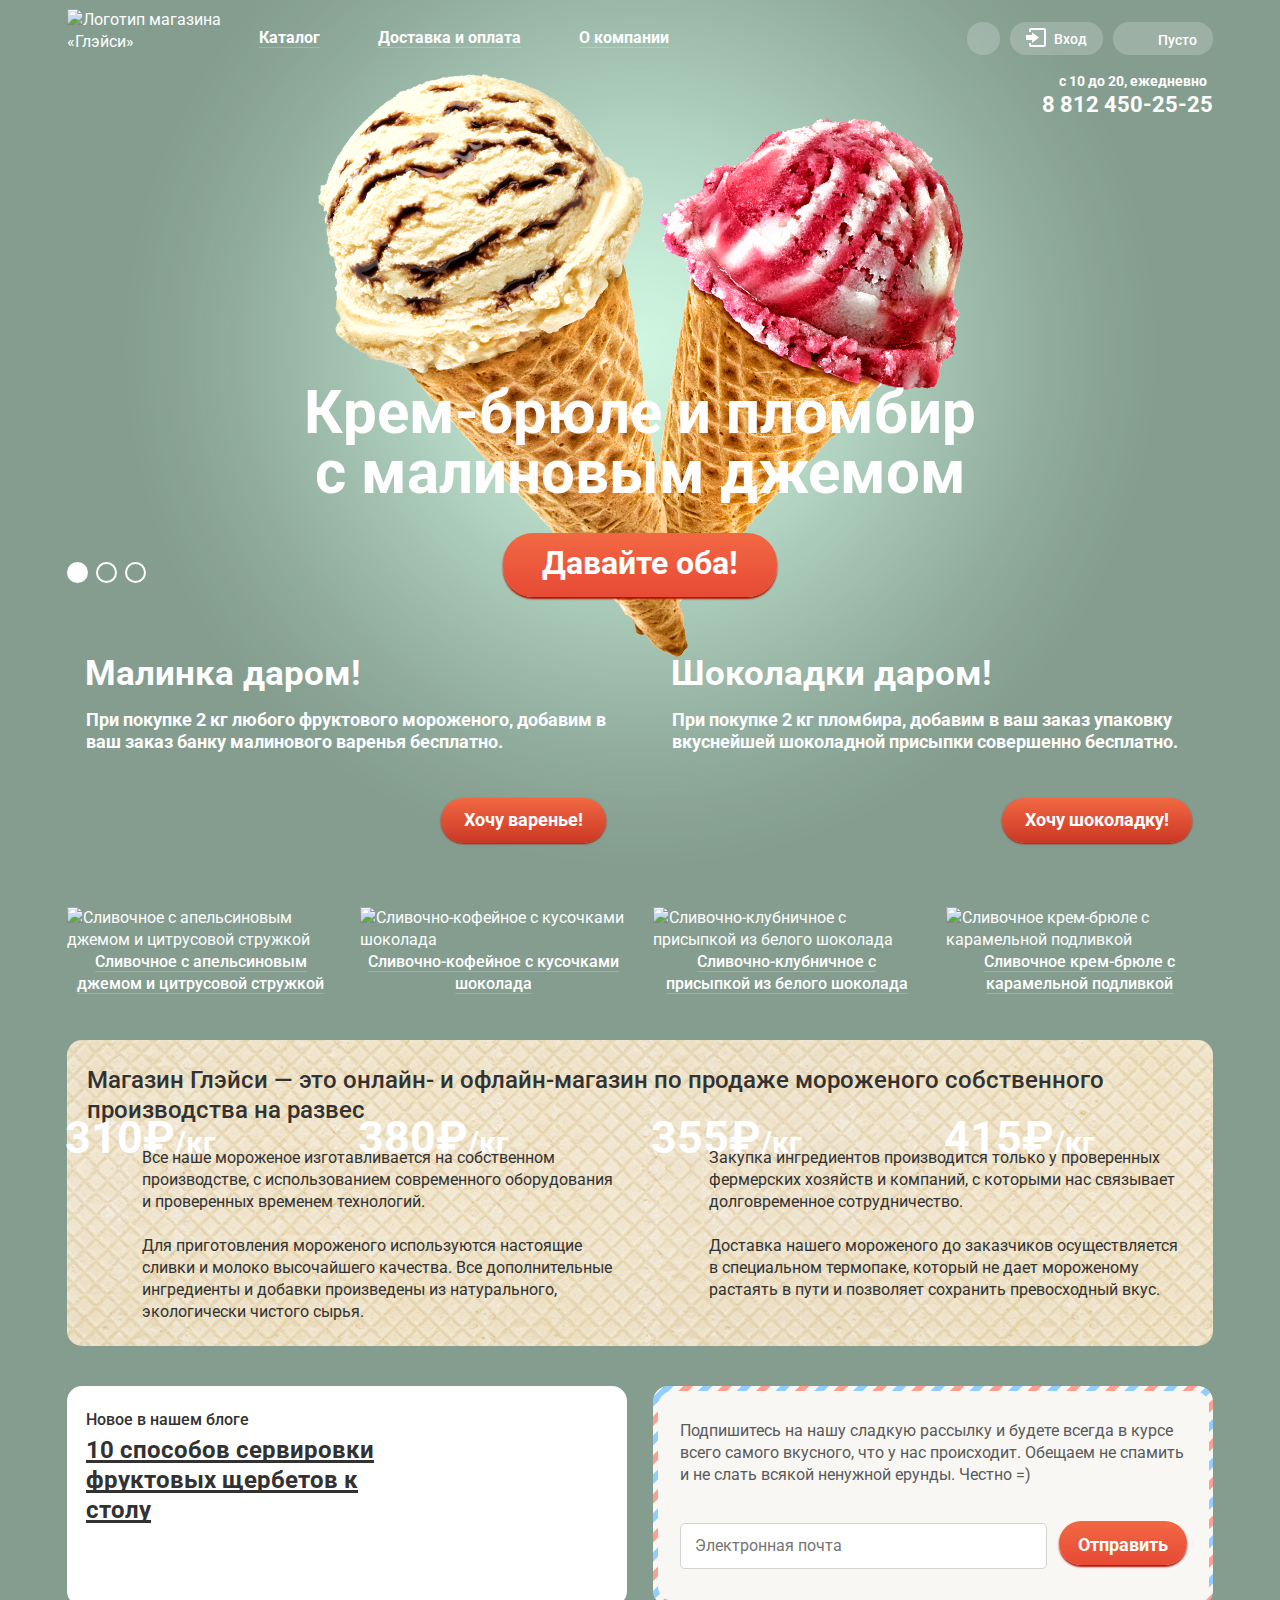
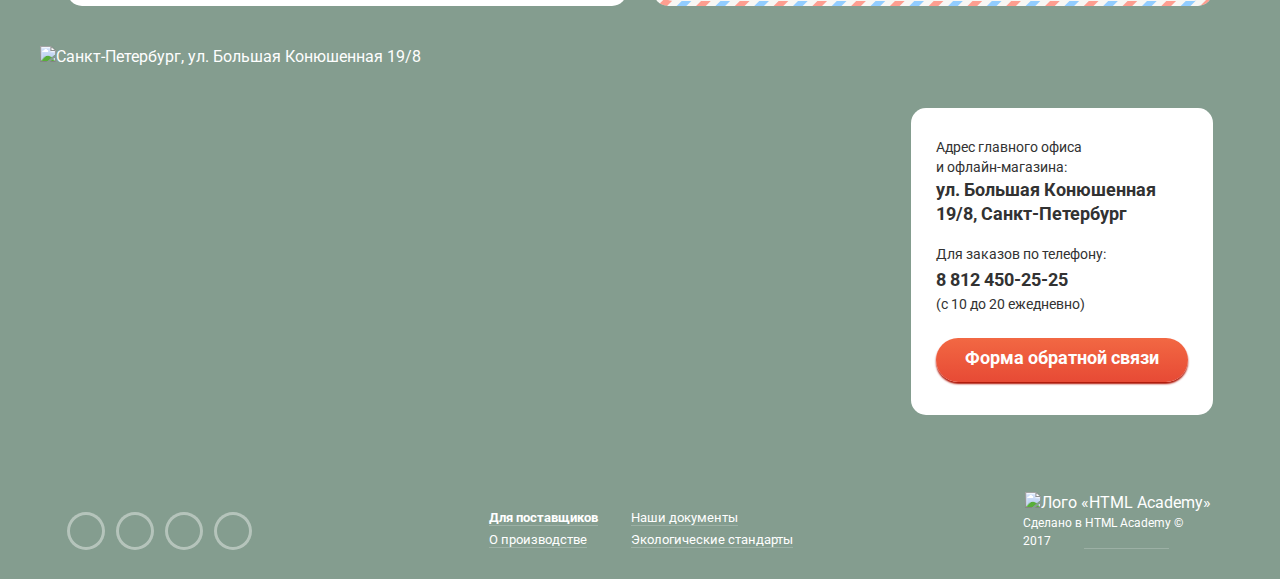
==== index.html @ 470e767e "+" ====
<!DOCTYPE html>
<html lang="ru">
  <head>
    <meta charset="utf-8">
    <title>HTML Academy: Проект «Глэйси»</title>
    <link href="https://fonts.googleapis.com/css?family=Roboto:400,500,700&amp;subset=cyrillic" rel="stylesheet">
    <link rel="stylesheet" href="css/normalize.css">
    <link rel="stylesheet" href="css/style.css">
    <!-- временно, для различения в браузере-->

<link rel="shortcut icon" href="i1.ico" type="image/x-icon">

  </head>
  <body>
    <input class="visually-hidden" type="radio" id="slide-product-1" name="toggle" checked>
    <input class="visually-hidden" type="radio" id="slide-product-2" name="toggle">
    <input class="visually-hidden" type="radio" id="slide-product-3" name="toggle">
    <div class="body-wrapper">
        <div class="slider-bottom">
          <label class="slide-checked" for="slide-product-1">Первый</label>
          <label for="slide-product-2">Второй</label>
          <label for="slide-product-3">Третий</label>
        </div>
        <header class="main-header">
          <nav class="main-navigation">
              <img class="logo" src="img/logo.svg" alt="Логотип магазина «Глэйси»" width="154" height="64">


              <ul class="site-navigation">

                <li class="nav-border nav-border-1"><a href="catalog.html">Каталог</a>
                  <ul class="site-navigation-att display-popup">
                    <li class="nav-new"><a href="#">Новинки</a></li>
                    <li class="nav-att"><a href="catalog-creamy.html">Сливочное</a></li>
                    <li class="nav-att"><a href="#">Щербеты</a></li>
                    <li class="nav-att"><a href="#">Фруктовый лед</a></li>
                    <li class="nav-att"><a href="#">Мелорин</a></li>
                  </ul>
                </li>
                <li class="nav-border"><a href="shipping.html">Доставка и оплата</a></li>
                <li class="nav-border"><a href="about.html">О компании</a></li>

              </ul>

            <div class="user-navigation">
              <a class="button-search button-light" href="#">
                <span class="visually-hidden">Поиск</span>
              </a>
              <a class="login-link button-light" href="#">Вход</a>
              <section class="basket-nav button-light">
                <h2 class="visually-hidden">Корзина</h2>
                <a class="basket" href="#">Пусто</a>
              </section>
            </div>
          </nav>

          <div class="main-contact">
            <p>с 10 до 20, ежедневно</p>
            <a href="tel:88124502525">8 812 450-25-25</a>
          </div>
        </header>
        <div class="wrapper">
          <main>
          <section class="slider">

              <h1 class="visually-hidden">Магазин мороженного «Глэйси»</h1>

              <div class="main-slider">
                <div class="main-slide-1">
                  <img src="img/slider-cream-1.png" alt="Крем-брюле и пломбир с малиновым джемом" width="1045" height="881">
                  <p>Крем-брюле и пломбир<br>
                    с малиновым джемом</p>
                  <a href="#" class="button button-max">Давайте оба!</a>
                </div>
              <!--
                <div class="main-slide-1">
                  <img src="img/slider-cream-2.png" alt="Шоколадный пломбир и лимонный сорбет" width="1065" height="859">
                  <p>Шоколадный пломбир<br> и лимонный сорбет </p>
                  <a href="#" class="button button-max">Давайте оба!</a>
                </div>

                <div class="main-slide-1">
                  <img src="img/slider-cream-3.png" alt="Пломбир с помадкой и клубничный щербет" width="1079" height="854">
                  <p>Пломбир с помадкой<br> и клубничный щербет</p>
                  <a href="#" class="button button-max">Давайте оба!</a>
                </div>
              -->
              </div>
            </section> <!-- /.slider-->


              <section class="wraper-2">
                <h2 class="visually-hidden">Акции</h2>

                <section class="promo promo-1">
                  <h3>Малинка даром!</h3>
                  <p>При покупке 2 кг любого фруктового мороженого, добавим в ваш заказ банку малинового варенья бесплатно.</p>
                  <a href="#" class="button button-min">Хочу варенье!</a>
                </section>

                <section class="promo promo-2">
                  <h3>Шоколадки даром!</h3>
                  <p>При покупке 2 кг пломбира, добавим в ваш заказ упаковку вкуснейшей шоколадной присыпки совершенно бесплатно.</p>
                  <a href="#" class="button button-min">Хочу шоколадку!</a>
                </section>
              </section>

            <section class="main-catalog wraper-4">
              <h2 class="visually-hidden">Каталог</h2>
              <div class="ice-cream-hit">
                <div class="catalog-card">
                  <img class="ice" src="img/cream-11.png" alt="Сливочное с апельсиновым джемом и цитрусовой стружкой" width="267" height="267">
                  <p class="price"><span>310₽</span>/кг</p>
                  <a class="ice-about-link" href="#">
                    <h3 class="ice-about">Сливочное с апельсиновым джемом и цитрусовой стружкой</h3>
                  </a>
                  <a href="#" class="button button-popup ice-popup">Быстрый просмотр</a>
                </div>
              </div>

              <div class="ice-cream-hit">
                <div class="catalog-card">
                  <img class="ice" src="img/cream-12.png" alt="Сливочно-кофейное с кусочками шоколада" width="267" height="267">
                  <p class="price"><span>380₽</span>/кг</p>
                  <a class="ice-about-link" href="#">
                    <h3 class="ice-about">Сливочно-кофейное с кусочками шоколада</h3>
                  </a>
                  <a href="#" class="button button-popup ice-popup">Быстрый просмотр</a>
                </div>
              </div>

              <div class="ice-cream-hit">
                <div class="catalog-card ice-popup">
                  <img class="ice" src="img/cream-13.png" alt="Сливочно-клубничное с присыпкой из белого шоколада" width="267" height="267">
                  <p class="price"><span>355₽</span>/кг</p>
                  <a class="ice-about-link" href="#">
                    <h3 class="ice-about">Сливочно-клубничное с присыпкой из белого шоколада</h3>
                  </a>
                  <a href="#" class="button button-popup ice-popup">Быстрый просмотр</a>
                </div>
              </div>

              <div class="ice-cream-hit">
                <div class="catalog-card">
                  <img class="ice" src="img/cream-14.png" alt="Сливочное крем-брюле с карамельной подливкой" width="267" height="267">
                  <p class="price"><span>415₽</span>/кг</p>
                  <a class="ice-about-link" href="#">
                    <h3 class="ice-about">Сливочное крем-брюле с карамельной подливкой</h3>
                  </a>
                  <a href="#" class="button button-popup ice-popup">Быстрый просмотр</a>
                </div>
              </div>
            </section>

            <section class="about">
              <h2>Магазин Глэйси — это онлайн- и офлайн-магазин по продаже мороженого собственного производства на развес</h2>
              <div class="about-wrapper">
                <p>Все наше мороженое изготавливается на собственном производстве, с использованием современного оборудования и проверенных временем технологий.</p>

                <p>Закупка ингредиентов  производится только у проверенных фермерских хозяйств и компаний, с которыми нас связывает долговременное сотрудничество.</p>

                <p>Для приготовления мороженого используются настоящие сливки и молоко высочайшего качества. Все дополнительные ингредиенты и добавки произведены из натурального, экологически чистого сырья. </p>

                <p>Доставка нашего мороженого до заказчиков осуществляется в специальном термопаке, который не дает мороженому растаять в пути и позволяет сохранить превосходный вкус.</p>
              </div>
            </section>

            <div class="wraper-2">
              <section class="blog-new">
                <h2>Новое в нашем блоге</h2>
                <a href="#">
                  <h3>10 способов сервировки фруктовых щербетов к столу</h3>
                </a>
              </section>

              <section class="letters">
                <div class="letters-fon">
                  <h2 class="visually-hidden">Подпишись на рассылку!</h2>
                  <p class="letters-text">Подпишитесь на нашу сладкую рассылку и будете всегда в курсе всего самого вкусного, что у нас происходит. Обещаем не спамить и не слать всякой ненужной ерунды. Честно =)</p>
                  <form action="https://echo.htmlacademy.ru" method="post">
                    <p class="letters-input">
                      <label class="visually-hidden" for="letters-email">Электронная почта</label>
                      <input type="email" name="letters-email" id="letters-email" placeholder="Электронная почта">
                    </p>
                    <button class="button" type="submit" value="">Отправить</button>
                  </form>
                </div>
                <!-- /.letters-fon -->
              </section>
          </div>

            <section class="map">
              <h2 class="visually-hidden">Контакты магазина</h2>
              <img class="map-img"  src="img/map.jpg" alt="Санкт-Петербург, ул. Большая Конюшенная 19/8" width="1200" height="430">
              <div class="contact">
                <span>Адрес главного офиса и офлайн-магазина:</span><address>ул. Большая Конюшенная 19/8, Санкт-Петербург</address>
                <p>Для заказов по телефону:
                <a href="tel:88124502525">8 812 450-25-25</a>
                (с 10 до 20 ежедневно)</p>
                <a class="button" href="#">Форма обратной связи</a> <!--Тут же ж должна быть связь через id с section class="reply" ?-->
              </div>
            </section>
          </main>

          <footer class="footer-wrapper">

            <section class="social">
            <h2 class="visually-hidden">Соцсети</h2>
              <ul class="social-wrapper">
                <li><a href="#"><span class="visually-hidden">Twitter</span></a></li>
                <li><a href="#"><span class="visually-hidden">Instagram</span></a></li>
                <li><a href="#"><span class="visually-hidden">Facebook</span></a></li>
                <li><a href="#"><span class="visually-hidden">Вконтакте</span></a></li>
              </ul>
            </section>

            <section class="about-us">
            <h2 class="visually-hidden">Партнерам</h2>
            <ul class="about-us-wrapper">
              <li class="about-us-provider"><a href="#">Для поставщиков</a></li>
              <li><a href="#">Наши документы</a></li>
              <li><a href="#">О производстве</a></li>
              <li><a href="#">Экологические стандарты</a></li>
            </ul>
            </section>

            <div class="copyright copyright-wrapper">
              <a href="https://htmlacademy.ru/intensive/html">
                <img src="img/footer-logo-htmlacademy.svg" alt="Лого «HTML Academy»" width="108" height="39">
                <p>Сделано в <span>HTML Academy</span> © 2017</p>
              </a>
            </div>
          </footer>
        </div>  <!-- .wrapper-->

        <!--ПОИСК-->
          <div  class=" display-popup">
            <section class="search display-popup">
              <h2 class="visually-hidden">Форма поиск</h2>
                <form action="https://echo.htmlacademy.ru" method="get">
                <input type="search" name="search" placeholder="Что ищем" class="search">
                <button type="submit" name="submit-search" value="" class="visually-hidden">Найти</button>
                </form>
            </section>
          </div>

        <!--ВХОД-->
          <div  class=" display-popup">
            <section class="login display-popup">
              <h2 class="visually-hidden">Вход</h2>
              <form action="https://echo.htmlacademy.ru" method="post">
                <p class="login-input-email">
                  <label class="visually-hidden" for="login-email">Электронная почта</label>
                  <input type="email" name="login-email" id="login-email" placeholder="Электронная почта" >
                </p>
                <p class="login-input-password">
                  <label class="visually-hidden" for="password">Пароль</label>
                  <input type="password" name="password" id="password" placeholder="Пароль">
                </p>
                <div class="login-wrapper">
                  <button class="button" type="submit" name="login-submit" value="">Войти</button>
                  <p><a href="#">Забыли пароль?</a>
                  <a href="#">Новая регистрация</a></p>
                </div>
              </form>
            </section>
          </div>

        <!--СВЯЗЬ-->
          <div class="display-popup">
            <section class="reply">
              <h2 class="reply">Мы обязательно вам ответим</h2>
              <form class="reply" action="https://echo.htmlacademy.ru" method="post">
                <div class="reply-name">
                  <label class="visually-hidden" for="reply-name">Имя</label>
                  <input type="text" name="reply-name" id="reply-name" placeholder="Как вас зовут?">
                </div>
                <div class="reply-mail">
                  <label class="visually-hidden" for="reply-email">Электронная почта</label>
                  <input type="email" name="reply-email" id="reply-email" placeholder="Ваша почта для ответа?">
                </div>
                <div class="reply-text">
                  <label class="visually-hidden" for="reply-text">Сообщение</label>
                  <textarea name="reply-text" id="reply-text" cols="10" rows="3" placeholder="Напишите что-нибудь..."></textarea>
                </div>
                <button class="button button-send" type="submit" value="">Отправить</button>
              </form>
              <button class="button-close" id="button-close" type="button" value="Закрыть">Закрыть</button>
            </section>
          </div>
    </div>    <!-- /.body-wrapper -->
  </body>
</html>
---- css/style.css ----
body {
  margin: 0;
  padding: 0;

  font-family: 'Roboto', 'Arial', sans-serif;
  font-size: 16px;
  line-height: 22px;
  font-weight: normal;
  color: #fefefe;

  background-color: #849d8f;
}

/* ТАК МОЖНО и нужно ли?
button:focus,
a.button:focus,
a:focus,
input:focus {
outline: 3px solid hsla(7, 72%, 34%, 0.4);
}
*/

.body-wrapper {
  position: relative;
  box-sizing: border-box;
  width: 1200px;
  padding: 0 27px;
  margin: 0 auto;

}

.visually-hidden {
  position: absolute;
    width: 1px;
    height: 1px;
    margin: -1px;
    border: 0;
    padding: 0;
    clip: rect(0 0 0 0);
    overflow: hidden;
}



.display-popup {
  display: none;
}


a {
  color: #ffffff;
  text-decoration: none;
}

a:hover,
a:focus,
a:active {
  color: #ffbc9e;
}

.social li,
.about-us li,
.breadcrumbs li,
.catalog-paginator-list li,
.main-slider li,
.site-navigation,
.site-navigation-att,
.user-navigation {
  list-style: none;
  margin: 0;
  padding: 0;
}

.button {
  display: inline-block;
  vertical-align: top;
  padding: 14px 20px;
  font-size: 18px;
  font-weight: bold;
  line-height: 24px;
  text-align: center;
  vertical-align: middle;
  color: #fefefe;
  background: linear-gradient(to top, #e74a35, #f26843);
  box-shadow: 0px 2px 2px 0 #ac1000;
  border: none;
  border-radius: 30px;
  cursor: pointer;
}

.button:hover,
.button:focus {
  color: #fefefe;
  background-image: linear-gradient(to top, #e74a35, #f26843),
      linear-gradient(to bottom, rgba(255, 255, 255, 0.2), rgba(255, 255, 255, 0.2));
  box-shadow: 0px 2px 2px 0 #ac1000;
}

.button:active,
a.button:active {  box-shadow: inset 0px 2px 2px 0 #942718;
  background-image: linear-gradient(to bottom, #e74a35, #f26843),
  linear-gradient(to bottom, rgba(0, 0, 0, 0.07), rgba(0, 0, 0, 0.07));
}


.button-min {
  background: linear-gradient(to top, #ca3824, #f26843);
  box-shadow: 0px 1px 2px 0 #ac1000;
}


.button-min:hover,
.button-min:focus {
  color: #fefefe;
  background: linear-gradient(to top, #e74a35, #f26843);
  box-shadow: 0px 1px 2px 0 #ac1000;
}

.button:active,
a.button-min:active {
  color: #fceeec;
}

.button-min {
  text-shadow: 0px 2px 5px var(--rusty-red-76);
}


.button-max:hover,
.button-max:focus {
}

.button:active,
a.button-max:active {
  box-shadow: inset 0px 2px 2px 0 #942718;
  background-image: linear-gradient(to bottom, #e74a35, #f26843),
  linear-gradient(to bottom, rgba(0, 0, 0, 0.07), rgba(0, 0, 0, 0.07));
}


.button-light {
  background-color: hsla(0, 0%, 100%, 0.2);
  border-radius: 16px;
  border: 0;
  cursor: pointer;
}

.button-light:hover,
.button-light:focus  {
  color: #323232;
  background-color: #ffffff;
}
.button-light:active {
  color: #323232;
  border: none;
  background-color: #eaeaea;
  box-shadow: inset 0px 2px 1px 0px #696969;
}


/* БЛОК header */
.main-header {
  display: flex;
  flex-direction: column;
  width: 1146px;
  margin: 0 auto;
  margin-bottom: 3px;
}

/* БЛОК NAV */
.main-navigation {
  display: flex;
}

/* БЛОК ЛОГО */
.logo {
display: block;
justify-self: flex-start;
width: 154px;
margin-top: 9px;
margin-right: 24px;
}


/*МЕНЮ основное*/
.site-navigation {
  position: relative;
  display: flex;
  align-items: flex-start;
  flex-grow: 1;
  width: 349px;
  margin-top: 22px;
  line-height: 18px;
  font-weight: bold;
}

.nav-border {
  display: block;
  box-sizing: border-box;
  padding: 7px 14px;
  margin-right: 30px;
}

.nav-border:hover,
.nav-border:focus {
  background-color: #f7f6f3;
  border-radius: 20px;
}

.nav-border a {
  border-bottom: 1px solid hsla(0, 0%, 100%, 0.2);
}

/*АКТИВНОСТЬ*/
.nav-border:hover a,
.nav-border:focus a {
  color: #323232;
  border-bottom-color: transparent;
}

.nav-border:active {
  box-shadow: inset 0px 2px 1px 0 #696969;
}

.nav-border-1:hover .site-navigation-att {
  display: block;
  z-index: 2;
}

.nav-border>a {
  background-color: inherit;
  border-radius: inherit;
  color: inherit;
}

.site-navigation-active {
  display: block;
  box-sizing: border-box;
  padding: 7px 14px;
  margin-right: 30px;
  background-color: #d07058;
  border-radius: 20px;
}

.site-navigation-active a {
  border-bottom: 0px solid transparent;
}

/*МЕНЮ выпадающее*/
.site-navigation-att {
  position: absolute;
  top: 33px;
  left: -6px;
  padding-top: 5px;
  padding-bottom: 2px;
  border-radius: 5px;
  background-color: #f8f7f4;
  box-shadow: 0px 20px 20px 0 rgba(0, 0, 0, 0.4);
}

.nav-new {
  position: relative;
  display: block;
  font-weight: bold;
  padding: 6px 20px;
  margin-bottom: 11px;
}

.nav-new::after {
  position: absolute;
  content: "";
  flex-grow: 1;
  flex-shrink: 0;
  width: 90%;
  height: 1px;
  top: 34px;
  left: 1px;
  margin: 0 7px;
  opacity: 0.2;
  background: #000000;
}

.nav-att {
  display: block;
  margin-bottom: 6px;
  padding: 6px 20px;
  font-size: 14px;
  line-height: 16px;
  font-weight: normal;
  color: #323232;
}


/*АКТИВНОСТЬ*/
.nav-att-active {
  display: block;
  margin-bottom: 6px;
  padding: 6px 20px;
  font-weight: normal;
  background-color: #d07058;
  color: #ffffff;
}

.nav-att-active a  {
  color: #ffffff;
}



.nav-att:hover,
.nav-att:focus,
.nav-new:hover,
.nav-new:focus,
.nav-att-active:hover,
.nav-att-active:focus {
  background-color: #fbded7;
  border-bottom-color: transparent;
}

.nav-att:active,
.nav-new:active,
.nav-att-active:active {
  background-color: #f6b5a5;
  border-bottom-color: transparent;
}



/* БЛОК ПОЛЬЗОВАТЕЛЬ НАВИГАЦИИ*/
.user-navigation {
  display: flex;
  justify-self: end;

  margin-top: 22px;

  font-size: 14px;
  line-height: 16px;
  font-weight: 500;
}

.button-search {
  position: relative;
  display: inline-block;
  vertical-align: top;
  width: 33px;
  height: 33px;
  margin-right: 10px;
}

.button-search::before {
  content: "";
  position: absolute;
  width: 17px;
  height: 17px;
  margin-right: 10px;
  top: 8px;
  left: 8px;
  background-image: url(../img/header-seach.svg);
  background-repeat: no-repeat;
}

.login-link {
  display: inline-block;
  vertical-align: top;
  position: relative;
  box-sizing: border-box;
  width: 93px;
  height: 33px;
  margin-right: 10px;
  padding-top: 9px;
  padding-left: 44px;
}

.login-link::before {
  content: "";
  position: absolute;
  width: 21px;
  height: 19px;
  margin-top: 9px;
  top: -3px;
  left: 16px;
  background-image: url(../img/header-entrance.svg);
  background-repeat: no-repeat;
}

.basket-nav {
  position: relative;
  box-sizing: border-box;
  width: 100px;
  height: 33px;
  padding:  10px 16px;
  padding-left: 45px;
}

.basket-nav::before {
  content: "";
  position: absolute;
  width: 21px;
  height: 20px;
  margin-top: 9px;
  top: -3px;
  left: 16px;
  background-image: url(../img/header-basket.svg);
  background-repeat: no-repeat;
}

.basket-nav-buy {
  position: relative;
  box-sizing: border-box;
  height: 33px;
  padding:  10px 16px;
  padding-left: 45px;
}

.basket-nav-buy::before {
  content: "";
  position: absolute;
  width: 21px;
  height: 20px;
  top: 6px;
  left: 16px;
  background-image: url(../img/header-basket-red.svg);
  background-repeat: no-repeat;
}

.wraper-nav-2 {
display: flex;
justify-content: space-between;
align-items: flex-end;
}

/* КОНТАКТЫ  */

.main-contact {
  align-self: flex-end;
  font-size: 14px;
  line-height: 16px;
  font-weight: bold;
  margin: 0;
}
.main-contact p{
  padding-left: 17px;
  margin: 0;
  margin-bottom: 4px;
}
.main-contact a {
  font-size: 22px;
  line-height: 24px;
  margin: 0;
}

/* БЛОК Хлебных крошек */
.breadcrumbs {
  display: flex;
  padding: 0;
  margin: 0;
}
.breadcrumbs li {
  position: relative;
  padding-right: 22px;
  font-size: 14px;
  line-height: 16px;
}

.breadcrumbs li::after {
  position: absolute;
  content: "»";
  right: 8px;
  padding: 0;
}

.breadcrumbs a {
  border-bottom: 1px solid;
  border-color: hsla(100, 100%, 100%, 0.2);
}

.breadcrumbs a:hover,
.breadcrumbs a:focus,
.breadcrumbs a:active
  color:
  border-bottom: 1px solid;
  border-color: hsla(19, 100%, 81%, 0.2);
}

h1.header-main {
  padding: 0;
  margin: 0;
  font-size: 35px;
  line-height: 41px;
  font-weight: bold;
}

/* БЛОК slider */
.main-slider {
  position: relative;
}

.main-slide-1 {
  display: flex;
  flex-direction: column;
  justify-content: flex-end;
  align-items: center;
  flex-wrap: wrap;
  width: 1146px;
  min-height: 518px;
}

.main-slider img {
position: absolute;
top: -129px;
z-index: -1;
}

.main-slider p {
  display: inline-block;
  vertical-align: top;
  text-align: center;
  margin-bottom: 30px;
  font-size: 60px;
  line-height: 60px;
  font-weight: bold;
}

.main-slider .button {
  align-self: center;
  padding: 12px 39px;
  padding-top: 8px;
  margin-bottom: 41px;
}

.main-slider a {
  font-size: 32px;
  line-height: 44px;
  font-weight: bold;
}

.main-slider .button:hover,
.main-slider .button:focus {
  color: #ffffff;
}

.main-slider .button:active {
color: #fceeec;
}

.main-slider .button:hover,
.main-slider .button:focus {
  color: #ffffff;
}

.main-slider .button:active {
}


.slider-bottom {
  position: absolute;
  top: 562px;
  left: 27px;
  z-index: 20;

  font-size: 0;
}

.slider-bottom  label {
  display: inline-block;
  width: 17px;
  height: 17px;
  margin-right: 8px;
  vertical-align: top;
  background-color: transparent;
  border: 2px solid #ffffff;
  border-radius: 50%;
  cursor: pointer;
}

label.slide-checked {
  display: inline-block;
  vertical-align: top;
  vertical-align: top;
  width: 17px;
  height: 17px;
  margin-right: 8px;
  vertical-align: top;
  background-color: #ffffff;
  border: 2px solid #ffffff;
  border-radius: 50%;
  cursor: pointer;
}

/* БЛОК СОРТИРОВКА */
.sort {
margin-top: 12px;
 margin-bottom: 40px;
}

.all-sort-wrapper {
  display: flex;
  flex-direction: row;
  flex-wrap: wrap;
  width: 1146px;
  box-sizing: border-box;}

.sort-wrapper {
  display: flex;
  flex-direction: row;
  flex-wrap: wrap;
  box-sizing: border-box;
  margin-right: 14px;
  padding: 9px 0px;
  border-radius: 30px;
  background-color: rgba(255, 255, 255, 0.2);

}

.sort-wrapper form {
width: 100%;
}

.sort-select {
  width: 194px;
  margin-right: 14px;
  padding: 9px 0px;
  border-radius: 30px;
  background-color: rgba(255, 255, 255, 0.2);

}

.catalog-sort div {
width: 194px;
}
.catalog-sort-prise div {
width: 220px;
}
.catalog-sort-fat div {
width: 415px;
padding-top: 11px;
padding-bottom: 9px;
padding-right: 13px;
}
.catalog-sort-fil div {
width: 703px;
padding-top: 10px;
padding-bottom: 9px;
padding-right: 20px;
}

.catalog-sort-wrapper p {
font-size: 14px;
font-weight: 500px;
line-height: 16px;
margin: 13px 16px;
margin-bottom: 7px;
}

.sort-wrapper p {
  font-size: 16px;
  font-weight: 500px;
  line-height: 18px;
  margin: 0;
  }


/* ЖИРНОСТЬ */
.sort-fat,
.sort-fat-checked {
  position: relative;
padding-left: 49px;
}

.sort-fat::before {
  position: absolute;
  content: "";
  width: 22px;
  height: 22px;
  top: -2px;
  left: 15px;
  background-image: url(../img/fotm-radio-off.svg);
  background-repeat: no-repeat;
  background-size: contain;
}

.sort-fat-checked::after {
  position: absolute;
  content: "";
  width: 22px;
  height: 22px;
  top: -2px;
  left: 15px;
  background-image: url(../img/fotm-radio-on.svg);
  background-repeat: no-repeat;
  background-size: contain;
}


/* НАПОЛНИТЕЛИ */
.sort-fil,
.sort-fil-checked {
  position: relative;
padding-left: 52px;
}

.sort-fil::before {
  position: absolute;
  content: "";
  width: 18px;
  height: 18px;
  top: -1px;
  left: 18px;
  border: 2px solid #ffffff;
border-radius: 5px;
}

.sort-fil-checked::after {
  position: absolute;
  content: "";
  width: 26px;
  height: 22px;
  top: -1px;
  left: 18px;
  background-image: url(/img/fotm-checkbox-on.svg);
  background-repeat: no-repeat;
  background-size: contain;
}

.button-sort {
  padding: 12px 30px;
  padding-bottom: 9px;
  align-self: flex-end;
  font-size: 14px;
  font-weight: 500px;
  line-height: 16px;
  color: #ffffff;
  border: 2px solid #ffffff;
  border-radius: 20px;
}


/* обертка для ПРОМО и БЛОГ-РАССЫЛКИ */
.wraper-2 {
  display: flex;
  width: 1146px;
  align-items: flex-start;
}

.promo-1, .promo-2,
.blog-new, .letters {
  display: flex;
  flex-wrap: wrap;
  flex-direction: column;
  align-items: stretch;
  box-sizing: border-box;
  width: 560px;
  margin-bottom: 40px;
  padding-bottom: 24px;
  padding-right: 21px;
  border-radius: 15px;
  background-repeat: no-repeat;
  background-size: cover;
}

.promo {
  min-height: 229px;
}


.promo-1 {
  margin-right: 26px;
  background-image: url(../img/promo-raspberry-m.jpg);
}

.promo-2 {
  background-image: url(../img/promo-chocolate-m.jpg);

}

/* БЛОК promo */
.promo h3 {
  margin: 0 18px;
  margin-top: 15px;
  font-size: 35px;
  line-height: 41px;
  font-weight: bold;
}

.promo p {
  margin: 0;
  margin-top: 15px;
  margin-left: 19px;
  font-size: 18px;
  font-weight: bold;
}

.promo .button {
  align-self: flex-end;
  margin-top: auto;
  margin-left: auto;
  margin-right: 0px;
  padding: 10px 23px;
padding-bottom: 11px;
border-radius: 26px;

}

.promo  a {

}

/* обертка для КАТАЛОГА */
.wraper-4 {
  display: flex;
  position: relative;
  flex-wrap: wrap;
  justify-content: space-between;
  width: 1146px;
}

.catalog-card {
  position: relative;
  width: 267px;
  padding-bottom: 20px;
box-sizing: border-box;
}

.catalog-card-row {
  padding-bottom: 40px;
}


/* БЛОК ice-cream */
.ice-cream-hit {
  position: relative;
}

.catalog-card::before {
  display: none;
  position: absolute;
  content: "";
  width: 293px;
  height: 405px;
  top: -6px;
  left: -13px;
  opacity: 0.2;
  box-shadow: 0px 20px 20px 0 rgba(0, 0, 0, 0.4);
  border-radius: 5px;
  background-color: #f8f7f4;
  z-index: 2;
}

.button-popup {
  display: none;
  position: absolute;
  top: 333px;
  left: 33px;
  z-index: 2;
}

.catalog-card:hover .ice-popup,
.catalog-card:hover::before  {
display: block;
}

/* как сделать фокус */
 .catalog-card:focus .ice-popup,
 .catalog-card:focus::before {

 }

.ice-cream-hit::after {
  position: absolute;
  content: "";
  background-image: url(../img/cat-hit.svg);
  width: 61px;
  height: 61px;
  top: 0;
  left: 0;
}

.price {
  position: absolute;
  top: 178px;
  left: -2px;
  font-size: 30px;
  line-height: 45px;
  font-weight: bold;
}

.price span {
  font-size: 45px;
}

.ice-about-link {
  display: block;
margin: 0 auto;
padding: 0 5px;
text-align: center;
}



h3.ice-about {
  display: inline;
  font-size: 16px;
  line-height: 22px;
  font-weight: 500;
  border-bottom: 1px solid hsla(0, 0%, 100%, 0.2);

}

.catalog-card-row .ice {
padding-bottom: 6px;
}

/* БЛОК about */
.about {
  box-sizing: border-box;
  background-image: url(../img/promo-waffle-pat.jpg);
  width: 1146px;
  min-height: 306px;
  margin-top: 25px;
  padding: 25px 20px;
  padding-bottom: 23px;
  border-radius: 15px;
  color: #323232;
  background-repeat: repeat;
}
.about-wrapper {
  display: flex;
  flex-wrap: wrap;
  width: 1146px;
}

.about h2 {
  font-size: 24px;
  line-height: 30px;
  font-weight: 500;
  margin: 0;
}

/* ПРОВЕРИТЬ РАЗМЕРЫ */
.about p {
  position: relative;
  display: block;
  width: 480px;
  margin-top: 22px;
  margin-bottom: 0px;
  padding-left: 55px;
  padding-right: 32px;
}


.about p:nth-child(1)::before {
  position: absolute;
  content: "";
  width: 49px;
  height: 49px;
  top: -14px;
  left: 0px;
  background-image: url(../img/about-cream.svg);
  background-repeat: no-repeat;
}

.about p:nth-child(2)::before {
  position: absolute;
  content: "";
  width: 49px;
  height: 49px;
  top: -14px;
  left: -2px;
  background-image: url(../img/about-cow.svg);
  background-repeat: no-repeat;
}

.about p:nth-child(3)::before {
  position: absolute;
  content: "";
  width: 49px;
  height: 49px;
  top: -14px;
  left: 0px;
  background-image: url(../img/about-eco.svg);
  background-repeat: no-repeat;
}

.about p:nth-child(4)::before {
  position: absolute;
  content: "";
  width: 49px;
  height: 49px;
  top: -14px;
  left: -2px;
  background-image: url(../img/about-thermometer.svg);
  background-repeat: no-repeat;
}

/* БЛОК blog-new */
.blog-new {
  position: relative;
  display: block;
  box-sizing: border-box;
  min-height: 220px;
  margin-top: 40px;
  margin-right: 26px;
  padding: 23px 19px;
  padding-right: 250px;
  background-color: #ffffff;
  background-image: url(../img/promo-filling-m.jpg);
  background-size: contain;
  background-clip: border-box;
}

.blog-new h2 {
  width: 100%;
  margin: 0;
  font-size: 16px;
  line-height: 22px;
  font-weight: 500;
  color: #323232;
}

.blog-new  h3 {
position: relative;
top: 4px;
  width: 290px;
  margin: 12px 0;
  text-align: left;
  font-size: 24px;
  line-height: 30px;
  font-weight: bold;
  color: #323232;


/* РАЗОБРАТЬСЯ */



  background-size: 1px 1em;
  box-shadow:
    inset 0 -1px #ffffff,
    inset 0 -4px #323232;
  display: inline;
 }

/* БЛОК letters */
section.letters {
  box-sizing: border-box;
  margin-top: 40px;
  padding: 5px 5px;

  background-image: url(../img/promo-mail-bg.svg);
}

.letters-fon {  display: flex;
  flex-wrap: wrap;
  flex-direction: column;
  align-items: stretch;
  box-sizing: border-box;
  min-height: 210px;
  padding: 29px 22px;
  padding-bottom: 32px;
border-radius: 15px;
background-color: #f8f7f4;

}

.letters form {
  display: flex;
  justify-content: space-between;
  align-items: baseline;
  width: 507px;
  margin: 0;
  color: #5a5a5a;
}

.letters p {
  display: inline-block;
  flex-grow: 1;
  margin: 0;
  color: #5a5a5a;
}

.letters-text {
  flex-grow: 0;
  margin: 0;
  margin-bottom: 37px;
}

.letters input {
  display: inline-block;
  box-sizing: border-box;
  width: 100%;
  padding: 13px 14px;
  border: 1px solid #d3d3d2;
  border-radius: 5px;
}

.letters button {
  margin-left: 12px;
  align-self: baseline;
  flex-grow: 0;
  margin-top: 0;
padding: 8px 19px;
padding-top: 12px;
}

/* БЛОК map */
.map {
  position: relative;
  width: 1200px;
  height: 430px;
  left: -27px;
}

.map::before {
  position: absolute;
  content: "";
  width: 80px;
  height: 140px;
  background-image: url(../img/map-pin.svg);
  top: 138px;
left: 266px;
}

.map-img {
  width: 1200px;
  height: 430px;
}

.contact {
  position: absolute;
  box-sizing: border-box;
  width: 302px;
  padding: 29px 25px;
  top: 62px;
  right: 27px;
  font-size: 14px;
  line-height: 20px;
  background-color: #ffffff;
  color: #323232;
  border-radius:  15px;
}

.contact span {
  display: inline-block;
  margin-right: 100px;
}


.contact address {
  display: block;
  margin-top: 1px;
  margin-bottom: 18px;
  font-size: 18px;
  line-height: 24px;
  font-style: normal;
  font-weight: bold;
}

.contact p {
margin: 0;
}

.contact a {
  display: block;
  margin-top: 6px;
  margin-bottom: 4px;
  font-size: 18px;
  font-weight: bold;
  color: #323232;
}

.contact .button {
  margin-top: 24px;
  line-height: 24px;
  color: #fefefe;
padding: 9px 15px;
padding-top: 8px;
padding-bottom: 12px;
}


/* БЛОК листалки*/
.catalog-paginator {
  width: 1146px;
  margin-top: 40px;
  margin-bottom: 30px;
}

.catalog-paginator-list {
  display: flex;
  justify-content: flex-end;
}

.catalog-paginator a {
  display: block;
}
.catalog-paginator-current {
  width: 26px;
  height: 26px;
  margin-right: 8px;
  padding-top: 4px;
  text-align: center;
  border-radius: 15px;
}

.catalog-paginator-current:hover,
.catalog-paginator-current:focus {
  width: 26px;
  height: 26px;
  text-align: center;
  background-color: hsla(0, 0%, 100%, 0.2);
  color: #333333;

}

.catalog-paginator-current:active {
  width: 26px;
  height: 26px;
  text-align: center;
  background-color: #ffffff;
  color: #333333;

}

.catalog-paginator-c-active {
  width: 26px;
  height: 26px;
  text-align: center;
  background-color: #ffffff;
  color: #333333;
}

.catalog-paginator-prev,
.catalog-paginator-next {
  position: relative;
}

.catalog-paginator-prev::before {
  position: absolute;
  content: "";
  width: 26px;
  height: 26px;
  top: -5px;
  left: -42px;
  background-image: url(../img/icon-right-small.svg);
  background-repeat: no-repeat;
  transform: rotate(180deg)

}

.catalog-paginator-next::after {
  position: absolute;
  content: "";
  width: 26px;
  height: 26px;
  top: 8px;
  right: -24px;
  background-image: url(../img/icon-right-small.svg);
  background-repeat: no-repeat;

}

/* ---------- БЛОК footer */
.footer-wrapper {
  position: relative;
  display: flex;
  width: 1146px;
}

.footer-line::before {
  position: absolute;
  content: "";
  width: 1146px;
  top: 1px;
  height: 1px;
  margin: 0 auto;
  opacity: 0.3;
  background: #ffffff;
}

/* БЛОК social */
.social-wrapper {
  display: flex;
  flex-grow: 1;
  width: 382px;
  padding: 0;
  margin: 0;
  margin-top: 36px;
  margin-bottom: 29px;
}

.social-wrapper li:nth-child(1) {
  box-sizing: border-box;
  width: 38px;
  height: 38px;
  margin-right: 11px;
  border: 3px solid hsla(0, 0%, 100%, 0.5);
  border-radius: 19px;
  background-image: url(../img/soc-twitter.svg);
  background-repeat: no-repeat;
  opacity: 0.8;
}

.social-wrapper li:nth-child(2) {
  box-sizing: border-box;
  width: 38px;
  height: 38px;
  margin-right: 11px;
  border: 3px solid hsla(0, 0%, 100%, 0.5);
  border-radius: 19px;
  background-image: url(../img/soc-instagram.svg);
  background-repeat: no-repeat;
  opacity: 0.8;
}

.social-wrapper li:nth-child(3) {
  box-sizing: border-box;
  width: 38px;
  height: 38px;
  margin-right: 11px;
  border: 3px solid hsla(0, 0%, 100%, 0.5);
  border-radius: 19px;
  background-image: url(../img/soc-fb.svg);
  background-repeat: no-repeat;
  opacity: 0.8;
}

.social-wrapper li:nth-child(4) {
  box-sizing: border-box;
  width: 38px;
  height: 38px;
  border: 3px solid hsla(0, 0%, 100%, 0.5);
  border-radius: 19px;
  background-image: url(../img/soc-vk.svg);
  background-repeat: no-repeat;
  opacity: 0.8;
}


/* БЛОК about-us */
.about-us {
width: 605px;
}

.about-us-wrapper {
  display: flex;
  flex-grow: 2;
  width: 360px;
  flex-wrap: wrap;
}

.about-us ul {
  margin-top: 30px;
}

.about-us li {
  display: block;
  box-sizing: border-box;
  min-width: 110px; /* костыль*/
  margin-right: 32px;

}
.about-us a {
  font-size: 13px;
  line-height: 18px;
  border-bottom: 1px solid hsla(0, 0%, 100%, 0.2);

}

.about-us-provider {
  position: relative;
  font-weight: bold;
}

.about-us-provider::after {
  position: absolute;
  content: "";
  width: 15px;
  height: 13px;
  top: 6px;
  left: -22px;
  background-image: url(../img/footter-heart.svg);
  background-repeat: no-repeat;
}

/* БЛОК copyright */
.copyright {
  width: 200px;
  margin-top: 16px;
  margin-bottom: 20px;
}

.copyright img {

  margin: 0;
margin-left: 2px;
}

.copyright p {
  position: relative;
  display: inline-block;
  font-size: 12px;
  line-height: 18px;
  margin: 0;
}

.copyright p::before {
  position: absolute;
  content: "";
  width: 85px;
  height: 1px;
  bottom: 1px;
  left: 61px;

  border-bottom: 1px solid hsla(0, 0%, 100%, 0.2);
}

/* ---------- ФОРМЫ */
.search input,
.login input,
.reply input {
  box-sizing: border-box;
  height: 44px;
  padding: 12px 15px;
  border: 1px solid #d3d3d2;
  border-radius: 5px;
}


.login section,
.reply section {
  border-radius: 5px;
  box-shadow: 0px 20px 20px 0 rgba(0, 0, 0, 0.4);
}

/* БЛОК search */
section.search {
  position: absolute;
  display: flex;
  width: 340px;
  padding: 20px 15px;
  top: 59px;
  left: 569px;


  border-radius: 5px;
  box-shadow: 0px 20px 20px 0 rgba(0, 0, 0, 0.4);


  background-color: #f8f7f4;

  font-size: 14px;
  line-height: 24px;
  color: #999999;
}

.search input {
  width: 310px;
  background-color: #ffffff;

}

/* БЛОК login */
section.login {
  position: absolute;
  display: flex;


  top: 59px;
  left: 733px;

  width: 277px;
  min-height: 216px;
  padding: 20px 19px;
  padding-left: 17px;

  background-color: #f8f7f4;
  border-radius: 10px;
  box-shadow: 0px 20px 20px 0 rgba(0, 0, 0, 0.4);

  font-size: 14px;
  line-height: 24px;
  color: #999999;
}

.login-wrapper {
  display: flex;
  padding: 0;
}

.login input {
  width: 241px;
}

.login-input-password {
  margin: 20px 0;
}

.login a {
    font-size: 13px;
    line-height: 24px;
    color: #323232;
    text-decoration-line: underline;
}

.login .button {
  width: 100px;
  height: 44px;
  padding: 12px 23px;
  padding-top: 10px;
  margin-right: 20px;
}

/* БЛОК reply */
section.reply {
  position: fixed;
  display: flex;
  flex-direction: row;
  flex-wrap: wrap;

  top: 337px;
  left: 50%;
  box-sizing: border-box;
  width: 478px;
  margin-left: -220px;
  padding: 24px;

  background-color: #f8f7f4;
  border-radius: 10px;
  box-shadow: 0px 20px 20px 0 rgba(0, 0, 0, 0.4);

  color: #999999;
}

form.reply  {
box-sizing: border-box;
margin: 0;
}

.reply textarea,
.reply input {
  box-sizing: border-box;
  width: 267px;
  padding-top: 12px;
  padding-bottom: 9px;
  line-height: 24px;
  border-radius: 5px;
  border: 1px solid #d3d3d2;
}

.reply-name,
.reply-mail,
.reply-text {
  box-sizing: border-box;
  margin: 0;
  margin-top: 20px;
}

.reply-name {
margin-top: 15px;
}

.reply textarea {
  width: 428px;
  height: 155px;
  padding: 11px 15px;
  border-radius: 5px;
  margin-bottom: 15px;
}

.button-send {
  box-sizing: border-box;
  margin-left: 299px;
}

.button-close {
  position: absolute;
  content: "";
  background-image: url(../img/fotm-cross-big.svg);
  background-repeat: no-repeat;
  width: 18px;
  height: 18px;
  left: 443px;
  font-size: 0px;
  border: 0;
background-color: transparent;
  cursor: pointer;
}

.reply h2 {
  margin: 0;
  font-size: 24px;
  line-height: 28px;
  font-weight: 500;
  color: #323232;
}

.reply p {
  margin: 0;
}

/* БЛОК basket */
.basket{
  line-height: 16px;
}

.basket-nav-buy {
    background-color: #f8f7f4;
}

.basket-nav-buy a {
    font-size: 14px;
    line-height: 16px;
    color: #323232;
}


/* БЛОК корзина basket-buy */


.basket-buy {
  position: absolute;
  width: 540px;
min-height: 242px;
  padding: 0px 0px;
  padding-left: 0;
  top: 59px;
  right: 27px;
  background-color: #f8f7f4;
  border-radius: 5px;
  box-shadow: 0px 20px 20px 0 rgba(0, 0, 0, 0.4);
  color: #999999;
}

.basket-buy form {
  margin: 0;
}

.basket-buy table{
  position: relative;
  margin: 0;
}

.basket-buy tr {
  position: relative;
  display: flex;
  justify-content: space-between;
  width: 510px;
  margin: 0;
  margin-top: 25px;

}
.basket-buy tr:nth-child(1) {
  margin-top: 29px;
}

.basket-buy td,
.basket-buy a {
    font-size: 13px;
    line-height: 16px;
    color: #323232;
}

.basket-buy .button-delete {
  position: absolute;
  width: 11px;
  height: 11px;
  top: 3px;
  left: 16px;
  text-indent: -9999px;
  line-height: 0px;
  border: 0;
  background-color: hsla(100, 100%, 100%, 0);
  background-image: url(../img/fotm-cross-small.svg);

  cursor: pointer;
}


.basket-buy-img {
  position: absolute;
  width: 33px;
  height: 33px;
  top: -8px;
  left: 21px;
  margin: 0 20px;
}

.basket-buy-ice {
  width: 230px;
  margin-left: 88px;
  margin-right: 20px;
  font-size: 13px;
  line-height: 16px;
}

.basket-buy-weight,
.basket-buy-cost {
  flex-grow: 1;
}


.basket-buy-weight,
.basket-buy-cost {
  text-align: right;
}

.basket-buy-price {
  color: #999999;
}

.basket-buy hr {
  position: absolute;
  width: 510px;
  height: 1px;
  bottom: 111px;
  left: 15px;
  margin: 16px auto;

  background-color: #cacac7;
}

caption.basket-price-total {
  position: absolute;
  display: block;
  margin: 0;
  /*top: 148px;*/
  bottom: -58px;
  right: 1px;
    font-size: 15px;
    line-height: 18px;
    font-weight: bold;
    color: #323232;
}


.basket-buy button {
position: absolute;
display: block;
margin: 0;
bottom: 18px;
right: 15px;

  /* для сетки */


}
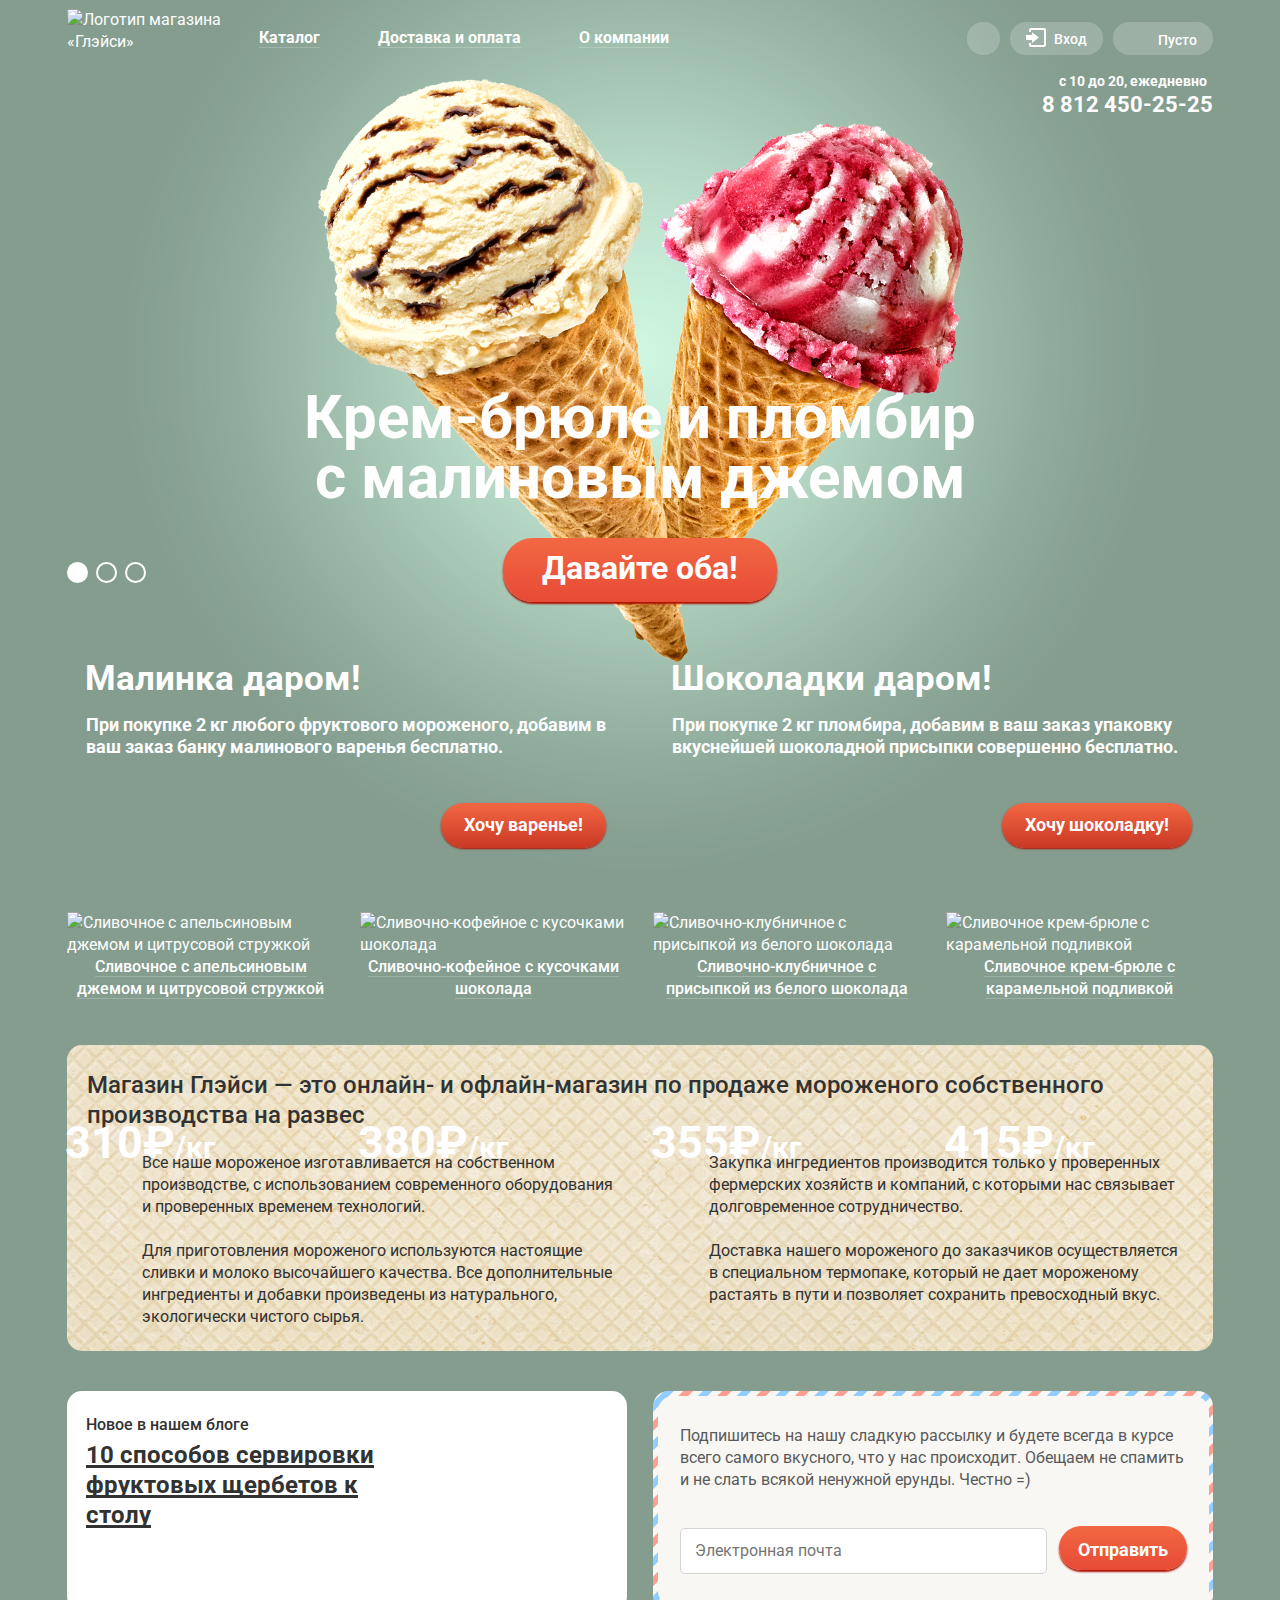
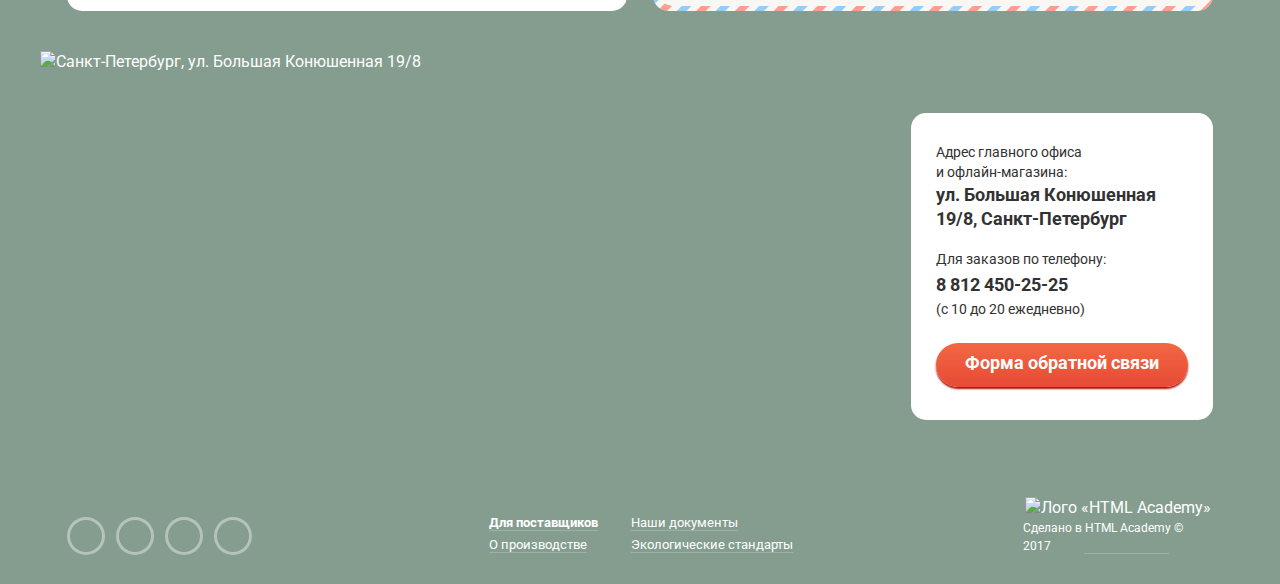
==== commit accc1f5f: "Попытка сделять ховеры для модалок ПОИСКА и ЛОГИНА" ====
--- a/index.html
+++ b/index.html
@@ -234,8 +234,8 @@
         </div>  <!-- .wrapper-->
 
         <!--ПОИСК-->
-          <div  class=" display-popup">
-            <section class="search display-popup">
+          <div  class="search-popup display-popup">
+            <section class="search">
               <h2 class="visually-hidden">Форма поиск</h2>
                 <form action="https://echo.htmlacademy.ru" method="get">
                 <input type="search" name="search" placeholder="Что ищем" class="search">
@@ -245,8 +245,8 @@
           </div>
 
         <!--ВХОД-->
-          <div  class=" display-popup">
-            <section class="login display-popup">
+          <div  class="login-popup display-popup">
+            <section class="login">
               <h2 class="visually-hidden">Вход</h2>
               <form action="https://echo.htmlacademy.ru" method="post">
                 <p class="login-input-email">
--- a/css/style.css
+++ b/css/style.css
@@ -1,14 +1,12 @@
 body {
   margin: 0;
   padding: 0;
-
+  background-color: #849d8f;
+  color: #fefefe;
+  font-weight: normal;
+  font-size: 16px;
   font-family: 'Roboto', 'Arial', sans-serif;
-  font-size: 16px;
   line-height: 22px;
-  font-weight: normal;
-  color: #fefefe;
-
-  background-color: #849d8f;
 }
 
 /* ТАК МОЖНО и нужно ли?
@@ -23,21 +21,20 @@
 .body-wrapper {
   position: relative;
   box-sizing: border-box;
+  margin: 0 auto;
+  padding: 0 27px;
   width: 1200px;
-  padding: 0 27px;
-  margin: 0 auto;
-
 }
 
 .visually-hidden {
   position: absolute;
-    width: 1px;
-    height: 1px;
-    margin: -1px;
-    border: 0;
-    padding: 0;
-    clip: rect(0 0 0 0);
-    overflow: hidden;
+  overflow: hidden;
+  clip: rect(0 0 0 0);
+  margin: -1px;
+  padding: 0;
+  width: 1px;
+  height: 1px;
+  border: 0;
 }
 
 
@@ -66,40 +63,40 @@
 .site-navigation,
 .site-navigation-att,
 .user-navigation {
+  margin: 0;
+  padding: 0;
   list-style: none;
-  margin: 0;
-  padding: 0;
 }
 
 .button {
   display: inline-block;
-  vertical-align: top;
   padding: 14px 20px;
-  font-size: 18px;
-  font-weight: bold;
-  line-height: 24px;
-  text-align: center;
-  vertical-align: middle;
-  color: #fefefe;
+  border: none;
+  border-radius: 30px;
   background: linear-gradient(to top, #e74a35, #f26843);
   box-shadow: 0px 2px 2px 0 #ac1000;
-  border: none;
-  border-radius: 30px;
+  color: #fefefe;
+  vertical-align: top;
+  vertical-align: middle;
+  text-align: center;
+  font-weight: bold;
+  font-size: 18px;
+  line-height: 24px;
   cursor: pointer;
 }
 
 .button:hover,
 .button:focus {
-  color: #fefefe;
   background-image: linear-gradient(to top, #e74a35, #f26843),
       linear-gradient(to bottom, rgba(255, 255, 255, 0.2), rgba(255, 255, 255, 0.2));
   box-shadow: 0px 2px 2px 0 #ac1000;
+  color: #fefefe;
 }
 
 .button:active,
-a.button:active {  box-shadow: inset 0px 2px 2px 0 #942718;
+a.button:active {
   background-image: linear-gradient(to bottom, #e74a35, #f26843),
-  linear-gradient(to bottom, rgba(0, 0, 0, 0.07), rgba(0, 0, 0, 0.07));
+  linear-gradient(to bottom, rgba(0, 0, 0, 0.07), rgba(0, 0, 0, 0.07));  box-shadow: inset 0px 2px 2px 0 #942718;
 }
 
 
@@ -111,9 +108,9 @@
 
 .button-min:hover,
 .button-min:focus {
-  color: #fefefe;
   background: linear-gradient(to top, #e74a35, #f26843);
   box-shadow: 0px 1px 2px 0 #ac1000;
+  color: #fefefe;
 }
 
 .button:active,
@@ -132,29 +129,29 @@
 
 .button:active,
 a.button-max:active {
-  box-shadow: inset 0px 2px 2px 0 #942718;
   background-image: linear-gradient(to bottom, #e74a35, #f26843),
   linear-gradient(to bottom, rgba(0, 0, 0, 0.07), rgba(0, 0, 0, 0.07));
+  box-shadow: inset 0px 2px 2px 0 #942718;
 }
 
 
 .button-light {
+  border: 0;
+  border-radius: 16px;
   background-color: hsla(0, 0%, 100%, 0.2);
-  border-radius: 16px;
-  border: 0;
   cursor: pointer;
 }
 
 .button-light:hover,
 .button-light:focus  {
+  background-color: #ffffff;
   color: #323232;
-  background-color: #ffffff;
 }
 .button-light:active {
-  color: #323232;
   border: none;
   background-color: #eaeaea;
   box-shadow: inset 0px 2px 1px 0px #696969;
+  color: #323232;
 }
 
 
@@ -162,9 +159,9 @@
 .main-header {
   display: flex;
   flex-direction: column;
+  margin: 0 auto;
+  margin-bottom: 8px;
   width: 1146px;
-  margin: 0 auto;
-  margin-bottom: 3px;
 }
 
 /* БЛОК NAV */
@@ -174,11 +171,12 @@
 
 /* БЛОК ЛОГО */
 .logo {
-display: block;
-justify-self: flex-start;
-width: 154px;
-margin-top: 9px;
-margin-right: 24px;
+  display: block;
+  margin-top: 9px;
+  margin-right: 24px;
+  width: 154px;
+
+  justify-self: flex-start;
 }
 
 
@@ -186,25 +184,26 @@
 .site-navigation {
   position: relative;
   display: flex;
+  margin-top: 22px;
+  width: 349px;
+  font-weight: bold;
+  line-height: 18px;
+
   align-items: flex-start;
   flex-grow: 1;
-  width: 349px;
-  margin-top: 22px;
-  line-height: 18px;
-  font-weight: bold;
 }
 
 .nav-border {
   display: block;
   box-sizing: border-box;
+  margin-right: 30px;
   padding: 7px 14px;
-  margin-right: 30px;
 }
 
 .nav-border:hover,
 .nav-border:focus {
+  border-radius: 20px;
   background-color: #f7f6f3;
-  border-radius: 20px;
 }
 
 .nav-border a {
@@ -214,8 +213,8 @@
 /*АКТИВНОСТЬ*/
 .nav-border:hover a,
 .nav-border:focus a {
+  border-bottom-color: transparent;
   color: #323232;
-  border-bottom-color: transparent;
 }
 
 .nav-border:active {
@@ -223,23 +222,23 @@
 }
 
 .nav-border-1:hover .site-navigation-att {
+  z-index: 2;
   display: block;
-  z-index: 2;
 }
 
 .nav-border>a {
+  border-radius: inherit;
   background-color: inherit;
-  border-radius: inherit;
   color: inherit;
 }
 
 .site-navigation-active {
   display: block;
   box-sizing: border-box;
+  margin-right: 30px;
   padding: 7px 14px;
-  margin-right: 30px;
+  border-radius: 20px;
   background-color: #d07058;
-  border-radius: 20px;
 }
 
 .site-navigation-active a {
@@ -261,33 +260,34 @@
 .nav-new {
   position: relative;
   display: block;
+  margin-bottom: 11px;
+  padding: 6px 20px;
   font-weight: bold;
-  padding: 6px 20px;
-  margin-bottom: 11px;
 }
 
 .nav-new::after {
   position: absolute;
-  content: "";
-  flex-grow: 1;
-  flex-shrink: 0;
-  width: 90%;
-  height: 1px;
   top: 34px;
   left: 1px;
   margin: 0 7px;
+  width: 90%;
+  height: 1px;
+  background: #000000;
+  content: "";
   opacity: 0.2;
-  background: #000000;
+
+  flex-grow: 1;
+  flex-shrink: 0;
 }
 
 .nav-att {
   display: block;
   margin-bottom: 6px;
   padding: 6px 20px;
+  color: #323232;
+  font-weight: normal;
   font-size: 14px;
   line-height: 16px;
-  font-weight: normal;
-  color: #323232;
 }
 
 
@@ -296,16 +296,14 @@
   display: block;
   margin-bottom: 6px;
   padding: 6px 20px;
-  font-weight: normal;
   background-color: #d07058;
   color: #ffffff;
+  font-weight: normal;
 }
 
 .nav-att-active a  {
   color: #ffffff;
 }
-
-
 
 .nav-att:hover,
 .nav-att:focus,
@@ -313,147 +311,165 @@
 .nav-new:focus,
 .nav-att-active:hover,
 .nav-att-active:focus {
+  border-bottom-color: transparent;
   background-color: #fbded7;
-  border-bottom-color: transparent;
 }
 
 .nav-att:active,
 .nav-new:active,
 .nav-att-active:active {
+  border-bottom-color: transparent;
   background-color: #f6b5a5;
-  border-bottom-color: transparent;
-}
-
-
+}
 
 /* БЛОК ПОЛЬЗОВАТЕЛЬ НАВИГАЦИИ*/
 .user-navigation {
   display: flex;
-  justify-self: end;
-
   margin-top: 22px;
-
+  font-weight: 500;
   font-size: 14px;
   line-height: 16px;
-  font-weight: 500;
+
+  justify-self: end;
 }
 
 .button-search {
   position: relative;
   display: inline-block;
-  vertical-align: top;
+  margin-right: 10px;
   width: 33px;
   height: 33px;
+  vertical-align: top;
+}
+
+.button-search::before {
+  position: absolute;
+  top: 8px;
+  left: 8px;
   margin-right: 10px;
-}
-
-.button-search::before {
-  content: "";
-  position: absolute;
   width: 17px;
   height: 17px;
-  margin-right: 10px;
-  top: 8px;
-  left: 8px;
   background-image: url(../img/header-seach.svg);
   background-repeat: no-repeat;
+  content: "";
+}
+
+/*АКТИВНОСТЬ*/
+
+a.button-search:hover .search-popup {
+  z-index: 2;
+  display: block;
 }
 
 .login-link {
+  position: relative;
   display: inline-block;
-  vertical-align: top;
-  position: relative;
-  box-sizing: border-box;
-  width: 93px;
-  height: 33px;
+  box-sizing: border-box;
   margin-right: 10px;
   padding-top: 9px;
   padding-left: 44px;
+  width: 93px;
+  height: 33px;
+  vertical-align: top;
 }
 
 .login-link::before {
-  content: "";
-  position: absolute;
+  position: absolute;
+  top: -3px;
+  left: 16px;
+  margin-top: 9px;
   width: 21px;
   height: 19px;
-  margin-top: 9px;
+  background-image: url(../img/header-entrance.svg);
+  background-repeat: no-repeat;
+  content: "";
+}
+
+/*АКТИВНОСТЬ*/
+a.login-link:hover,
+a.login-link:focus {
+  border-bottom-color: transparent;
+  color: #323232;
+}
+
+a.login-link:hover .login-popup,
+a.login-link:focus .login-popup {
+  z-index: 2;
+  display: block;
+}
+
+.basket-nav {
+  position: relative;
+  box-sizing: border-box;
+  padding:  10px 16px;
+  padding-left: 45px;
+  width: 100px;
+  height: 33px;
+}
+
+.basket-nav::before {
+  position: absolute;
   top: -3px;
   left: 16px;
-  background-image: url(../img/header-entrance.svg);
-  background-repeat: no-repeat;
-}
-
-.basket-nav {
-  position: relative;
-  box-sizing: border-box;
-  width: 100px;
-  height: 33px;
+  margin-top: 9px;
+  width: 21px;
+  height: 20px;
+  background-image: url(../img/header-basket.svg);
+  background-repeat: no-repeat;
+  content: "";
+}
+
+.basket-nav-buy {
+  position: relative;
+  box-sizing: border-box;
   padding:  10px 16px;
   padding-left: 45px;
-}
-
-.basket-nav::before {
-  content: "";
-  position: absolute;
+  height: 33px;
+}
+
+.basket-nav-buy::before {
+  position: absolute;
+  top: 6px;
+  left: 16px;
   width: 21px;
   height: 20px;
-  margin-top: 9px;
-  top: -3px;
-  left: 16px;
-  background-image: url(../img/header-basket.svg);
-  background-repeat: no-repeat;
-}
-
-.basket-nav-buy {
-  position: relative;
-  box-sizing: border-box;
-  height: 33px;
-  padding:  10px 16px;
-  padding-left: 45px;
-}
-
-.basket-nav-buy::before {
-  content: "";
-  position: absolute;
-  width: 21px;
-  height: 20px;
-  top: 6px;
-  left: 16px;
   background-image: url(../img/header-basket-red.svg);
   background-repeat: no-repeat;
+  content: "";
 }
 
 .wraper-nav-2 {
 display: flex;
+
 justify-content: space-between;
 align-items: flex-end;
 }
 
 /* КОНТАКТЫ  */
-
 .main-contact {
-  align-self: flex-end;
+  margin: 0;
+  font-weight: bold;
   font-size: 14px;
   line-height: 16px;
-  font-weight: bold;
-  margin: 0;
+
+  align-self: flex-end;
 }
 .main-contact p{
+  margin: 0;
+  margin-bottom: 4px;
   padding-left: 17px;
-  margin: 0;
-  margin-bottom: 4px;
 }
 .main-contact a {
+  margin: 0;
   font-size: 22px;
   line-height: 24px;
-  margin: 0;
 }
 
 /* БЛОК Хлебных крошек */
 .breadcrumbs {
   display: flex;
+  margin: 0;
   padding: 0;
-  margin: 0;
 }
 .breadcrumbs li {
   position: relative;
@@ -464,30 +480,27 @@
 
 .breadcrumbs li::after {
   position: absolute;
-  content: "»";
   right: 8px;
   padding: 0;
+  content: "»";
 }
 
 .breadcrumbs a {
-  border-bottom: 1px solid;
-  border-color: hsla(100, 100%, 100%, 0.2);
+  border-bottom: 1px solid hsla(100, 100%, 100%, 0.2);
 }
 
 .breadcrumbs a:hover,
 .breadcrumbs a:focus,
-.breadcrumbs a:active
-  color:
-  border-bottom: 1px solid;
-  border-color: hsla(19, 100%, 81%, 0.2);
+.breadcrumbs a:active {
+  border-bottom: 1px solid hsla(19, 100%, 81%, 0.2);
 }
 
 h1.header-main {
+  margin: 0;
   padding: 0;
-  margin: 0;
+  font-weight: bold;
   font-size: 35px;
   line-height: 41px;
-  font-weight: bold;
 }
 
 /* БЛОК slider */
@@ -498,40 +511,42 @@
 .main-slide-1 {
   display: flex;
   flex-direction: column;
+  min-height: 518px;
+  width: 1146px;
+
   justify-content: flex-end;
   align-items: center;
   flex-wrap: wrap;
-  width: 1146px;
-  min-height: 518px;
 }
 
 .main-slider img {
-position: absolute;
-top: -129px;
-z-index: -1;
+  position: absolute;
+  top: -129px;
+  z-index: -1;
 }
 
 .main-slider p {
   display: inline-block;
+  margin-bottom: 30px;
   vertical-align: top;
   text-align: center;
-  margin-bottom: 30px;
+  font-weight: bold;
   font-size: 60px;
   line-height: 60px;
-  font-weight: bold;
 }
 
 .main-slider .button {
-  align-self: center;
+  margin-bottom: 41px;
   padding: 12px 39px;
   padding-top: 8px;
-  margin-bottom: 41px;
+
+  align-self: center;
 }
 
 .main-slider a {
+  font-weight: bold;
   font-size: 32px;
   line-height: 44px;
-  font-weight: bold;
 }
 
 .main-slider .button:hover,
@@ -557,138 +572,140 @@
   top: 562px;
   left: 27px;
   z-index: 20;
-
   font-size: 0;
 }
 
 .slider-bottom  label {
   display: inline-block;
+  margin-right: 8px;
   width: 17px;
   height: 17px;
-  margin-right: 8px;
-  vertical-align: top;
-  background-color: transparent;
   border: 2px solid #ffffff;
   border-radius: 50%;
+  background-color: transparent;
+  vertical-align: top;
   cursor: pointer;
 }
 
 label.slide-checked {
   display: inline-block;
+  margin-right: 8px;
+  width: 17px;
+  height: 17px;
+  border: 2px solid #ffffff;
+  border-radius: 50%;
+  background-color: #ffffff;
   vertical-align: top;
   vertical-align: top;
-  width: 17px;
-  height: 17px;
-  margin-right: 8px;
   vertical-align: top;
-  background-color: #ffffff;
-  border: 2px solid #ffffff;
-  border-radius: 50%;
   cursor: pointer;
 }
 
 /* БЛОК СОРТИРОВКА */
 .sort {
-margin-top: 12px;
- margin-bottom: 40px;
+  margin-top: 12px;
+  margin-bottom: 40px;
 }
 
 .all-sort-wrapper {
   display: flex;
   flex-direction: row;
-  flex-wrap: wrap;
+  box-sizing: border-box;
   width: 1146px;
-  box-sizing: border-box;}
+
+  flex-wrap: wrap;}
 
 .sort-wrapper {
   display: flex;
   flex-direction: row;
-  flex-wrap: wrap;
   box-sizing: border-box;
   margin-right: 14px;
   padding: 9px 0px;
   border-radius: 30px;
   background-color: rgba(255, 255, 255, 0.2);
 
+  flex-wrap: wrap;
 }
 
 .sort-wrapper form {
-width: 100%;
+  width: 100%;
 }
 
 .sort-select {
-  width: 194px;
   margin-right: 14px;
   padding: 9px 0px;
+  width: 194px;
   border-radius: 30px;
   background-color: rgba(255, 255, 255, 0.2);
-
 }
 
 .catalog-sort div {
-width: 194px;
-}
+  width: 194px;    /* для сетки */
+}
+
 .catalog-sort-prise div {
-width: 220px;
-}
+  width: 220px;   /* для сетки */
+}
+
 .catalog-sort-fat div {
-width: 415px;
-padding-top: 11px;
-padding-bottom: 9px;
-padding-right: 13px;
-}
+  padding-top: 11px;
+  padding-right: 13px;
+  padding-bottom: 9px;
+}
+
 .catalog-sort-fil div {
-width: 703px;
-padding-top: 10px;
-padding-bottom: 9px;
-padding-right: 20px;
+  padding-top: 10px;
+  padding-right: 20px;
+  padding-bottom: 9px;
 }
 
 .catalog-sort-wrapper p {
-font-size: 14px;
-font-weight: 500px;
-line-height: 16px;
-margin: 13px 16px;
-margin-bottom: 7px;
+  margin: 13px 16px;
+  margin-bottom: 7px;
+  font-weight: 500;
+  font-size: 14px;
+  line-height: 16px;
 }
 
 .sort-wrapper p {
+  margin: 0;
+  font-weight: 500;
   font-size: 16px;
-  font-weight: 500px;
   line-height: 18px;
-  margin: 0;
-  }
-
+}
+
+select.sort-select {
+}
 
 /* ЖИРНОСТЬ */
 .sort-fat,
 .sort-fat-checked {
   position: relative;
-padding-left: 49px;
+  padding-left: 49px;
 }
 
 .sort-fat::before {
   position: absolute;
-  content: "";
+  top: -2px;
+  left: 15px;
   width: 22px;
   height: 22px;
+  background-image: url(../img/fotm-radio-off.svg);
+  background-size: contain;
+  background-repeat: no-repeat;
+  content: "";
+}
+
+.sort-fat-checked::after {
+  position: absolute;
   top: -2px;
   left: 15px;
-  background-image: url(../img/fotm-radio-off.svg);
-  background-repeat: no-repeat;
-  background-size: contain;
-}
-
-.sort-fat-checked::after {
-  position: absolute;
-  content: "";
   width: 22px;
   height: 22px;
-  top: -2px;
-  left: 15px;
   background-image: url(../img/fotm-radio-on.svg);
-  background-repeat: no-repeat;
   background-size: contain;
+  background-repeat: no-repeat;
+  content: "";
 }
 
 
@@ -696,42 +713,43 @@
 .sort-fil,
 .sort-fil-checked {
   position: relative;
-padding-left: 52px;
+  padding-left: 52px;
 }
 
 .sort-fil::before {
   position: absolute;
-  content: "";
+  top: -1px;
+  left: 18px;
   width: 18px;
   height: 18px;
+  border: 2px solid #ffffff;
+  border-radius: 5px;
+  content: "";
+}
+
+.sort-fil-checked::after {
+  position: absolute;
   top: -1px;
   left: 18px;
-  border: 2px solid #ffffff;
-border-radius: 5px;
-}
-
-.sort-fil-checked::after {
-  position: absolute;
-  content: "";
   width: 26px;
   height: 22px;
-  top: -1px;
-  left: 18px;
-  background-image: url(/img/fotm-checkbox-on.svg);
-  background-repeat: no-repeat;
+  background-image: url(../img/fotm-checkbox-on.svg);
   background-size: contain;
+  background-repeat: no-repeat;
+  content: "";
 }
 
 .button-sort {
   padding: 12px 30px;
   padding-bottom: 9px;
-  align-self: flex-end;
-  font-size: 14px;
-  font-weight: 500px;
-  line-height: 16px;
-  color: #ffffff;
   border: 2px solid #ffffff;
   border-radius: 20px;
+  color: #ffffff;
+  font-weight: 500;
+  font-size: 14px;
+  line-height: 16px;
+
+  align-self: flex-end;
 }
 
 
@@ -739,29 +757,30 @@
 .wraper-2 {
   display: flex;
   width: 1146px;
+
   align-items: flex-start;
 }
 
 .promo-1, .promo-2,
 .blog-new, .letters {
   display: flex;
+  flex-direction: column;
+  box-sizing: border-box;
+  margin-bottom: 40px;
+  padding-right: 21px;
+  padding-bottom: 24px;
+  width: 560px;
+  border-radius: 15px;
+  background-size: cover;
+  background-repeat: no-repeat;
+
   flex-wrap: wrap;
-  flex-direction: column;
   align-items: stretch;
-  box-sizing: border-box;
-  width: 560px;
-  margin-bottom: 40px;
-  padding-bottom: 24px;
-  padding-right: 21px;
-  border-radius: 15px;
-  background-repeat: no-repeat;
-  background-size: cover;
 }
 
 .promo {
   min-height: 229px;
 }
-
 
 .promo-1 {
   margin-right: 26px;
@@ -770,55 +789,54 @@
 
 .promo-2 {
   background-image: url(../img/promo-chocolate-m.jpg);
-
 }
 
 /* БЛОК promo */
 .promo h3 {
   margin: 0 18px;
   margin-top: 15px;
+  font-weight: bold;
   font-size: 35px;
   line-height: 41px;
-  font-weight: bold;
 }
 
 .promo p {
   margin: 0;
   margin-top: 15px;
   margin-left: 19px;
+  font-weight: bold;
   font-size: 18px;
-  font-weight: bold;
 }
 
 .promo .button {
-  align-self: flex-end;
   margin-top: auto;
+  margin-right: 0px;
   margin-left: auto;
-  margin-right: 0px;
   padding: 10px 23px;
 padding-bottom: 11px;
 border-radius: 26px;
 
+  align-self: flex-end;
 }
 
 .promo  a {
-
 }
 
 /* обертка для КАТАЛОГА */
 .wraper-4 {
-  display: flex;
-  position: relative;
+  position: relative;
+  display: flex;
+  width: 1146px;
+
   flex-wrap: wrap;
   justify-content: space-between;
-  width: 1146px;
 }
 
 .catalog-card {
   position: relative;
+box-sizing: border-box;
+  padding-bottom: 20px;
   width: 267px;
-  padding-bottom: 20px;
-box-sizing: border-box;
 }
 
 .catalog-card-row {
@@ -832,26 +850,26 @@
 }
 
 .catalog-card::before {
+  position: absolute;
+  top: -6px;
+  left: -13px;
+  z-index: 2;
   display: none;
-  position: absolute;
-  content: "";
   width: 293px;
   height: 405px;
-  top: -6px;
-  left: -13px;
-  opacity: 0.2;
-  box-shadow: 0px 20px 20px 0 rgba(0, 0, 0, 0.4);
   border-radius: 5px;
   background-color: #f8f7f4;
-  z-index: 2;
+  box-shadow: 0px 20px 20px 0 rgba(0, 0, 0, 0.4);
+  content: "";
+  opacity: 0.2;
 }
 
 .button-popup {
-  display: none;
   position: absolute;
   top: 333px;
   left: 33px;
   z-index: 2;
+  display: none;
 }
 
 .catalog-card:hover .ice-popup,
@@ -862,26 +880,25 @@
 /* как сделать фокус */
  .catalog-card:focus .ice-popup,
  .catalog-card:focus::before {
-
  }
 
 .ice-cream-hit::after {
   position: absolute;
-  content: "";
-  background-image: url(../img/cat-hit.svg);
+  top: 0;
+  left: 0;
   width: 61px;
   height: 61px;
-  top: 0;
-  left: 0;
+  background-image: url(../img/cat-hit.svg);
+  content: "";
 }
 
 .price {
   position: absolute;
   top: 178px;
   left: -2px;
+  font-weight: bold;
   font-size: 30px;
   line-height: 45px;
-  font-weight: bold;
 }
 
 .price span {
@@ -899,11 +916,10 @@
 
 h3.ice-about {
   display: inline;
+  border-bottom: 1px solid hsla(0, 0%, 100%, 0.2);
+  font-weight: 500;
   font-size: 16px;
   line-height: 22px;
-  font-weight: 500;
-  border-bottom: 1px solid hsla(0, 0%, 100%, 0.2);
-
 }
 
 .catalog-card-row .ice {
@@ -913,83 +929,83 @@
 /* БЛОК about */
 .about {
   box-sizing: border-box;
-  background-image: url(../img/promo-waffle-pat.jpg);
-  width: 1146px;
-  min-height: 306px;
   margin-top: 25px;
   padding: 25px 20px;
   padding-bottom: 23px;
+  min-height: 306px;
+  width: 1146px;
   border-radius: 15px;
+  background-image: url(../img/promo-waffle-pat.jpg);
+  background-repeat: repeat;
   color: #323232;
-  background-repeat: repeat;
 }
 .about-wrapper {
   display: flex;
+  width: 1146px;
+
   flex-wrap: wrap;
-  width: 1146px;
 }
 
 .about h2 {
+  margin: 0;
+  font-weight: 500;
   font-size: 24px;
   line-height: 30px;
-  font-weight: 500;
-  margin: 0;
 }
 
 /* ПРОВЕРИТЬ РАЗМЕРЫ */
 .about p {
   position: relative;
   display: block;
-  width: 480px;
   margin-top: 22px;
   margin-bottom: 0px;
+  padding-right: 32px;
   padding-left: 55px;
-  padding-right: 32px;
-}
-
+  width: 480px;
+}
 
 .about p:nth-child(1)::before {
   position: absolute;
-  content: "";
+  top: -14px;
+  left: 0px;
   width: 49px;
   height: 49px;
+  background-image: url(../img/about-cream.svg);
+  background-repeat: no-repeat;
+  content: "";
+}
+
+.about p:nth-child(2)::before {
+  position: absolute;
+  top: -14px;
+  left: -2px;
+  width: 49px;
+  height: 49px;
+  background-image: url(../img/about-cow.svg);
+  background-repeat: no-repeat;
+  content: "";
+}
+
+.about p:nth-child(3)::before {
+  position: absolute;
   top: -14px;
   left: 0px;
-  background-image: url(../img/about-cream.svg);
-  background-repeat: no-repeat;
-}
-
-.about p:nth-child(2)::before {
-  position: absolute;
-  content: "";
   width: 49px;
   height: 49px;
+  background-image: url(../img/about-eco.svg);
+  background-repeat: no-repeat;
+  content: "";
+}
+
+.about p:nth-child(4)::before {
+  position: absolute;
   top: -14px;
   left: -2px;
-  background-image: url(../img/about-cow.svg);
-  background-repeat: no-repeat;
-}
-
-.about p:nth-child(3)::before {
-  position: absolute;
-  content: "";
   width: 49px;
   height: 49px;
-  top: -14px;
-  left: 0px;
-  background-image: url(../img/about-eco.svg);
-  background-repeat: no-repeat;
-}
-
-.about p:nth-child(4)::before {
-  position: absolute;
-  content: "";
-  width: 49px;
-  height: 49px;
-  top: -14px;
-  left: -2px;
   background-image: url(../img/about-thermometer.svg);
   background-repeat: no-repeat;
+  content: "";
 }
 
 /* БЛОК blog-new */
@@ -997,47 +1013,43 @@
   position: relative;
   display: block;
   box-sizing: border-box;
-  min-height: 220px;
   margin-top: 40px;
   margin-right: 26px;
   padding: 23px 19px;
   padding-right: 250px;
+  min-height: 220px;
   background-color: #ffffff;
   background-image: url(../img/promo-filling-m.jpg);
+  background-clip: border-box;
   background-size: contain;
-  background-clip: border-box;
 }
 
 .blog-new h2 {
+  margin: 0;
   width: 100%;
-  margin: 0;
+  color: #323232;
+  font-weight: 500;
   font-size: 16px;
   line-height: 22px;
-  font-weight: 500;
-  color: #323232;
 }
 
 .blog-new  h3 {
-position: relative;
-top: 4px;
+  position: relative;
+  top: 4px;
+  display: inline;
+  margin: 12px 0;
   width: 290px;
-  margin: 12px 0;
-  text-align: left;
-  font-size: 24px;
-  line-height: 30px;
-  font-weight: bold;
-  color: #323232;
-
 
 /* РАЗОБРАТЬСЯ */
-
-
-
   background-size: 1px 1em;
   box-shadow:
     inset 0 -1px #ffffff,
     inset 0 -4px #323232;
-  display: inline;
+  color: #323232;
+  text-align: left;
+  font-weight: bold;
+  font-size: 24px;
+  line-height: 30px;
  }
 
 /* БЛОК letters */
@@ -1045,79 +1057,82 @@
   box-sizing: border-box;
   margin-top: 40px;
   padding: 5px 5px;
-
   background-image: url(../img/promo-mail-bg.svg);
 }
 
 .letters-fon {  display: flex;
-  flex-wrap: wrap;
   flex-direction: column;
-  align-items: stretch;
-  box-sizing: border-box;
-  min-height: 210px;
+  box-sizing: border-box;
   padding: 29px 22px;
   padding-bottom: 32px;
-border-radius: 15px;
-background-color: #f8f7f4;
-
+  min-height: 210px;
+  border-radius: 15px;
+  background-color: #f8f7f4;
+
+  flex-wrap: wrap;
+  align-items: stretch;
 }
 
 .letters form {
   display: flex;
+  margin: 0;
+  width: 507px;
+  color: #5a5a5a;
+
   justify-content: space-between;
   align-items: baseline;
-  width: 507px;
-  margin: 0;
-  color: #5a5a5a;
 }
 
 .letters p {
   display: inline-block;
+  margin: 0;
+  color: #5a5a5a;
+
   flex-grow: 1;
-  margin: 0;
-  color: #5a5a5a;
 }
 
 .letters-text {
+  margin: 0;
+  margin-bottom: 37px;
+
   flex-grow: 0;
-  margin: 0;
-  margin-bottom: 37px;
 }
 
 .letters input {
   display: inline-block;
   box-sizing: border-box;
+  padding: 13px 14px;
   width: 100%;
-  padding: 13px 14px;
   border: 1px solid #d3d3d2;
   border-radius: 5px;
 }
 
 .letters button {
+  margin-top: 0;
   margin-left: 12px;
+  padding: 8px 19px;
+  padding-top: 12px;
+
   align-self: baseline;
   flex-grow: 0;
-  margin-top: 0;
-padding: 8px 19px;
-padding-top: 12px;
 }
 
 /* БЛОК map */
 .map {
   position: relative;
+  left: -27px;
   width: 1200px;
   height: 430px;
-  left: -27px;
 }
 
 .map::before {
   position: absolute;
-  content: "";
+  top: 138px;
+  left: 266px;
   width: 80px;
   height: 140px;
   background-image: url(../img/map-pin.svg);
-  top: 138px;
-left: 266px;
+  content: "";
 }
 
 .map-img {
@@ -1127,16 +1142,16 @@
 
 .contact {
   position: absolute;
-  box-sizing: border-box;
-  width: 302px;
-  padding: 29px 25px;
   top: 62px;
   right: 27px;
+  box-sizing: border-box;
+  padding: 29px 25px;
+  width: 302px;
+  border-radius:  15px;
+  background-color: #ffffff;
+  color: #323232;
   font-size: 14px;
   line-height: 20px;
-  background-color: #ffffff;
-  color: #323232;
-  border-radius:  15px;
 }
 
 .contact span {
@@ -1149,40 +1164,40 @@
   display: block;
   margin-top: 1px;
   margin-bottom: 18px;
+  font-weight: bold;
+  font-style: normal;
   font-size: 18px;
   line-height: 24px;
-  font-style: normal;
-  font-weight: bold;
 }
 
 .contact p {
-margin: 0;
+  margin: 0;
 }
 
 .contact a {
   display: block;
   margin-top: 6px;
   margin-bottom: 4px;
+  color: #323232;
+  font-weight: bold;
   font-size: 18px;
-  font-weight: bold;
-  color: #323232;
 }
 
 .contact .button {
   margin-top: 24px;
+  padding: 9px 15px;
+  padding-top: 8px;
+  padding-bottom: 12px;
+  color: #fefefe;
   line-height: 24px;
-  color: #fefefe;
-padding: 9px 15px;
-padding-top: 8px;
-padding-bottom: 12px;
 }
 
 
 /* БЛОК листалки*/
 .catalog-paginator {
-  width: 1146px;
   margin-top: 40px;
   margin-bottom: 30px;
+  width: 1146px;
 }
 
 .catalog-paginator-list {
@@ -1194,39 +1209,37 @@
   display: block;
 }
 .catalog-paginator-current {
+  margin-right: 8px;
+  padding-top: 4px;
   width: 26px;
   height: 26px;
-  margin-right: 8px;
-  padding-top: 4px;
+  border-radius: 15px;
   text-align: center;
-  border-radius: 15px;
 }
 
 .catalog-paginator-current:hover,
 .catalog-paginator-current:focus {
   width: 26px;
   height: 26px;
-  text-align: center;
   background-color: hsla(0, 0%, 100%, 0.2);
   color: #333333;
-
+  text-align: center;
 }
 
 .catalog-paginator-current:active {
   width: 26px;
   height: 26px;
-  text-align: center;
   background-color: #ffffff;
   color: #333333;
-
+  text-align: center;
 }
 
 .catalog-paginator-c-active {
   width: 26px;
   height: 26px;
-  text-align: center;
   background-color: #ffffff;
   color: #333333;
+  text-align: center;
 }
 
 .catalog-paginator-prev,
@@ -1236,27 +1249,25 @@
 
 .catalog-paginator-prev::before {
   position: absolute;
-  content: "";
+  top: -5px;
+  left: -42px;
   width: 26px;
   height: 26px;
-  top: -5px;
-  left: -42px;
   background-image: url(../img/icon-right-small.svg);
   background-repeat: no-repeat;
+  content: "";
   transform: rotate(180deg)
-
 }
 
 .catalog-paginator-next::after {
   position: absolute;
-  content: "";
+  top: 8px;
+  right: -24px;
   width: 26px;
   height: 26px;
-  top: 8px;
-  right: -24px;
   background-image: url(../img/icon-right-small.svg);
   background-repeat: no-repeat;
-
+  content: "";
 }
 
 /* ---------- БЛОК footer */
@@ -1268,31 +1279,32 @@
 
 .footer-line::before {
   position: absolute;
-  content: "";
+  top: 1px;
+  margin: 0 auto;
   width: 1146px;
-  top: 1px;
   height: 1px;
-  margin: 0 auto;
+  background: #ffffff;
+  content: "";
   opacity: 0.3;
-  background: #ffffff;
 }
 
 /* БЛОК social */
 .social-wrapper {
   display: flex;
-  flex-grow: 1;
-  width: 382px;
-  padding: 0;
   margin: 0;
   margin-top: 36px;
   margin-bottom: 29px;
+  padding: 0;
+  width: 382px;
+
+  flex-grow: 1;
 }
 
 .social-wrapper li:nth-child(1) {
   box-sizing: border-box;
+  margin-right: 11px;
   width: 38px;
   height: 38px;
-  margin-right: 11px;
   border: 3px solid hsla(0, 0%, 100%, 0.5);
   border-radius: 19px;
   background-image: url(../img/soc-twitter.svg);
@@ -1302,9 +1314,9 @@
 
 .social-wrapper li:nth-child(2) {
   box-sizing: border-box;
+  margin-right: 11px;
   width: 38px;
   height: 38px;
-  margin-right: 11px;
   border: 3px solid hsla(0, 0%, 100%, 0.5);
   border-radius: 19px;
   background-image: url(../img/soc-instagram.svg);
@@ -1314,9 +1326,9 @@
 
 .social-wrapper li:nth-child(3) {
   box-sizing: border-box;
+  margin-right: 11px;
   width: 38px;
   height: 38px;
-  margin-right: 11px;
   border: 3px solid hsla(0, 0%, 100%, 0.5);
   border-radius: 19px;
   background-image: url(../img/soc-fb.svg);
@@ -1343,8 +1355,9 @@
 
 .about-us-wrapper {
   display: flex;
+  width: 360px;
+
   flex-grow: 2;
-  width: 360px;
   flex-wrap: wrap;
 }
 
@@ -1355,15 +1368,13 @@
 .about-us li {
   display: block;
   box-sizing: border-box;
+  margin-right: 32px;
   min-width: 110px; /* костыль*/
-  margin-right: 32px;
-
 }
 .about-us a {
+  border-bottom: 1px solid hsla(0, 0%, 100%, 0.2);
   font-size: 13px;
   line-height: 18px;
-  border-bottom: 1px solid hsla(0, 0%, 100%, 0.2);
-
 }
 
 .about-us-provider {
@@ -1373,24 +1384,23 @@
 
 .about-us-provider::after {
   position: absolute;
-  content: "";
+  top: 6px;
+  left: -22px;
   width: 15px;
   height: 13px;
-  top: 6px;
-  left: -22px;
   background-image: url(../img/footter-heart.svg);
   background-repeat: no-repeat;
+  content: "";
 }
 
 /* БЛОК copyright */
 .copyright {
-  width: 200px;
   margin-top: 16px;
   margin-bottom: 20px;
+  width: 200px;
 }
 
 .copyright img {
-
   margin: 0;
 margin-left: 2px;
 }
@@ -1398,20 +1408,19 @@
 .copyright p {
   position: relative;
   display: inline-block;
+  margin: 0;
   font-size: 12px;
   line-height: 18px;
-  margin: 0;
 }
 
 .copyright p::before {
   position: absolute;
-  content: "";
+  bottom: 1px;
+  left: 61px;
   width: 85px;
   height: 1px;
-  bottom: 1px;
-  left: 61px;
-
   border-bottom: 1px solid hsla(0, 0%, 100%, 0.2);
+  content: "";
 }
 
 /* ---------- ФОРМЫ */
@@ -1419,8 +1428,8 @@
 .login input,
 .reply input {
   box-sizing: border-box;
+  padding: 12px 15px;
   height: 44px;
-  padding: 12px 15px;
   border: 1px solid #d3d3d2;
   border-radius: 5px;
 }
@@ -1435,51 +1444,40 @@
 /* БЛОК search */
 section.search {
   position: absolute;
-  display: flex;
-  width: 340px;
-  padding: 20px 15px;
   top: 59px;
   left: 569px;
-
-
+  display: flex;
+  padding: 20px 15px;
+  width: 340px;
   border-radius: 5px;
+  background-color: #f8f7f4;
   box-shadow: 0px 20px 20px 0 rgba(0, 0, 0, 0.4);
-
-
-  background-color: #f8f7f4;
-
+  color: #999999;
   font-size: 14px;
   line-height: 24px;
-  color: #999999;
 }
 
 .search input {
   width: 310px;
   background-color: #ffffff;
-
 }
 
 /* БЛОК login */
 section.login {
   position: absolute;
-  display: flex;
-
-
   top: 59px;
   left: 733px;
-
-  width: 277px;
-  min-height: 216px;
+  display: flex;
   padding: 20px 19px;
   padding-left: 17px;
-
+  min-height: 216px;
+  width: 277px;
+  border-radius: 10px;
   background-color: #f8f7f4;
-  border-radius: 10px;
   box-shadow: 0px 20px 20px 0 rgba(0, 0, 0, 0.4);
-
+  color: #999999;
   font-size: 14px;
   line-height: 24px;
-  color: #999999;
 }
 
 .login-wrapper {
@@ -1496,55 +1494,54 @@
 }
 
 .login a {
+    color: #323232;
     font-size: 13px;
     line-height: 24px;
-    color: #323232;
+
     text-decoration-line: underline;
 }
 
 .login .button {
+  margin-right: 20px;
+  padding: 12px 23px;
+  padding-top: 10px;
   width: 100px;
   height: 44px;
-  padding: 12px 23px;
-  padding-top: 10px;
-  margin-right: 20px;
 }
 
 /* БЛОК reply */
 section.reply {
   position: fixed;
-  display: flex;
-  flex-direction: row;
-  flex-wrap: wrap;
-
   top: 337px;
   left: 50%;
-  box-sizing: border-box;
-  width: 478px;
+  display: flex;
+  flex-direction: row;
+  box-sizing: border-box;
   margin-left: -220px;
   padding: 24px;
-
+  width: 478px;
+  border-radius: 10px;
   background-color: #f8f7f4;
-  border-radius: 10px;
   box-shadow: 0px 20px 20px 0 rgba(0, 0, 0, 0.4);
-
   color: #999999;
+
+  flex-wrap: wrap;
 }
 
 form.reply  {
-box-sizing: border-box;
-margin: 0;
+  box-sizing: border-box;
+  margin: 0;
 }
 
 .reply textarea,
 .reply input {
   box-sizing: border-box;
-  width: 267px;
   padding-top: 12px;
   padding-bottom: 9px;
+  width: 267px;
+  border: 1px solid #d3d3d2;
+  border-radius: 5px;
   line-height: 24px;
-  border-radius: 5px;
-  border: 1px solid #d3d3d2;
 }
 
 .reply-name,
@@ -1556,15 +1553,15 @@
 }
 
 .reply-name {
-margin-top: 15px;
+  margin-top: 15px;
 }
 
 .reply textarea {
+  margin-bottom: 15px;
+  padding: 11px 15px;
   width: 428px;
   height: 155px;
-  padding: 11px 15px;
   border-radius: 5px;
-  margin-bottom: 15px;
 }
 
 .button-send {
@@ -1574,24 +1571,24 @@
 
 .button-close {
   position: absolute;
-  content: "";
-  background-image: url(../img/fotm-cross-big.svg);
-  background-repeat: no-repeat;
+  left: 443px;
   width: 18px;
   height: 18px;
-  left: 443px;
+  border: 0;
+  background-color: transparent;
+  background-image: url(../img/fotm-cross-big.svg);
+  background-repeat: no-repeat;
+  content: "";
   font-size: 0px;
-  border: 0;
-background-color: transparent;
   cursor: pointer;
 }
 
 .reply h2 {
   margin: 0;
+  color: #323232;
+  font-weight: 500;
   font-size: 24px;
   line-height: 28px;
-  font-weight: 500;
-  color: #323232;
 }
 
 .reply p {
@@ -1608,25 +1605,22 @@
 }
 
 .basket-nav-buy a {
+    color: #323232;
     font-size: 14px;
     line-height: 16px;
-    color: #323232;
-}
-
+}
 
 /* БЛОК корзина basket-buy */
-
-
 .basket-buy {
   position: absolute;
-  width: 540px;
-min-height: 242px;
+  top: 59px;
+  right: 27px;
   padding: 0px 0px;
   padding-left: 0;
-  top: 59px;
-  right: 27px;
+min-height: 242px;
+  width: 540px;
+  border-radius: 5px;
   background-color: #f8f7f4;
-  border-radius: 5px;
   box-shadow: 0px 20px 20px 0 rgba(0, 0, 0, 0.4);
   color: #999999;
 }
@@ -1643,52 +1637,51 @@
 .basket-buy tr {
   position: relative;
   display: flex;
+  margin: 0;
+  margin-top: 25px;
+  width: 510px;
+
   justify-content: space-between;
-  width: 510px;
-  margin: 0;
-  margin-top: 25px;
-
-}
+}
+
 .basket-buy tr:nth-child(1) {
   margin-top: 29px;
 }
 
 .basket-buy td,
 .basket-buy a {
+    color: #323232;
     font-size: 13px;
     line-height: 16px;
-    color: #323232;
 }
 
 .basket-buy .button-delete {
   position: absolute;
+  top: 3px;
+  left: 16px;
   width: 11px;
   height: 11px;
-  top: 3px;
-  left: 16px;
-  text-indent: -9999px;
-  line-height: 0px;
   border: 0;
   background-color: hsla(100, 100%, 100%, 0);
   background-image: url(../img/fotm-cross-small.svg);
-
+  text-indent: -9999px;
+  line-height: 0px;
   cursor: pointer;
 }
 
-
 .basket-buy-img {
   position: absolute;
-  width: 33px;
-  height: 33px;
   top: -8px;
   left: 21px;
   margin: 0 20px;
+  width: 33px;
+  height: 33px;
 }
 
 .basket-buy-ice {
+  margin-right: 20px;
+  margin-left: 88px;
   width: 230px;
-  margin-left: 88px;
-  margin-right: 20px;
   font-size: 13px;
   line-height: 16px;
 }
@@ -1698,7 +1691,6 @@
   flex-grow: 1;
 }
 
-
 .basket-buy-weight,
 .basket-buy-cost {
   text-align: right;
@@ -1710,38 +1702,31 @@
 
 .basket-buy hr {
   position: absolute;
-  width: 510px;
-  height: 1px;
   bottom: 111px;
   left: 15px;
   margin: 16px auto;
-
+  width: 510px;
+  height: 1px;
   background-color: #cacac7;
 }
 
 caption.basket-price-total {
   position: absolute;
-  display: block;
-  margin: 0;
+  right: 1px;
   /*top: 148px;*/
   bottom: -58px;
-  right: 1px;
+  display: block;
+  margin: 0;
+    color: #323232;
+    font-weight: bold;
     font-size: 15px;
     line-height: 18px;
-    font-weight: bold;
-    color: #323232;
-}
-
+}
 
 .basket-buy button {
 position: absolute;
+right: 15px;
+bottom: 18px;
 display: block;
 margin: 0;
-bottom: 18px;
-right: 15px;
-
-  /* для сетки */
-
-
-}
-
+}
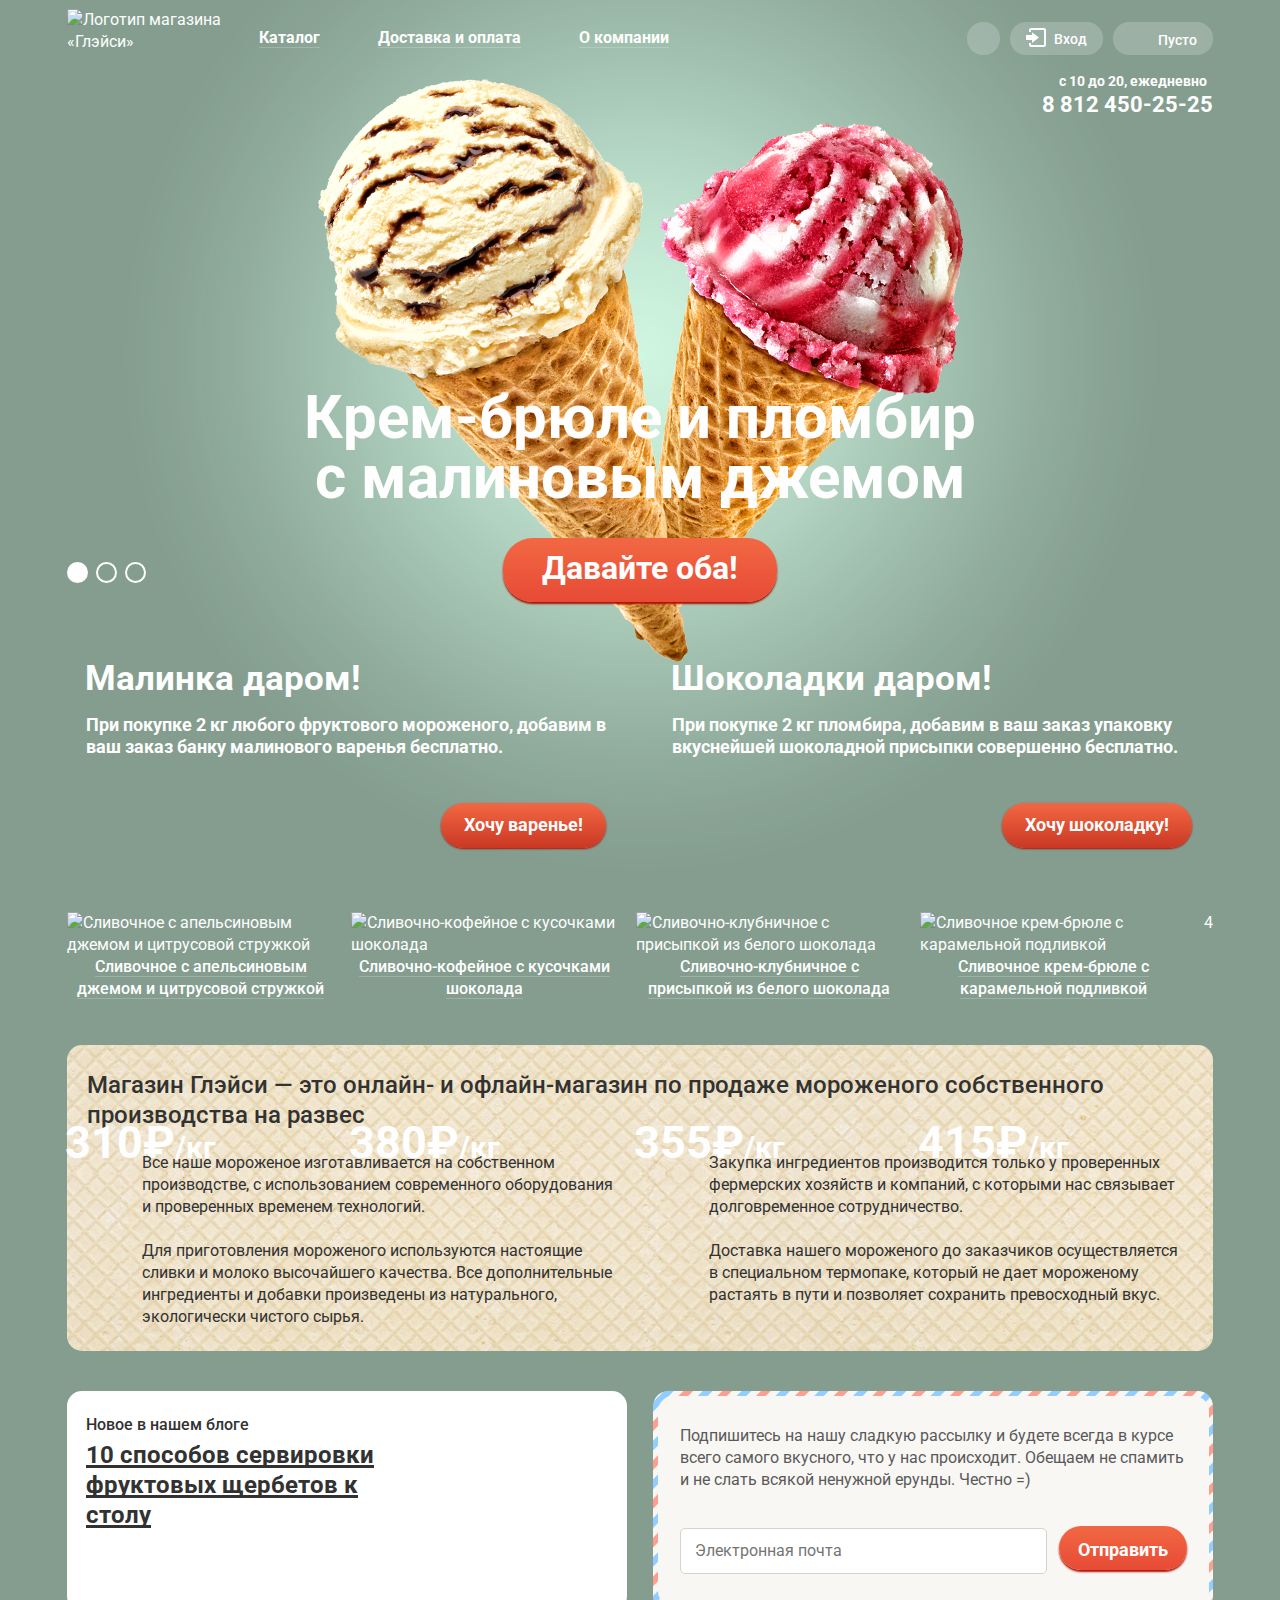
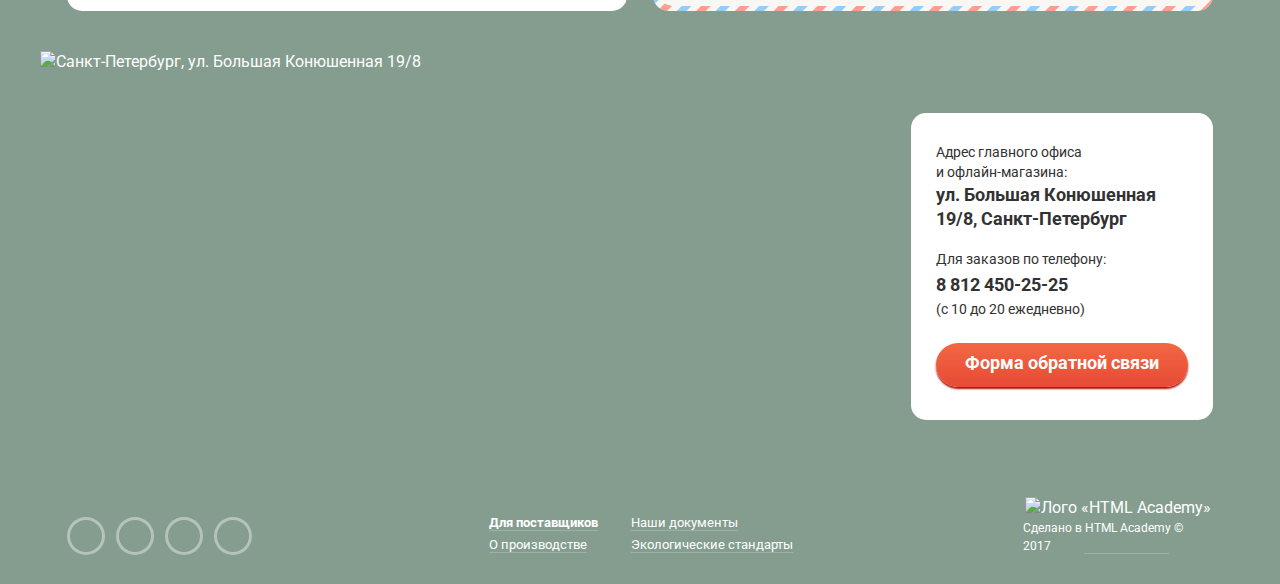
==== commit 510441ff: "Привидение к единообразию и мелкие доделки" ====
--- a/index.html
+++ b/index.html
@@ -12,282 +12,254 @@
 
   </head>
   <body>
-    <input class="visually-hidden" type="radio" id="slide-product-1" name="toggle" checked>
-    <input class="visually-hidden" type="radio" id="slide-product-2" name="toggle">
-    <input class="visually-hidden" type="radio" id="slide-product-3" name="toggle">
+    <input class="visually-hidden" type="radio" id="slide-product-1" name="toggle" checked> <!-- СЛАЙД-1-->
+    <input class="visually-hidden" type="radio" id="slide-product-2" name="toggle"> <!-- СЛАЙД-2-->
+    <input class="visually-hidden" type="radio" id="slide-product-3" name="toggle"> <!-- СЛАЙД-3-->
     <div class="body-wrapper">
-        <div class="slider-bottom">
-          <label class="slide-checked" for="slide-product-1">Первый</label>
-          <label for="slide-product-2">Второй</label>
-          <label for="slide-product-3">Третий</label>
+      <div class="slider-bottom">
+        <label class="slide-checked" for="slide-product-1">Первый</label> <!-- СЛАЙД-1-->
+        <label for="slide-product-2">Второй</label> <!-- СЛАЙД-2-->
+        <label for="slide-product-3">Третий</label> <!-- СЛАЙД-3-->
+      </div>
+      <header class="main-header">
+        <nav class="main-navigation">
+          <img class="logo" src="img/logo.svg" alt="Логотип магазина «Глэйси»" width="154" height="64">
+          <ul class="site-navigation">  <!-- МЕНЮ-->
+            <li class="nav-border nav-border-1"><a href="catalog.html">Каталог</a>
+              <ul class="site-navigation-att display-popup"> <!-- ПОДМЕНЮ-->
+                <li class="nav-new"><a href="#">Новинки</a></li>
+                <li class="nav-att"><a href="catalog-creamy.html">Сливочное</a></li>
+                <li class="nav-att"><a href="#">Щербеты</a></li>
+                <li class="nav-att"><a href="#">Фруктовый лед</a></li>
+                <li class="nav-att"><a href="#">Мелорин</a></li>
+              </ul> <!-- /ПОДМЕНЮ-->
+            </li>
+            <li class="nav-border"><a href="shipping.html">Доставка и оплата</a></li>
+            <li class="nav-border"><a href="about.html">О компании</a></li>
+          </ul> <!-- /МЕНЮ-->
+          <div class="user-navigation"> <!-- ПОЛЬЗ-МЕНЮ-->
+            <a class="button-search button-light" href="#">
+              <span class="visually-hidden">Поиск</span>
+            </a>
+            <a class="login-link button-light" href="#">Вход</a>
+            <section class="basket-nav button-light">
+              <h2 class="visually-hidden">Корзина</h2>
+              <a class="basket" href="#">Пусто</a>
+            </section>
+          </div> <!-- /ПОЛЬЗ-МЕНЮ-->
+        </nav>
+        <div class="main-contact">
+          <p>с 10 до 20, ежедневно</p>
+          <a href="tel:88124502525">8 812 450-25-25</a>
         </div>
-        <header class="main-header">
-          <nav class="main-navigation">
-              <img class="logo" src="img/logo.svg" alt="Логотип магазина «Глэйси»" width="154" height="64">
-
-
-              <ul class="site-navigation">
-
-                <li class="nav-border nav-border-1"><a href="catalog.html">Каталог</a>
-                  <ul class="site-navigation-att display-popup">
-                    <li class="nav-new"><a href="#">Новинки</a></li>
-                    <li class="nav-att"><a href="catalog-creamy.html">Сливочное</a></li>
-                    <li class="nav-att"><a href="#">Щербеты</a></li>
-                    <li class="nav-att"><a href="#">Фруктовый лед</a></li>
-                    <li class="nav-att"><a href="#">Мелорин</a></li>
-                  </ul>
-                </li>
-                <li class="nav-border"><a href="shipping.html">Доставка и оплата</a></li>
-                <li class="nav-border"><a href="about.html">О компании</a></li>
-
-              </ul>
-
-            <div class="user-navigation">
-              <a class="button-search button-light" href="#">
-                <span class="visually-hidden">Поиск</span>
+      </header>
+      <div class="wrapper">
+        <main>
+          <section class="slider"> <!-- СЛАЙДЕР-->
+            <h1 class="visually-hidden">Магазин мороженного «Глэйси»</h1>
+            <div class="main-slider"> <!-- СЛАЙД-1-->
+              <div class="main-slide-1">
+                <img src="img/slider-cream-1.png" alt="Крем-брюле и пломбир с малиновым джемом" width="1045" height="881">
+                <p>Крем-брюле и пломбир с малиновым джемом</p>
+                <a href="#" class="button button-max">Давайте оба!</a>
+              </div>  <!-- СЛАЙД-1-->
+                      <!--
+                      <div class="main-slide-1">
+                        <img src="img/slider-cream-2.png" alt="Шоколадный пломбир и лимонный сорбет" width="1065" height="859">
+                        <p>Шоколадный пломбир и лимонный сорбет </p>
+                        <a href="#" class="button button-max">Давайте оба!</a>
+                      </div>
+                      <div class="main-slide-1">
+                        <img src="img/slider-cream-3.png" alt="Пломбир с помадкой и клубничный щербет" width="1079" height="854">
+                        <p>Пломбир с помадкой и клубничный щербет</p>
+                        <a href="#" class="button button-max">Давайте оба!</a>
+                      </div>
+                      -->
+            </div>    <!-- /.main-slider-->
+          </section> <!-- /СЛАЙДЕР-->
+          <section class="wraper-2"> <!-- ПРОМО-->
+            <h2 class="visually-hidden">Акции</h2>
+            <section class="promo promo-1">
+              <h3>Малинка даром!</h3>
+              <p>При покупке 2 кг любого фруктового мороженого, добавим в ваш заказ банку малинового варенья бесплатно.</p>
+              <a href="#" class="button button-min">Хочу варенье!</a>
+            </section> <!-- /.promo-1-->
+            <section class="promo promo-2">
+              <h3>Шоколадки даром!</h3>
+              <p>При покупке 2 кг пломбира, добавим в ваш заказ упаковку вкуснейшей шоколадной присыпки совершенно бесплатно.</p>
+              <a href="#" class="button button-min">Хочу шоколадку!</a>
+            </section> <!-- /.promo-2-->
+          </section> <!-- /ПРОМО-->
+          <section class="main-catalog wraper-4">
+            <h2 class="visually-hidden">Каталог</h2>
+            <div class="ice-cream-hit">
+              <div class="catalog-card">
+                <img class="ice" src="img/cream-11.png" alt="Сливочное с апельсиновым джемом и цитрусовой стружкой" width="267" height="267">
+                <p class="price"><span>310₽</span>/кг</p>
+                <a class="ice-about-link" href="#">
+                  <h3 class="ice-about">Сливочное с апельсиновым джемом и цитрусовой стружкой</h3>
+                </a>
+                <a href="#" class="button button-popup ice-popup">Быстрый просмотр</a>
+              </div>
+            </div> <!-- /КАРТ-1-->
+            <div class="ice-cream-hit">
+              <div class="catalog-card">
+                <img class="ice" src="img/cream-12.png" alt="Сливочно-кофейное с кусочками шоколада" width="267" height="267">
+                <p class="price"><span>380₽</span>/кг</p>
+                <a class="ice-about-link" href="#">
+                  <h3 class="ice-about">Сливочно-кофейное с кусочками шоколада</h3>
+                </a>
+                <a href="#" class="button button-popup ice-popup">Быстрый просмотр</a>
+              </div>
+            </div>  <!-- /КАРТ-2-->
+            <div class="ice-cream-hit">
+              <div class="catalog-card ice-popup">
+                <img class="ice" src="img/cream-13.png" alt="Сливочно-клубничное с присыпкой из белого шоколада" width="267" height="267">
+                <p class="price"><span>355₽</span>/кг</p>
+                <a class="ice-about-link" href="#">
+                  <h3 class="ice-about">Сливочно-клубничное с присыпкой из белого шоколада</h3>
+                </a>
+                <a href="#" class="button button-popup ice-popup">Быстрый просмотр</a>
+              </div>
+            </div> <!-- /КАРТ-3-->
+            <div class="ice-cream-hit">
+              <div class="catalog-card">
+                <img class="ice" src="img/cream-14.png" alt="Сливочное крем-брюле с карамельной подливкой" width="267" height="267">
+                <p class="price"><span>415₽</span>/кг</p>
+                <a class="ice-about-link" href="#">
+                  <h3 class="ice-about">Сливочное крем-брюле с карамельной подливкой</h3>
+                </a>
+                <a href="#" class="button button-popup ice-popup">Быстрый просмотр</a>
+              </div>
+            </div> <!-- /КАРТ-1-->4
+          </section>  <!-- /КАТАЛОГ-->
+          <section class="about">
+            <h2>Магазин Глэйси — это онлайн- и офлайн-магазин по продаже мороженого собственного производства на развес</h2>
+            <div class="about-wrapper">
+              <p>Все наше мороженое изготавливается на собственном производстве, с использованием современного оборудования и проверенных временем технологий.</p>
+              <p>Закупка ингредиентов  производится только у проверенных фермерских хозяйств и компаний, с которыми нас связывает долговременное сотрудничество.</p>
+              <p>Для приготовления мороженого используются настоящие сливки и молоко высочайшего качества. Все дополнительные ингредиенты и добавки произведены из натурального, экологически чистого сырья. </p>
+              <p>Доставка нашего мороженого до заказчиков осуществляется в специальном термопаке, который не дает мороженому растаять в пути и позволяет сохранить превосходный вкус.</p>
+            </div>
+          </section>  <!-- /.about-->
+          <div class="wraper-2">
+            <section class="blog-new">
+              <h2>Новое в нашем блоге</h2>
+              <a href="#">
+                <h3>10 способов сервировки фруктовых щербетов к столу</h3>
               </a>
-              <a class="login-link button-light" href="#">Вход</a>
-              <section class="basket-nav button-light">
-                <h2 class="visually-hidden">Корзина</h2>
-                <a class="basket" href="#">Пусто</a>
-              </section>
-            </div>
-          </nav>
-
-          <div class="main-contact">
-            <p>с 10 до 20, ежедневно</p>
-            <a href="tel:88124502525">8 812 450-25-25</a>
+            </section> <!-- /.blog-new-->
+            <section class="letters">
+              <div class="letters-fon">
+                <h2 class="visually-hidden">Подпишись на рассылку!</h2>
+                <p class="letters-text">Подпишитесь на нашу сладкую рассылку и будете всегда в курсе всего самого вкусного, что у нас происходит. Обещаем не спамить и не слать всякой ненужной ерунды. Честно =)</p>
+                <form action="https://echo.htmlacademy.ru" method="post">
+                  <p class="letters-input">
+                    <label class="visually-hidden" for="letters-email">Электронная почта</label>
+                    <input type="email" name="letters-email" id="letters-email" placeholder="Электронная почта">
+                  </p>
+                  <button class="button" type="submit" value="">Отправить</button>
+                </form>
+              </div>  <!-- /.letters-fon -->
+            </section> <!-- /.letters-->
           </div>
-        </header>
-        <div class="wrapper">
-          <main>
-          <section class="slider">
-
-              <h1 class="visually-hidden">Магазин мороженного «Глэйси»</h1>
-
-              <div class="main-slider">
-                <div class="main-slide-1">
-                  <img src="img/slider-cream-1.png" alt="Крем-брюле и пломбир с малиновым джемом" width="1045" height="881">
-                  <p>Крем-брюле и пломбир<br>
-                    с малиновым джемом</p>
-                  <a href="#" class="button button-max">Давайте оба!</a>
-                </div>
-              <!--
-                <div class="main-slide-1">
-                  <img src="img/slider-cream-2.png" alt="Шоколадный пломбир и лимонный сорбет" width="1065" height="859">
-                  <p>Шоколадный пломбир<br> и лимонный сорбет </p>
-                  <a href="#" class="button button-max">Давайте оба!</a>
-                </div>
-
-                <div class="main-slide-1">
-                  <img src="img/slider-cream-3.png" alt="Пломбир с помадкой и клубничный щербет" width="1079" height="854">
-                  <p>Пломбир с помадкой<br> и клубничный щербет</p>
-                  <a href="#" class="button button-max">Давайте оба!</a>
-                </div>
-              -->
-              </div>
-            </section> <!-- /.slider-->
-
-
-              <section class="wraper-2">
-                <h2 class="visually-hidden">Акции</h2>
-
-                <section class="promo promo-1">
-                  <h3>Малинка даром!</h3>
-                  <p>При покупке 2 кг любого фруктового мороженого, добавим в ваш заказ банку малинового варенья бесплатно.</p>
-                  <a href="#" class="button button-min">Хочу варенье!</a>
-                </section>
-
-                <section class="promo promo-2">
-                  <h3>Шоколадки даром!</h3>
-                  <p>При покупке 2 кг пломбира, добавим в ваш заказ упаковку вкуснейшей шоколадной присыпки совершенно бесплатно.</p>
-                  <a href="#" class="button button-min">Хочу шоколадку!</a>
-                </section>
-              </section>
-
-            <section class="main-catalog wraper-4">
-              <h2 class="visually-hidden">Каталог</h2>
-              <div class="ice-cream-hit">
-                <div class="catalog-card">
-                  <img class="ice" src="img/cream-11.png" alt="Сливочное с апельсиновым джемом и цитрусовой стружкой" width="267" height="267">
-                  <p class="price"><span>310₽</span>/кг</p>
-                  <a class="ice-about-link" href="#">
-                    <h3 class="ice-about">Сливочное с апельсиновым джемом и цитрусовой стружкой</h3>
-                  </a>
-                  <a href="#" class="button button-popup ice-popup">Быстрый просмотр</a>
-                </div>
-              </div>
-
-              <div class="ice-cream-hit">
-                <div class="catalog-card">
-                  <img class="ice" src="img/cream-12.png" alt="Сливочно-кофейное с кусочками шоколада" width="267" height="267">
-                  <p class="price"><span>380₽</span>/кг</p>
-                  <a class="ice-about-link" href="#">
-                    <h3 class="ice-about">Сливочно-кофейное с кусочками шоколада</h3>
-                  </a>
-                  <a href="#" class="button button-popup ice-popup">Быстрый просмотр</a>
-                </div>
-              </div>
-
-              <div class="ice-cream-hit">
-                <div class="catalog-card ice-popup">
-                  <img class="ice" src="img/cream-13.png" alt="Сливочно-клубничное с присыпкой из белого шоколада" width="267" height="267">
-                  <p class="price"><span>355₽</span>/кг</p>
-                  <a class="ice-about-link" href="#">
-                    <h3 class="ice-about">Сливочно-клубничное с присыпкой из белого шоколада</h3>
-                  </a>
-                  <a href="#" class="button button-popup ice-popup">Быстрый просмотр</a>
-                </div>
-              </div>
-
-              <div class="ice-cream-hit">
-                <div class="catalog-card">
-                  <img class="ice" src="img/cream-14.png" alt="Сливочное крем-брюле с карамельной подливкой" width="267" height="267">
-                  <p class="price"><span>415₽</span>/кг</p>
-                  <a class="ice-about-link" href="#">
-                    <h3 class="ice-about">Сливочное крем-брюле с карамельной подливкой</h3>
-                  </a>
-                  <a href="#" class="button button-popup ice-popup">Быстрый просмотр</a>
-                </div>
-              </div>
-            </section>
-
-            <section class="about">
-              <h2>Магазин Глэйси — это онлайн- и офлайн-магазин по продаже мороженого собственного производства на развес</h2>
-              <div class="about-wrapper">
-                <p>Все наше мороженое изготавливается на собственном производстве, с использованием современного оборудования и проверенных временем технологий.</p>
-
-                <p>Закупка ингредиентов  производится только у проверенных фермерских хозяйств и компаний, с которыми нас связывает долговременное сотрудничество.</p>
-
-                <p>Для приготовления мороженого используются настоящие сливки и молоко высочайшего качества. Все дополнительные ингредиенты и добавки произведены из натурального, экологически чистого сырья. </p>
-
-                <p>Доставка нашего мороженого до заказчиков осуществляется в специальном термопаке, который не дает мороженому растаять в пути и позволяет сохранить превосходный вкус.</p>
-              </div>
-            </section>
-
-            <div class="wraper-2">
-              <section class="blog-new">
-                <h2>Новое в нашем блоге</h2>
-                <a href="#">
-                  <h3>10 способов сервировки фруктовых щербетов к столу</h3>
-                </a>
-              </section>
-
-              <section class="letters">
-                <div class="letters-fon">
-                  <h2 class="visually-hidden">Подпишись на рассылку!</h2>
-                  <p class="letters-text">Подпишитесь на нашу сладкую рассылку и будете всегда в курсе всего самого вкусного, что у нас происходит. Обещаем не спамить и не слать всякой ненужной ерунды. Честно =)</p>
-                  <form action="https://echo.htmlacademy.ru" method="post">
-                    <p class="letters-input">
-                      <label class="visually-hidden" for="letters-email">Электронная почта</label>
-                      <input type="email" name="letters-email" id="letters-email" placeholder="Электронная почта">
-                    </p>
-                    <button class="button" type="submit" value="">Отправить</button>
-                  </form>
-                </div>
-                <!-- /.letters-fon -->
-              </section>
-          </div>
-
-            <section class="map">
-              <h2 class="visually-hidden">Контакты магазина</h2>
-              <img class="map-img"  src="img/map.jpg" alt="Санкт-Петербург, ул. Большая Конюшенная 19/8" width="1200" height="430">
-              <div class="contact">
-                <span>Адрес главного офиса и офлайн-магазина:</span><address>ул. Большая Конюшенная 19/8, Санкт-Петербург</address>
-                <p>Для заказов по телефону:
-                <a href="tel:88124502525">8 812 450-25-25</a>
-                (с 10 до 20 ежедневно)</p>
-                <a class="button" href="#">Форма обратной связи</a> <!--Тут же ж должна быть связь через id с section class="reply" ?-->
-              </div>
-            </section>
-          </main>
-
-          <footer class="footer-wrapper">
-
-            <section class="social">
-            <h2 class="visually-hidden">Соцсети</h2>
-              <ul class="social-wrapper">
-                <li><a href="#"><span class="visually-hidden">Twitter</span></a></li>
-                <li><a href="#"><span class="visually-hidden">Instagram</span></a></li>
-                <li><a href="#"><span class="visually-hidden">Facebook</span></a></li>
-                <li><a href="#"><span class="visually-hidden">Вконтакте</span></a></li>
-              </ul>
-            </section>
-
-            <section class="about-us">
-            <h2 class="visually-hidden">Партнерам</h2>
-            <ul class="about-us-wrapper">
-              <li class="about-us-provider"><a href="#">Для поставщиков</a></li>
-              <li><a href="#">Наши документы</a></li>
-              <li><a href="#">О производстве</a></li>
-              <li><a href="#">Экологические стандарты</a></li>
+          <section class="map">
+            <h2 class="visually-hidden">Контакты магазина</h2>
+            <img class="map-img"  src="img/map.jpg" alt="Санкт-Петербург, ул. Большая Конюшенная 19/8" width="1200" height="430">
+            <div class="contact">
+              <span>Адрес главного офиса и офлайн-магазина:</span><address>ул. Большая Конюшенная 19/8, Санкт-Петербург</address>
+              <p>Для заказов по телефону:
+              <a href="tel:88124502525">8 812 450-25-25</a>
+              (с 10 до 20 ежедневно)</p>
+              <a class="button" href="#">Форма обратной связи</a> <!--Тут же ж должна быть связь через id с section class="reply" ?-->
+            </div>
+          </section> <!-- /.map-->
+        </main>
+
+        <footer class="footer-wrapper">
+          <section class="social">
+          <h2 class="visually-hidden">Соцсети</h2>
+            <ul class="social-wrapper">
+              <li><a href="#"><span class="visually-hidden">Twitter</span></a></li>
+              <li><a href="#"><span class="visually-hidden">Instagram</span></a></li>
+              <li><a href="#"><span class="visually-hidden">Facebook</span></a></li>
+              <li><a href="#"><span class="visually-hidden">Вконтакте</span></a></li>
             </ul>
-            </section>
-
-            <div class="copyright copyright-wrapper">
-              <a href="https://htmlacademy.ru/intensive/html">
-                <img src="img/footer-logo-htmlacademy.svg" alt="Лого «HTML Academy»" width="108" height="39">
-                <p>Сделано в <span>HTML Academy</span> © 2017</p>
-              </a>
-            </div>
-          </footer>
-        </div>  <!-- .wrapper-->
-
-        <!--ПОИСК-->
-          <div  class="search-popup display-popup">
-            <section class="search">
-              <h2 class="visually-hidden">Форма поиск</h2>
-                <form action="https://echo.htmlacademy.ru" method="get">
-                <input type="search" name="search" placeholder="Что ищем" class="search">
-                <button type="submit" name="submit-search" value="" class="visually-hidden">Найти</button>
-                </form>
-            </section>
-          </div>
-
-        <!--ВХОД-->
-          <div  class="login-popup display-popup">
-            <section class="login">
-              <h2 class="visually-hidden">Вход</h2>
-              <form action="https://echo.htmlacademy.ru" method="post">
-                <p class="login-input-email">
-                  <label class="visually-hidden" for="login-email">Электронная почта</label>
-                  <input type="email" name="login-email" id="login-email" placeholder="Электронная почта" >
-                </p>
-                <p class="login-input-password">
-                  <label class="visually-hidden" for="password">Пароль</label>
-                  <input type="password" name="password" id="password" placeholder="Пароль">
-                </p>
-                <div class="login-wrapper">
-                  <button class="button" type="submit" name="login-submit" value="">Войти</button>
-                  <p><a href="#">Забыли пароль?</a>
-                  <a href="#">Новая регистрация</a></p>
-                </div>
-              </form>
-            </section>
-          </div>
-
-        <!--СВЯЗЬ-->
-          <div class="display-popup">
-            <section class="reply">
-              <h2 class="reply">Мы обязательно вам ответим</h2>
-              <form class="reply" action="https://echo.htmlacademy.ru" method="post">
-                <div class="reply-name">
-                  <label class="visually-hidden" for="reply-name">Имя</label>
-                  <input type="text" name="reply-name" id="reply-name" placeholder="Как вас зовут?">
-                </div>
-                <div class="reply-mail">
-                  <label class="visually-hidden" for="reply-email">Электронная почта</label>
-                  <input type="email" name="reply-email" id="reply-email" placeholder="Ваша почта для ответа?">
-                </div>
-                <div class="reply-text">
-                  <label class="visually-hidden" for="reply-text">Сообщение</label>
-                  <textarea name="reply-text" id="reply-text" cols="10" rows="3" placeholder="Напишите что-нибудь..."></textarea>
-                </div>
-                <button class="button button-send" type="submit" value="">Отправить</button>
-              </form>
-              <button class="button-close" id="button-close" type="button" value="Закрыть">Закрыть</button>
-            </section>
-          </div>
-    </div>    <!-- /.body-wrapper -->
+          </section> <!-- /Соцсети-->
+          <section class="about-us">
+          <h2 class="visually-hidden">Партнерам</h2>
+          <ul class="about-us-wrapper">
+            <li class="about-us-provider"><a href="#">Для поставщиков</a></li>
+            <li><a href="#">Наши документы</a></li>
+            <li><a href="#">О производстве</a></li>
+            <li><a href="#">Экологические стандарты</a></li>
+          </ul>
+          </section> <!-- /.about-us-->
+          <div class="copyright copyright-wrapper">
+            <a href="https://htmlacademy.ru/intensive/html">
+              <img src="img/footer-logo-htmlacademy.svg" alt="Лого «HTML Academy»" width="108" height="39">
+              <p>Сделано в <span>HTML Academy</span> © 2017</p>
+            </a>
+          </div> <!-- /.copyright-->
+        </footer>
+      </div>  <!-- .wrapper-->
+
+      <!--ПОИСК-->
+      <div  class="search-popup display-popup">
+        <section class="search">
+          <h2 class="visually-hidden">Форма поиск</h2>
+            <form action="https://echo.htmlacademy.ru" method="get">
+            <input type="search" name="search" placeholder="Что ищем" class="search">
+            <button type="submit" name="submit-search" value="" class="visually-hidden">Найти</button>
+            </form>
+        </section>
+      </div> <!-- /ПОИСК-->
+
+      <!--ВХОД-->
+      <div  class="login-popup display-popup">
+        <section class="login">
+          <h2 class="visually-hidden">Вход</h2>
+          <form action="https://echo.htmlacademy.ru" method="post">
+            <p class="login-input-email">
+              <label class="visually-hidden" for="login-email">Электронная почта</label>
+              <input type="email" name="login-email" id="login-email" placeholder="Электронная почта" >
+            </p>
+            <p class="login-input-password">
+              <label class="visually-hidden" for="password">Пароль</label>
+              <input type="password" name="password" id="password" placeholder="Пароль">
+            </p>
+            <div class="login-wrapper">
+              <button class="button" type="submit" name="login-submit" value="">Войти</button>
+              <p><a href="#">Забыли пароль?</a>
+              <a href="#">Новая регистрация</a></p>
+            </div>
+          </form>
+        </section>
+      </div> <!--/ВХОД-->
+
+      <!--СВЯЗЬ-->
+      <div class="display-popup">
+        <section class="reply">
+          <h2 class="reply">Мы обязательно вам ответим</h2>
+          <form class="reply" action="https://echo.htmlacademy.ru" method="post">
+            <div class="reply-name">
+              <label class="visually-hidden" for="reply-name">Имя</label>
+              <input type="text" name="reply-name" id="reply-name" placeholder="Как вас зовут?">
+            </div>
+            <div class="reply-mail">
+              <label class="visually-hidden" for="reply-email">Электронная почта</label>
+              <input type="email" name="reply-email" id="reply-email" placeholder="Ваша почта для ответа?">
+            </div>
+            <div class="reply-text">
+              <label class="visually-hidden" for="reply-text">Сообщение</label>
+              <textarea name="reply-text" id="reply-text" cols="10" rows="3" placeholder="Напишите что-нибудь..."></textarea>
+            </div>
+            <button class="button button-send" type="submit" value="">Отправить</button>
+          </form>
+          <button class="button-close" id="button-close" type="button" value="Закрыть">Закрыть</button>
+        </section>
+      </div> <!--/СВЯЗЬ-->
+
+    </div> <!-- /.body-wrapper -->
   </body>
 </html>
--- a/css/style.css
+++ b/css/style.css
@@ -37,12 +37,9 @@
   border: 0;
 }
 
-
-
 .display-popup {
   display: none;
 }
-
 
 a {
   color: #ffffff;
@@ -211,8 +208,8 @@
 }
 
 /*АКТИВНОСТЬ*/
-.nav-border:hover a,
-.nav-border:focus a {
+.nav-border:hover > a,
+.nav-border:focus > a {
   border-bottom-color: transparent;
   color: #323232;
 }
@@ -226,7 +223,7 @@
   display: block;
 }
 
-.nav-border>a {
+.nav-border > a {
   border-radius: inherit;
   background-color: inherit;
   color: inherit;
@@ -257,6 +254,10 @@
   box-shadow: 0px 20px 20px 0 rgba(0, 0, 0, 0.4);
 }
 
+.site-navigation-att a {
+  color: #323232;
+}
+
 .nav-new {
   position: relative;
   display: block;
@@ -290,7 +291,6 @@
   line-height: 16px;
 }
 
-
 /*АКТИВНОСТЬ*/
 .nav-att-active {
   display: block;
@@ -303,6 +303,12 @@
 
 .nav-att-active a  {
   color: #ffffff;
+}
+
+.nav-att-active:hover a,
+.nav-att-active:focus a,
+.nav-att-active:active a {
+  color: #323232;
 }
 
 .nav-att:hover,
@@ -355,7 +361,6 @@
 }
 
 /*АКТИВНОСТЬ*/
-
 a.button-search:hover .search-popup {
   z-index: 2;
   display: block;
@@ -454,11 +459,13 @@
 
   align-self: flex-end;
 }
+
 .main-contact p{
   margin: 0;
   margin-bottom: 4px;
   padding-left: 17px;
 }
+
 .main-contact a {
   margin: 0;
   font-size: 22px;
@@ -471,6 +478,7 @@
   margin: 0;
   padding: 0;
 }
+
 .breadcrumbs li {
   position: relative;
   padding-right: 22px;
@@ -528,6 +536,7 @@
 .main-slider p {
   display: inline-block;
   margin-bottom: 30px;
+  max-width: 700px;
   vertical-align: top;
   text-align: center;
   font-weight: bold;
@@ -575,7 +584,7 @@
   font-size: 0;
 }
 
-.slider-bottom  label {
+.slider-bottom label {
   display: inline-block;
   margin-right: 8px;
   width: 17px;
@@ -613,7 +622,8 @@
   box-sizing: border-box;
   width: 1146px;
 
-  flex-wrap: wrap;}
+  flex-wrap: wrap;
+}
 
 .sort-wrapper {
   display: flex;
@@ -640,11 +650,11 @@
 }
 
 .catalog-sort div {
-  width: 194px;    /* для сетки */
+  width: 194px;    /* для сетки элементы не сверстаны */
 }
 
 .catalog-sort-prise div {
-  width: 220px;   /* для сетки */
+  width: 220px;   /* для сетки элементы не сверстаны */
 }
 
 .catalog-sort-fat div {
@@ -654,9 +664,8 @@
 }
 
 .catalog-sort-fil div {
-  padding-top: 10px;
+  padding-top: 11px;
   padding-right: 20px;
-  padding-bottom: 9px;
 }
 
 .catalog-sort-wrapper p {
@@ -813,8 +822,8 @@
   margin-right: 0px;
   margin-left: auto;
   padding: 10px 23px;
-padding-bottom: 11px;
-border-radius: 26px;
+  padding-bottom: 11px;
+  border-radius: 26px;
 
   align-self: flex-end;
 }
@@ -874,13 +883,10 @@
 
 .catalog-card:hover .ice-popup,
 .catalog-card:hover::before  {
-display: block;
-}
-
-/* как сделать фокус */
- .catalog-card:focus .ice-popup,
- .catalog-card:focus::before {
- }
+  display: block;
+}
+
+/* сделать фокус = js */
 
 .ice-cream-hit::after {
   position: absolute;
@@ -907,12 +913,10 @@
 
 .ice-about-link {
   display: block;
-margin: 0 auto;
-padding: 0 5px;
-text-align: center;
-}
-
-
+  margin: 0 auto;
+  padding: 0 5px;
+  text-align: center;
+}
 
 h3.ice-about {
   display: inline;
@@ -923,7 +927,7 @@
 }
 
 .catalog-card-row .ice {
-padding-bottom: 6px;
+  padding-bottom: 6px;
 }
 
 /* БЛОК about */
@@ -1350,7 +1354,7 @@
 
 /* БЛОК about-us */
 .about-us {
-width: 605px;
+  width: 605px;
 }
 
 .about-us-wrapper {
@@ -1369,7 +1373,7 @@
   display: block;
   box-sizing: border-box;
   margin-right: 32px;
-  min-width: 110px; /* костыль*/
+  min-width: 110px;
 }
 .about-us a {
   border-bottom: 1px solid hsla(0, 0%, 100%, 0.2);
@@ -1402,7 +1406,7 @@
 
 .copyright img {
   margin: 0;
-margin-left: 2px;
+  margin-left: 2px;
 }
 
 .copyright p {
@@ -1494,11 +1498,11 @@
 }
 
 .login a {
-    color: #323232;
-    font-size: 13px;
-    line-height: 24px;
-
-    text-decoration-line: underline;
+  color: #323232;
+  font-size: 13px;
+  line-height: 24px;
+
+  text-decoration-line: underline;
 }
 
 .login .button {
@@ -1605,9 +1609,9 @@
 }
 
 .basket-nav-buy a {
-    color: #323232;
-    font-size: 14px;
-    line-height: 16px;
+  color: #323232;
+  font-size: 14px;
+  line-height: 16px;
 }
 
 /* БЛОК корзина basket-buy */
@@ -1617,7 +1621,7 @@
   right: 27px;
   padding: 0px 0px;
   padding-left: 0;
-min-height: 242px;
+  min-height: 242px;
   width: 540px;
   border-radius: 5px;
   background-color: #f8f7f4;
@@ -1650,9 +1654,9 @@
 
 .basket-buy td,
 .basket-buy a {
-    color: #323232;
-    font-size: 13px;
-    line-height: 16px;
+  color: #323232;
+  font-size: 13px;
+  line-height: 16px;
 }
 
 .basket-buy .button-delete {
@@ -1713,20 +1717,19 @@
 caption.basket-price-total {
   position: absolute;
   right: 1px;
-  /*top: 148px;*/
   bottom: -58px;
   display: block;
   margin: 0;
-    color: #323232;
-    font-weight: bold;
-    font-size: 15px;
-    line-height: 18px;
+  color: #323232;
+  font-weight: bold;
+  font-size: 15px;
+  line-height: 18px;
 }
 
 .basket-buy button {
-position: absolute;
-right: 15px;
-bottom: 18px;
-display: block;
-margin: 0;
-}
+  position: absolute;
+  right: 15px;
+  bottom: 18px;
+  display: block;
+  margin: 0;
+}
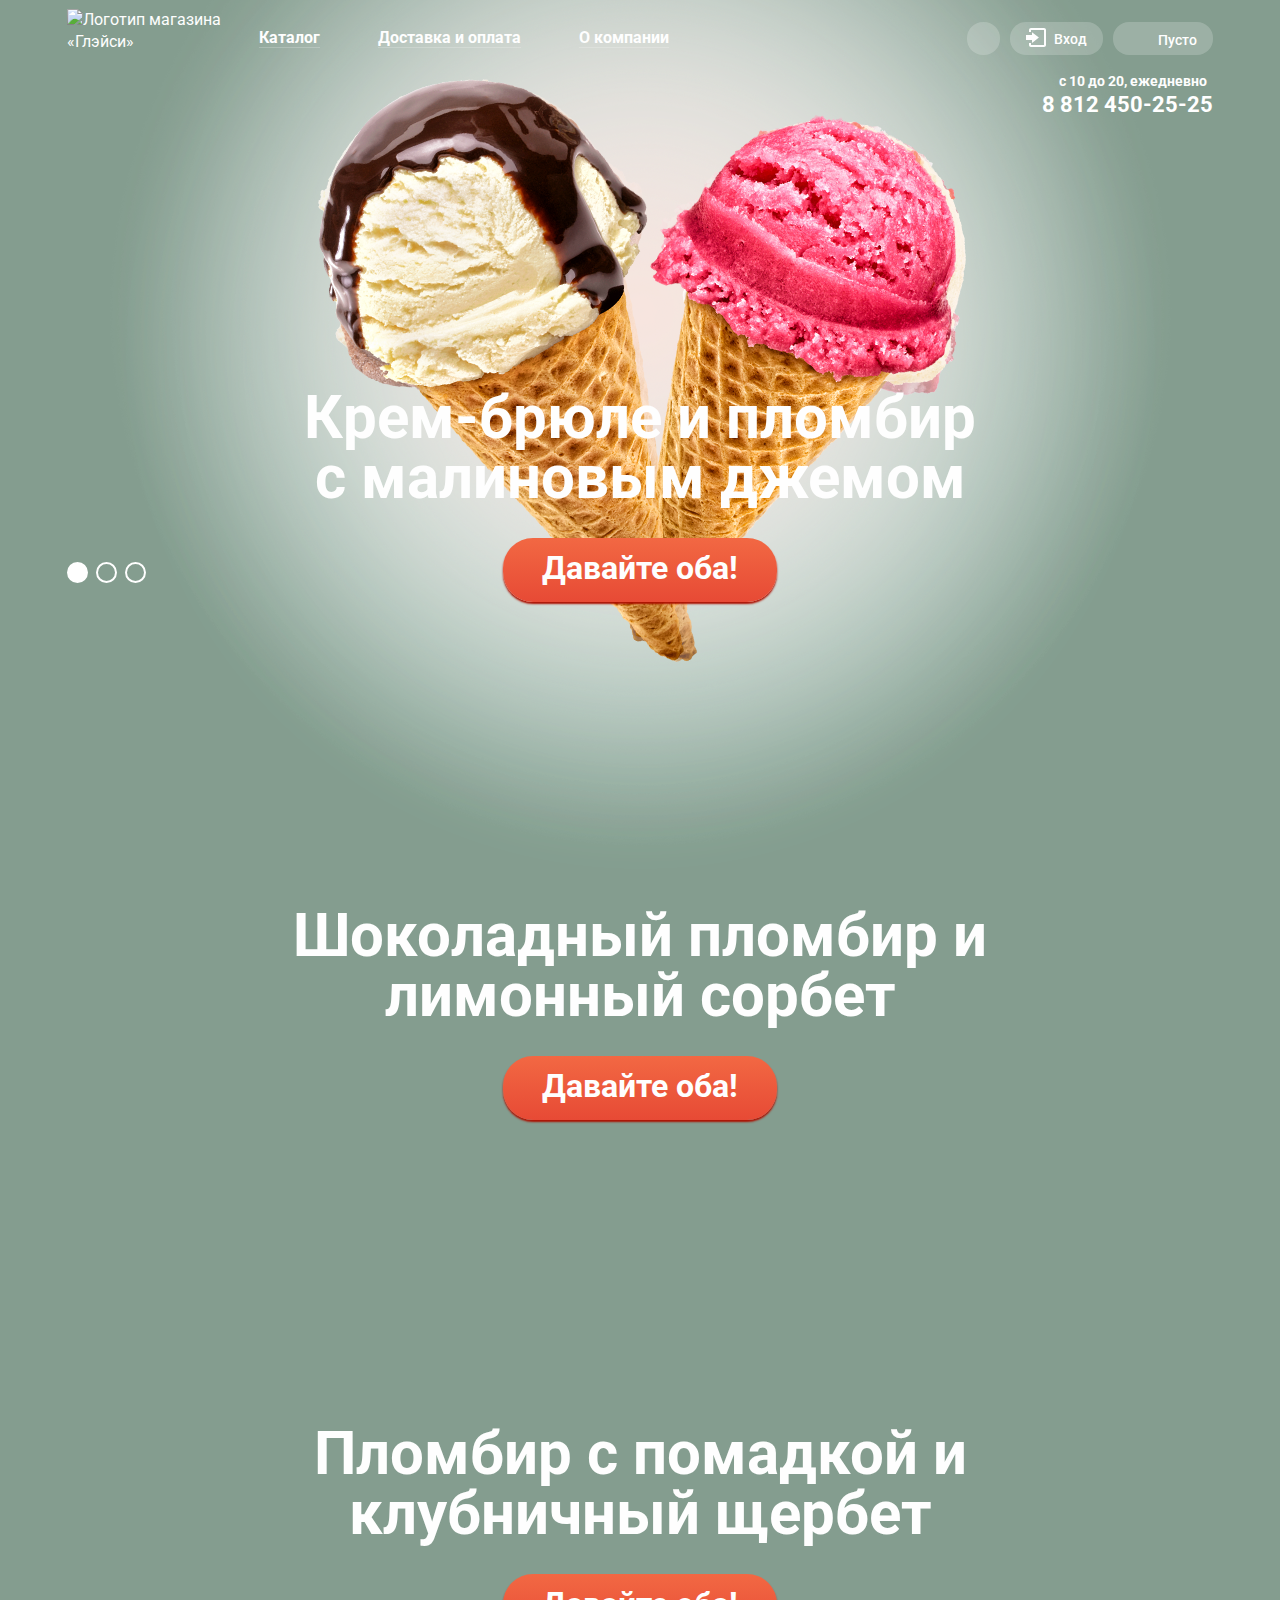
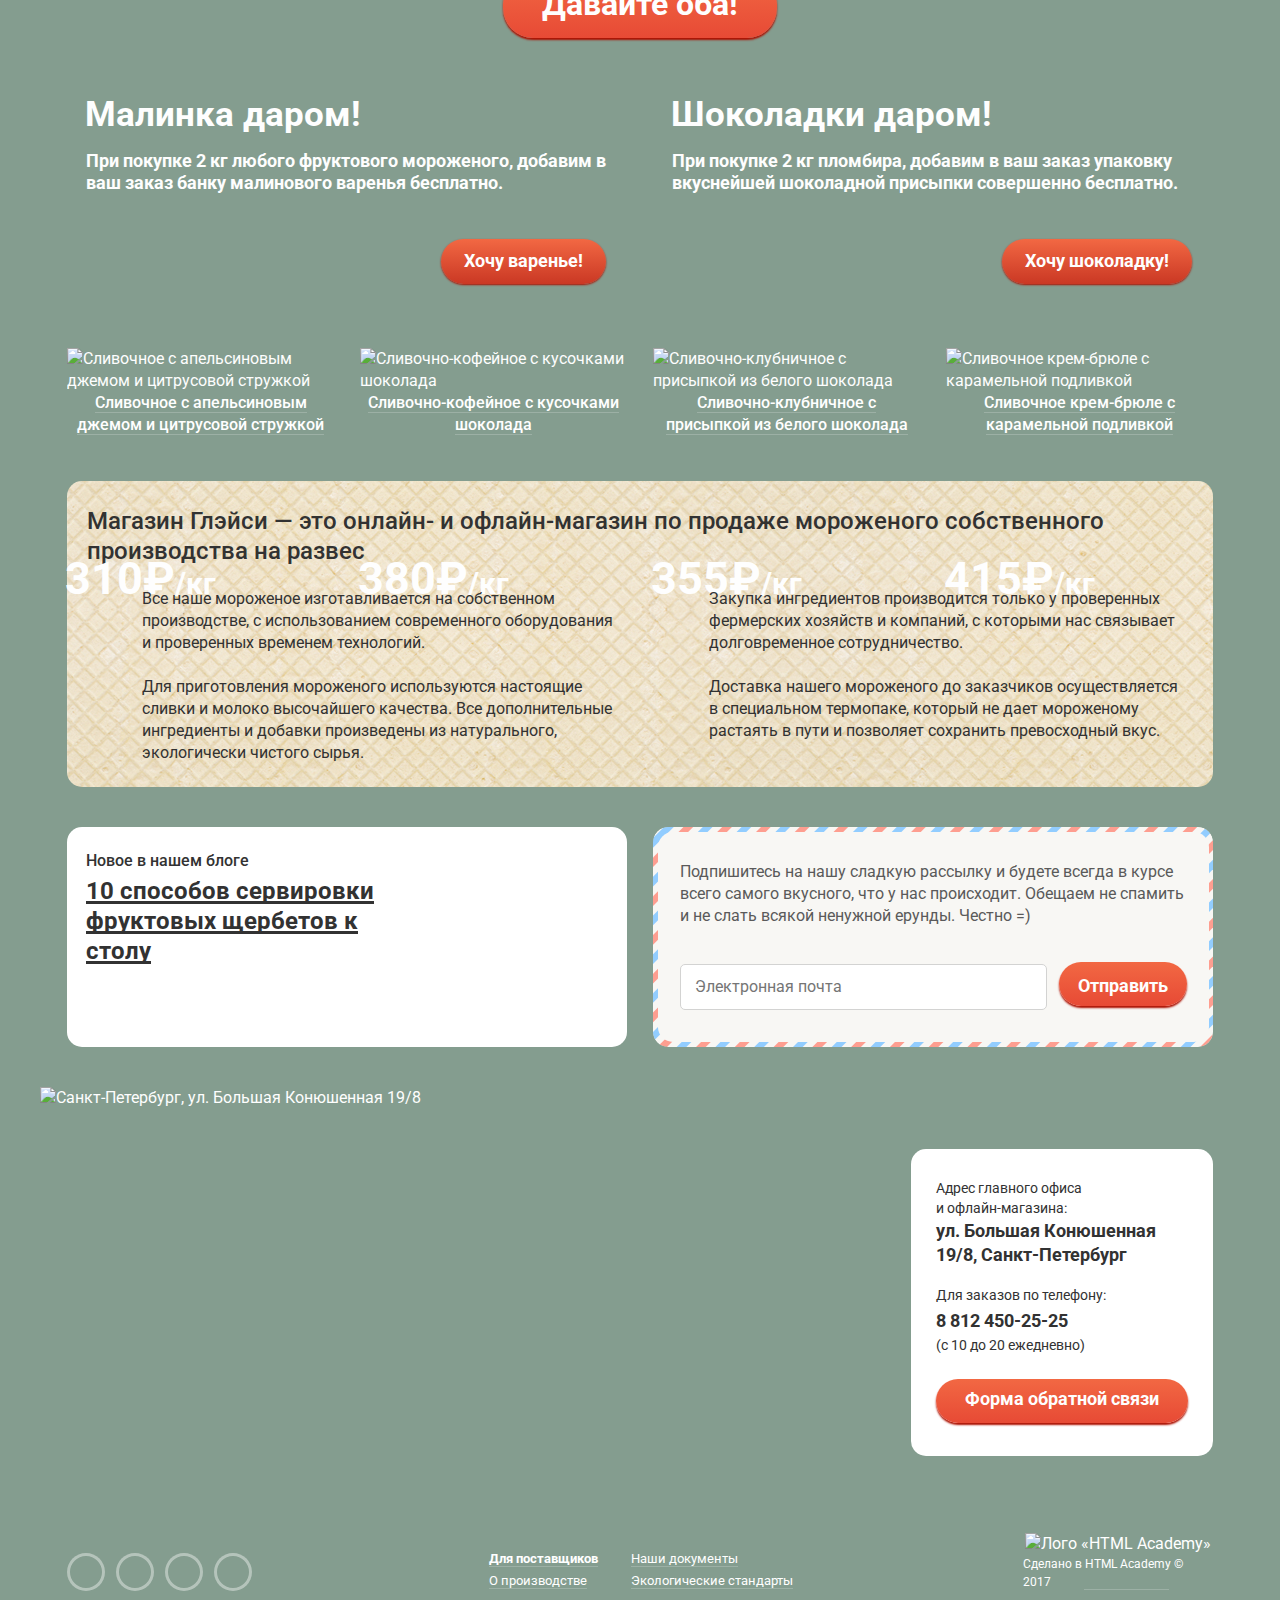
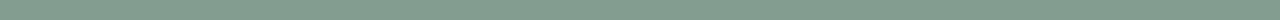
==== commit 0f180684: "Б4. Раскоментированы слайды. убрана цифра" ====
--- a/index.html
+++ b/index.html
@@ -62,19 +62,17 @@
                 <img src="img/slider-cream-1.png" alt="Крем-брюле и пломбир с малиновым джемом" width="1045" height="881">
                 <p>Крем-брюле и пломбир с малиновым джемом</p>
                 <a href="#" class="button button-max">Давайте оба!</a>
-              </div>  <!-- СЛАЙД-1-->
-                      <!--
-                      <div class="main-slide-1">
-                        <img src="img/slider-cream-2.png" alt="Шоколадный пломбир и лимонный сорбет" width="1065" height="859">
-                        <p>Шоколадный пломбир и лимонный сорбет </p>
-                        <a href="#" class="button button-max">Давайте оба!</a>
-                      </div>
-                      <div class="main-slide-1">
-                        <img src="img/slider-cream-3.png" alt="Пломбир с помадкой и клубничный щербет" width="1079" height="854">
-                        <p>Пломбир с помадкой и клубничный щербет</p>
-                        <a href="#" class="button button-max">Давайте оба!</a>
-                      </div>
-                      -->
+              </div>  <!-- /СЛАЙД-1-->
+              <div class="main-slide-1 display-slide-none">  <!-- СЛАЙД-2-->
+                <img src="img/slider-cream-2.png" alt="Шоколадный пломбир и лимонный сорбет" width="1065" height="859">
+                <p>Шоколадный пломбир и лимонный сорбет </p>
+                <a href="#" class="button button-max">Давайте оба!</a>
+              </div>  <!-- /СЛАЙД-2-->
+              <div class="main-slide-1 display-slide-none">  <!-- СЛАЙД-3-->
+                <img src="img/slider-cream-3.png" alt="Пломбир с помадкой и клубничный щербет" width="1079" height="854">
+                <p>Пломбир с помадкой и клубничный щербет</p>
+                <a href="#" class="button button-max">Давайте оба!</a>
+              </div>  <!-- /СЛАЙД-3-->
             </div>    <!-- /.main-slider-->
           </section> <!-- /СЛАЙДЕР-->
           <section class="wraper-2"> <!-- ПРОМО-->
@@ -131,7 +129,7 @@
                 </a>
                 <a href="#" class="button button-popup ice-popup">Быстрый просмотр</a>
               </div>
-            </div> <!-- /КАРТ-1-->4
+            </div> <!-- /КАРТ-4-->
           </section>  <!-- /КАТАЛОГ-->
           <section class="about">
             <h2>Магазин Глэйси — это онлайн- и офлайн-магазин по продаже мороженого собственного производства на развес</h2>
--- a/css/style.css
+++ b/css/style.css
@@ -516,6 +516,10 @@
   position: relative;
 }
 
+.display-slide-none {
+  display: none;
+}
+
 .main-slide-1 {
   display: flex;
   flex-direction: column;
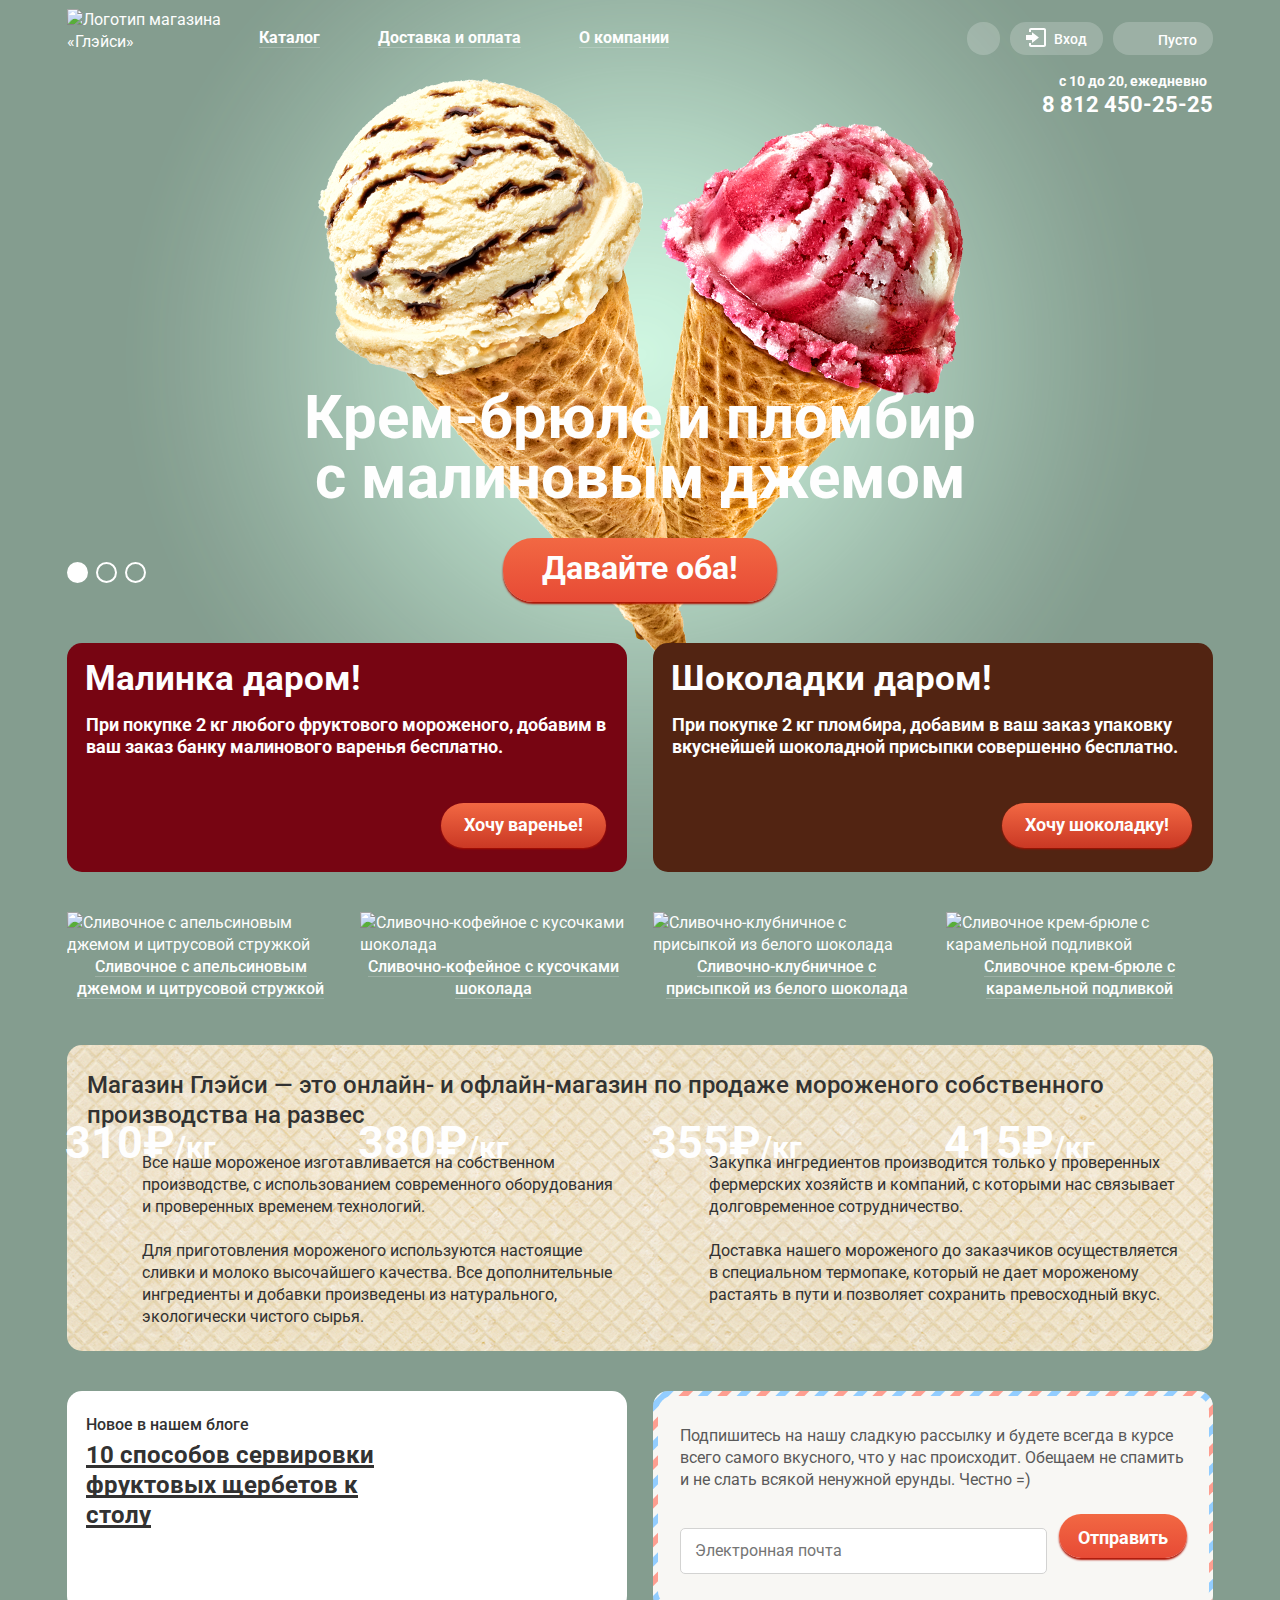
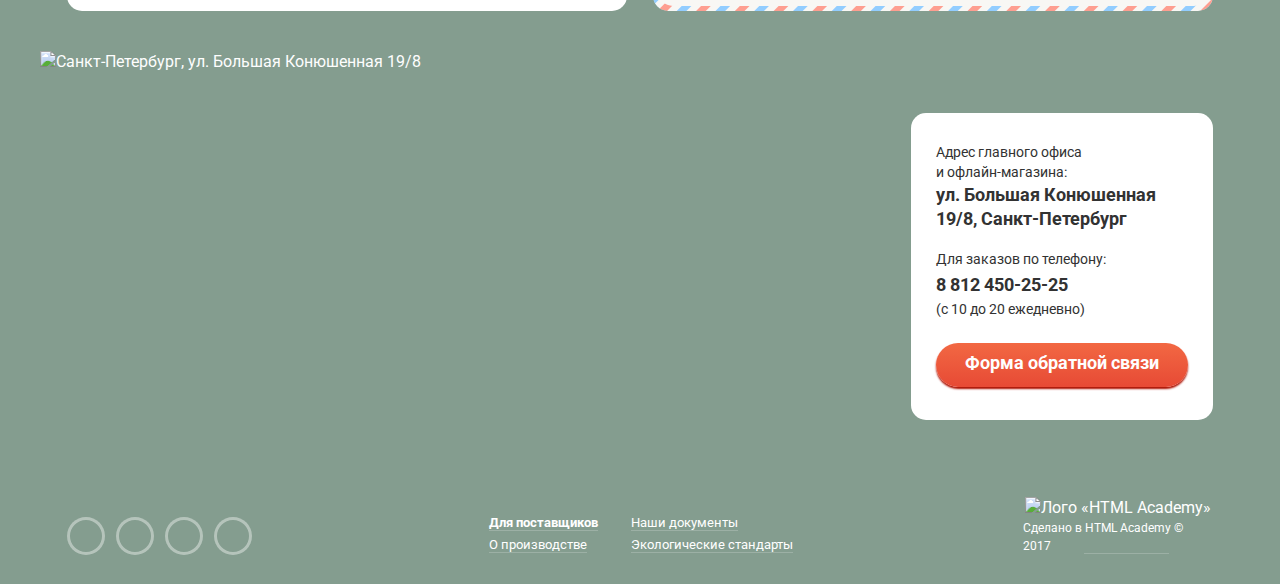
==== commit 6c74dfaa: "hover для popup  пользовательской навигации" ====
--- a/index.html
+++ b/index.html
@@ -38,13 +38,46 @@
             <li class="nav-border"><a href="about.html">О компании</a></li>
           </ul> <!-- /МЕНЮ-->
           <div class="user-navigation"> <!-- ПОЛЬЗ-МЕНЮ-->
-            <a class="button-search button-light" href="#">
-              <span class="visually-hidden">Поиск</span>
-            </a>
-            <a class="login-link button-light" href="#">Вход</a>
+            <div class="search-nav-popup"><!--ПОИСК-->
+              <a class="button-search button-light" href="/search.html">
+                <span class="visually-hidden">Поиск</span>
+              </a>
+              <div  class="search-popup display-popup"><!--ПОИСК окно-->
+                <section class="search">
+                  <h2 class="visually-hidden">Форма поиск</h2>
+                    <form action="https://echo.htmlacademy.ru" method="get">
+                    <input class="search" type="search" name="search" placeholder="Что ищем" >
+                    <button class="visually-hidden" type="submit" name="submit-search" value="">Найти</button>
+                    </form>
+                </section>
+              </div> <!-- /ПОИСК окно -->
+            </div><!-- /ПОИСК-->
+            <div class="login-nav-popup"><!--ВХОД окно -->
+              <a class="login-link button-light" href="/login.html">Вход</a>
+              <div  class="login-popup display-popup"> <!--ВХОД-->
+                <section class="login">
+                  <h2 class="visually-hidden">Вход</h2>
+                  <form action="https://echo.htmlacademy.ru" method="post">
+                    <p class="login-input-email">
+                      <label class="visually-hidden" for="login-email">Электронная почта</label>
+                      <input type="email" name="login-email" id="login-email" placeholder="Электронная почта" >
+                    </p>
+                    <p class="login-input-password">
+                      <label class="visually-hidden" for="password">Пароль</label>
+                      <input type="password" name="password" id="password" placeholder="Пароль">
+                    </p>
+                    <div class="login-wrapper">
+                      <button class="button" type="submit" name="login-submit" value="">Войти</button>
+                      <p><a href="/restore.html">Забыли пароль?</a>
+                      <a href="/registration.html">Новая регистрация</a></p>
+                    </div>
+                  </form>
+                </section>
+              </div> <!--/ВХОД окно -->
+            </div> <!--/ВХОД-->
             <section class="basket-nav button-light">
               <h2 class="visually-hidden">Корзина</h2>
-              <a class="basket" href="#">Пусто</a>
+              <a class="basket" href="/basket.html">Пусто</a>
             </section>
           </div> <!-- /ПОЛЬЗ-МЕНЮ-->
         </nav>
@@ -169,7 +202,7 @@
               <p>Для заказов по телефону:
               <a href="tel:88124502525">8 812 450-25-25</a>
               (с 10 до 20 ежедневно)</p>
-              <a class="button" href="#">Форма обратной связи</a> <!--Тут же ж должна быть связь через id с section class="reply" ?-->
+              <a class="button" href="/contact.html">Форма обратной связи</a> <!--Тут же ж должна быть связь через id с section class="reply" ?-->
             </div>
           </section> <!-- /.map-->
         </main>
@@ -194,7 +227,7 @@
           </ul>
           </section> <!-- /.about-us-->
           <div class="copyright copyright-wrapper">
-            <a href="https://htmlacademy.ru/intensive/html">
+            <a href="https://htmlacademy.ru/intensive/htmlcss">
               <img src="img/footer-logo-htmlacademy.svg" alt="Лого «HTML Academy»" width="108" height="39">
               <p>Сделано в <span>HTML Academy</span> © 2017</p>
             </a>
@@ -202,38 +235,9 @@
         </footer>
       </div>  <!-- .wrapper-->
 
-      <!--ПОИСК-->
-      <div  class="search-popup display-popup">
-        <section class="search">
-          <h2 class="visually-hidden">Форма поиск</h2>
-            <form action="https://echo.htmlacademy.ru" method="get">
-            <input type="search" name="search" placeholder="Что ищем" class="search">
-            <button type="submit" name="submit-search" value="" class="visually-hidden">Найти</button>
-            </form>
-        </section>
-      </div> <!-- /ПОИСК-->
-
-      <!--ВХОД-->
-      <div  class="login-popup display-popup">
-        <section class="login">
-          <h2 class="visually-hidden">Вход</h2>
-          <form action="https://echo.htmlacademy.ru" method="post">
-            <p class="login-input-email">
-              <label class="visually-hidden" for="login-email">Электронная почта</label>
-              <input type="email" name="login-email" id="login-email" placeholder="Электронная почта" >
-            </p>
-            <p class="login-input-password">
-              <label class="visually-hidden" for="password">Пароль</label>
-              <input type="password" name="password" id="password" placeholder="Пароль">
-            </p>
-            <div class="login-wrapper">
-              <button class="button" type="submit" name="login-submit" value="">Войти</button>
-              <p><a href="#">Забыли пароль?</a>
-              <a href="#">Новая регистрация</a></p>
-            </div>
-          </form>
-        </section>
-      </div> <!--/ВХОД-->
+
+
+
 
       <!--СВЯЗЬ-->
       <div class="display-popup">
--- a/css/style.css
+++ b/css/style.css
@@ -181,6 +181,7 @@
 .site-navigation {
   position: relative;
   display: flex;
+  flex-wrap: wrap;
   margin-top: 22px;
   width: 349px;
   font-weight: bold;
@@ -339,7 +340,7 @@
   justify-self: end;
 }
 
-.button-search {
+a.button-search {
   position: relative;
   display: inline-block;
   margin-right: 10px;
@@ -348,7 +349,7 @@
   vertical-align: top;
 }
 
-.button-search::before {
+a.button-search::before {
   position: absolute;
   top: 8px;
   left: 8px;
@@ -361,12 +362,13 @@
 }
 
 /*АКТИВНОСТЬ*/
-a.button-search:hover .search-popup {
+.search-nav-popup:hover .search-popup,
+.search-nav-popup:focus .search-popup  {
   z-index: 2;
   display: block;
 }
 
-.login-link {
+a.login-link {
   position: relative;
   display: inline-block;
   box-sizing: border-box;
@@ -378,7 +380,7 @@
   vertical-align: top;
 }
 
-.login-link::before {
+a.login-link::before {
   position: absolute;
   top: -3px;
   left: 16px;
@@ -397,9 +399,9 @@
   color: #323232;
 }
 
-a.login-link:hover .login-popup,
-a.login-link:focus .login-popup {
-  z-index: 2;
+.login-nav-popup:hover .login-popup,
+.login-nav-popup:focus .login-popup {
+  z-index: 3;
   display: block;
 }
 
@@ -443,6 +445,13 @@
   content: "";
 }
 
+/*АКТИВНОСТЬ*/
+.basket-nav-popup:hover .basket-popup,
+.basket-nav-popup:focus .basket-popup {
+  display: block;
+  z-index: 3;
+}
+
 .wraper-nav-2 {
 display: flex;
 
@@ -475,6 +484,8 @@
 /* БЛОК Хлебных крошек */
 .breadcrumbs {
   display: flex;
+  flex-wrap: wrap;
+  width: 900px;
   margin: 0;
   padding: 0;
 }
@@ -514,10 +525,6 @@
 /* БЛОК slider */
 .main-slider {
   position: relative;
-}
-
-.display-slide-none {
-  display: none;
 }
 
 .main-slide-1 {
@@ -609,8 +616,6 @@
   border-radius: 50%;
   background-color: #ffffff;
   vertical-align: top;
-  vertical-align: top;
-  vertical-align: top;
   cursor: pointer;
 }
 
@@ -653,14 +658,6 @@
   background-color: rgba(255, 255, 255, 0.2);
 }
 
-.catalog-sort div {
-  width: 194px;    /* для сетки элементы не сверстаны */
-}
-
-.catalog-sort-prise div {
-  width: 220px;   /* для сетки элементы не сверстаны */
-}
-
 .catalog-sort-fat div {
   padding-top: 11px;
   padding-right: 13px;
@@ -687,14 +684,145 @@
   line-height: 18px;
 }
 
-select.sort-select {
-}
+/* СОРТИРОВКА */
+div.catalog-sort-all {
+  width: 194px;
+  margin-right: 14px;
+  overflow: hidden;
+
+}
+
+.catalog-sort {
+  position: relative;
+  box-sizing: border-box;
+  border-radius: 30px;
+  background-color: rgba(255, 255, 255, 0.2);
+}
+
+.catalog-sort select {
+  background-color: transparent;
+  width: 220px;
+  padding: 10px 15px;
+padding-right: 35px;
+  font-size: 16px;
+  border: 0;
+  height: 34px;
+
+}
+
+.catalog-sort option {
+  background: transparent;
+
+}
+
+.catalog-sort selected {
+  background: transparent;
+
+}
+
+.catalog-sort::before {
+position: absolute;
+  content: "";
+  width: 15px;
+  height: 15px;
+  top: 15px;
+  right: 5px;
+  overflow: hidden;
+  background-image: url(../img/icon-down-dir.svg);
+  background-repeat: no-repeat;
+}
+
+/* ЦЕНА */
+.catalog-sort-label label {
+  display: inline-block;
+
+  font-size: 14px;
+  line-height: 16px;
+  vertical-align: top;
+
+  cursor: pointer;
+}
+
+.catalog-sort-label input {
+  width: 25px;
+  margin: 0;
+
+  color: inherit;
+  font: inherit;
+
+  background: none;
+  border: none;
+  outline: none;
+}
+
+/*ЛИНИЯ*/
+.catalog-sort-priсe .sort-wrapper {
+  padding: 0;
+}
+
+.sort-price {
+  position: relative;
+  box-sizing: border-box;
+  width: 220px;
+  height: 37px;
+  padding: 0 22px;
+}
+
+/*ЛИНИИ сортировки*/
+.sort-price .scale {
+  position: relative;
+  height: 4px;
+  top: 17px;
+  background: hsla(0, 0%, 100%, 0.2);
+}
+
+.sort-price .bar {
+  position: relative;
+  width: 50%;
+  height: 4px;
+
+  left: 30px;
+
+  background: #f8f7f4;
+}
+
+/* БЕГУНКИ */
+.range {
+  position: absolute;
+  top: 10px;
+
+  width: 4px;
+  height: 4px;
+
+  background: #ababab;
+  border: 8px solid #ffffff;
+  border-radius: 50%;
+  box-shadow: 0 2px 1px 0 rgba(0, 1, 1, 0.2);
+  cursor: pointer;
+}
+
+.range:hover {
+  cursor: pointer;
+}
+
+.range-min {
+  left: 35px;
+}
+
+.range-max {
+  right: 67px;
+}
+
+
+
+
 
 /* ЖИРНОСТЬ */
 .sort-fat,
 .sort-fat-checked {
   position: relative;
   padding-left: 49px;
+  z-index: 1;
 }
 
 .sort-fat::before {
@@ -797,10 +925,12 @@
 
 .promo-1 {
   margin-right: 26px;
+  background-color: #770512;
   background-image: url(../img/promo-raspberry-m.jpg);
 }
 
 .promo-2 {
+  background-color: #522412;
   background-image: url(../img/promo-chocolate-m.jpg);
 }
 
@@ -845,17 +975,31 @@
   justify-content: space-between;
 }
 
+.wraper-4max {
+  position: relative;
+  display: flex;
+  width: 1172px;
+  left: -13px;
+
+  flex-wrap: wrap;
+  justify-content: center;
+}
+
 .catalog-card {
   position: relative;
-box-sizing: border-box;
+  box-sizing: border-box;
   padding-bottom: 20px;
   width: 267px;
 }
 
+.wraper-4max .catalog-card {
+  margin-right: 13px;
+  margin-left: 13px;
+}
+
 .catalog-card-row {
   padding-bottom: 40px;
 }
-
 
 /* БЛОК ice-cream */
 .ice-cream-hit {
@@ -943,6 +1087,7 @@
   min-height: 306px;
   width: 1146px;
   border-radius: 15px;
+  background-color: #fae4b4;
   background-image: url(../img/promo-waffle-pat.jpg);
   background-repeat: repeat;
   color: #323232;
@@ -1065,6 +1210,7 @@
   box-sizing: border-box;
   margin-top: 40px;
   padding: 5px 5px;
+  background-color: #8ECEff;
   background-image: url(../img/promo-mail-bg.svg);
 }
 
@@ -1095,6 +1241,7 @@
   display: inline-block;
   margin: 0;
   color: #5a5a5a;
+  vertical-align: top;
 
   flex-grow: 1;
 }
@@ -1111,6 +1258,7 @@
   box-sizing: border-box;
   padding: 13px 14px;
   width: 100%;
+  vertical-align: top;
   border: 1px solid #d3d3d2;
   border-radius: 5px;
 }
@@ -1165,6 +1313,7 @@
 .contact span {
   display: inline-block;
   margin-right: 100px;
+  vertical-align: top;
 }
 
 
@@ -1417,6 +1566,7 @@
   position: relative;
   display: inline-block;
   margin: 0;
+  vertical-align: top;
   font-size: 12px;
   line-height: 18px;
 }
@@ -1486,6 +1636,7 @@
   color: #999999;
   font-size: 14px;
   line-height: 24px;
+  z-index: 3;
 }
 
 .login-wrapper {
@@ -1737,3 +1888,9 @@
   display: block;
   margin: 0;
 }
+
+
+
+.display-slide-none {
+  display: none;
+}
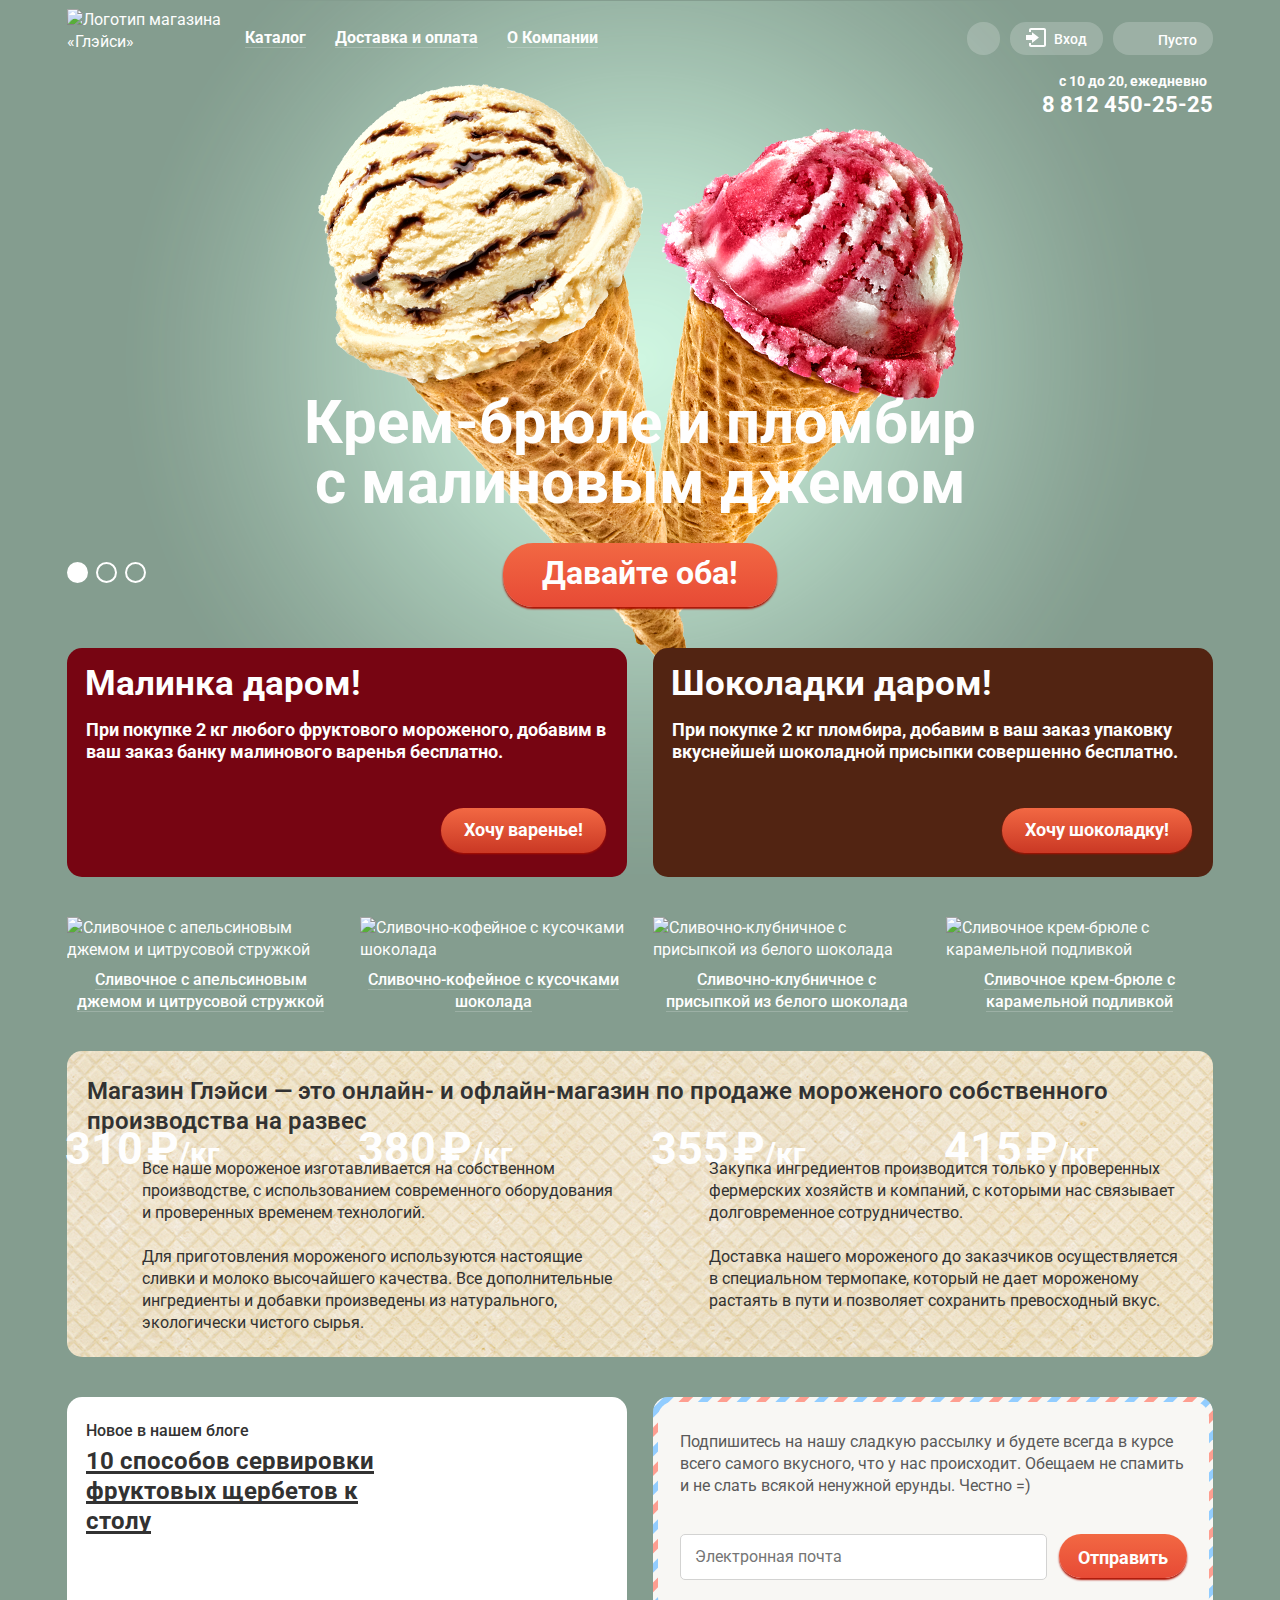
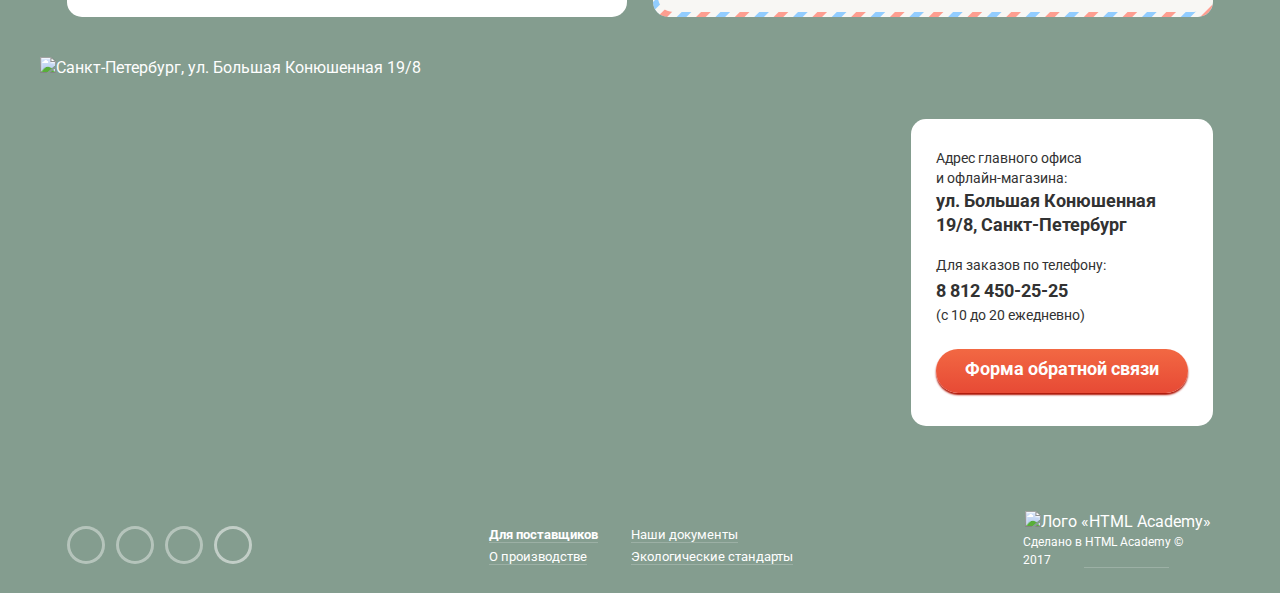
==== commit 9d179e9c: "Выравнивание ПиксельПервфект" ====
--- a/index.html
+++ b/index.html
@@ -35,7 +35,7 @@
               </ul> <!-- /ПОДМЕНЮ-->
             </li>
             <li class="nav-border"><a href="shipping.html">Доставка и оплата</a></li>
-            <li class="nav-border"><a href="about.html">О компании</a></li>
+            <li class="nav-border"><a href="about.html">О Компании</a></li>
           </ul> <!-- /МЕНЮ-->
           <div class="user-navigation"> <!-- ПОЛЬЗ-МЕНЮ-->
             <div class="search-nav-popup"><!--ПОИСК-->
@@ -46,7 +46,7 @@
                 <section class="search">
                   <h2 class="visually-hidden">Форма поиск</h2>
                     <form action="https://echo.htmlacademy.ru" method="get">
-                    <input class="search" type="search" name="search" placeholder="Что ищем" >
+                    <input class="search" type="search" name="search" placeholder="Что ищем?">
                     <button class="visually-hidden" type="submit" name="submit-search" value="">Найти</button>
                     </form>
                 </section>
@@ -60,11 +60,11 @@
                   <form action="https://echo.htmlacademy.ru" method="post">
                     <p class="login-input-email">
                       <label class="visually-hidden" for="login-email">Электронная почта</label>
-                      <input type="email" name="login-email" id="login-email" placeholder="Электронная почта" >
+                      <input type="email" name="login-email" id="login-email" placeholder="Электронная почта" required>
                     </p>
                     <p class="login-input-password">
                       <label class="visually-hidden" for="password">Пароль</label>
-                      <input type="password" name="password" id="password" placeholder="Пароль">
+                      <input type="password" name="password" id="password" placeholder="Пароль" required>
                     </p>
                     <div class="login-wrapper">
                       <button class="button" type="submit" name="login-submit" value="">Войти</button>
@@ -126,7 +126,7 @@
             <div class="ice-cream-hit">
               <div class="catalog-card">
                 <img class="ice" src="img/cream-11.png" alt="Сливочное с апельсиновым джемом и цитрусовой стружкой" width="267" height="267">
-                <p class="price"><span>310₽</span>/кг</p>
+                <p class="price"><span>310</span><span>₽</span>/кг</p>
                 <a class="ice-about-link" href="#">
                   <h3 class="ice-about">Сливочное с апельсиновым джемом и цитрусовой стружкой</h3>
                 </a>
@@ -136,7 +136,7 @@
             <div class="ice-cream-hit">
               <div class="catalog-card">
                 <img class="ice" src="img/cream-12.png" alt="Сливочно-кофейное с кусочками шоколада" width="267" height="267">
-                <p class="price"><span>380₽</span>/кг</p>
+                <p class="price"><span>380</span><span>₽</span>/кг</p>
                 <a class="ice-about-link" href="#">
                   <h3 class="ice-about">Сливочно-кофейное с кусочками шоколада</h3>
                 </a>
@@ -146,7 +146,7 @@
             <div class="ice-cream-hit">
               <div class="catalog-card ice-popup">
                 <img class="ice" src="img/cream-13.png" alt="Сливочно-клубничное с присыпкой из белого шоколада" width="267" height="267">
-                <p class="price"><span>355₽</span>/кг</p>
+                <p class="price"><span>355</span><span>₽</span>/кг</p>
                 <a class="ice-about-link" href="#">
                   <h3 class="ice-about">Сливочно-клубничное с присыпкой из белого шоколада</h3>
                 </a>
@@ -156,7 +156,7 @@
             <div class="ice-cream-hit">
               <div class="catalog-card">
                 <img class="ice" src="img/cream-14.png" alt="Сливочное крем-брюле с карамельной подливкой" width="267" height="267">
-                <p class="price"><span>415₽</span>/кг</p>
+                <p class="price"><span>415</span><span>₽</span>/кг</p>
                 <a class="ice-about-link" href="#">
                   <h3 class="ice-about">Сливочное крем-брюле с карамельной подливкой</h3>
                 </a>
@@ -187,7 +187,7 @@
                 <form action="https://echo.htmlacademy.ru" method="post">
                   <p class="letters-input">
                     <label class="visually-hidden" for="letters-email">Электронная почта</label>
-                    <input type="email" name="letters-email" id="letters-email" placeholder="Электронная почта">
+                    <input type="email" name="letters-email" id="letters-email" placeholder="Электронная почта" required>
                   </p>
                   <button class="button" type="submit" value="">Отправить</button>
                 </form>
@@ -206,7 +206,6 @@
             </div>
           </section> <!-- /.map-->
         </main>
-
         <footer class="footer-wrapper">
           <section class="social">
           <h2 class="visually-hidden">Соцсети</h2>
@@ -235,14 +234,10 @@
         </footer>
       </div>  <!-- .wrapper-->
 
-
-
-
-
       <!--СВЯЗЬ-->
       <div class="display-popup">
         <section class="reply">
-          <h2 class="reply">Мы обязательно вам ответим</h2>
+          <h2 class="reply">Мы обязательно вам ответим!</h2>
           <form class="reply" action="https://echo.htmlacademy.ru" method="post">
             <div class="reply-name">
               <label class="visually-hidden" for="reply-name">Имя</label>
--- a/css/style.css
+++ b/css/style.css
@@ -85,7 +85,7 @@
 .button:hover,
 .button:focus {
   background-image: linear-gradient(to top, #e74a35, #f26843),
-      linear-gradient(to bottom, rgba(255, 255, 255, 0.2), rgba(255, 255, 255, 0.2));
+                    linear-gradient(to bottom, rgba(255, 255, 255, 0.2), rgba(255, 255, 255, 0.2));
   box-shadow: 0px 2px 2px 0 #ac1000;
   color: #fefefe;
 }
@@ -93,7 +93,7 @@
 .button:active,
 a.button:active {
   background-image: linear-gradient(to bottom, #e74a35, #f26843),
-  linear-gradient(to bottom, rgba(0, 0, 0, 0.07), rgba(0, 0, 0, 0.07));  box-shadow: inset 0px 2px 2px 0 #942718;
+                    linear-gradient(to bottom, rgba(0, 0, 0, 0.07), rgba(0, 0, 0, 0.07));  box-shadow: inset 0px 2px 2px 0 #942718;
 }
 
 
@@ -127,7 +127,7 @@
 .button:active,
 a.button-max:active {
   background-image: linear-gradient(to bottom, #e74a35, #f26843),
-  linear-gradient(to bottom, rgba(0, 0, 0, 0.07), rgba(0, 0, 0, 0.07));
+                    linear-gradient(to bottom, rgba(0, 0, 0, 0.07), rgba(0, 0, 0, 0.07));
   box-shadow: inset 0px 2px 2px 0 #942718;
 }
 
@@ -157,7 +157,7 @@
   display: flex;
   flex-direction: column;
   margin: 0 auto;
-  margin-bottom: 8px;
+  margin-bottom: 13px;
   width: 1146px;
 }
 
@@ -170,7 +170,7 @@
 .logo {
   display: block;
   margin-top: 9px;
-  margin-right: 24px;
+  margin-right: 10px;
   width: 154px;
 
   justify-self: flex-start;
@@ -182,6 +182,7 @@
   position: relative;
   display: flex;
   flex-wrap: wrap;
+  margin: 0;
   margin-top: 22px;
   width: 349px;
   font-weight: bold;
@@ -194,15 +195,30 @@
 .nav-border {
   display: block;
   box-sizing: border-box;
-  margin-right: 30px;
+  margin-right: 1px;
   padding: 7px 14px;
 }
 
-.nav-border:hover,
-.nav-border:focus {
+.nav-border:hover {
   border-radius: 20px;
   background-color: #f7f6f3;
 }
+
+.nav-border > a {
+  position: relative;
+}
+
+.nav-border:active {
+  border-radius: 20px;
+  box-shadow: inset 0px 2px 1px 0 #696969;
+  background-color: #ededed;
+}
+
+.nav-border > a:hover,
+.nav-border > a:active {
+  color: #323232;
+}
+
 
 .nav-border a {
   border-bottom: 1px solid hsla(0, 0%, 100%, 0.2);
@@ -219,6 +235,12 @@
   box-shadow: inset 0px 2px 1px 0 #696969;
 }
 
+.nav-border-1::before {
+  position: absolute;
+  content: "";
+  padding: 30px;
+}
+
 .nav-border-1:hover .site-navigation-att {
   z-index: 2;
   display: block;
@@ -233,7 +255,7 @@
 .site-navigation-active {
   display: block;
   box-sizing: border-box;
-  margin-right: 30px;
+  margin-right: 1px;
   padding: 7px 14px;
   border-radius: 20px;
   background-color: #d07058;
@@ -246,10 +268,9 @@
 /*МЕНЮ выпадающее*/
 .site-navigation-att {
   position: absolute;
-  top: 33px;
+  top: 38px;
   left: -6px;
-  padding-top: 5px;
-  padding-bottom: 2px;
+  padding-top: 4px;
   border-radius: 5px;
   background-color: #f8f7f4;
   box-shadow: 0px 20px 20px 0 rgba(0, 0, 0, 0.4);
@@ -285,7 +306,7 @@
 .nav-att {
   display: block;
   margin-bottom: 6px;
-  padding: 6px 20px;
+  padding: 5px 20px;
   color: #323232;
   font-weight: normal;
   font-size: 14px;
@@ -362,6 +383,19 @@
 }
 
 /*АКТИВНОСТЬ*/
+a.button-search:hover::before,
+a.button-search:focus::before {
+  position: absolute;
+  top: 8px;
+  left: 8px;
+  margin-right: 10px;
+  width: 17px;
+  height: 17px;
+  background-image: url(../img/header-seach-black.svg);
+  background-repeat: no-repeat;
+  content: "";
+}
+
 .search-nav-popup:hover .search-popup,
 .search-nav-popup:focus .search-popup  {
   z-index: 2;
@@ -393,6 +427,20 @@
 }
 
 /*АКТИВНОСТЬ*/
+a.login-link:hover::before,
+a.login-link:focus::before  {
+  position: absolute;
+  top: -3px;
+  left: 16px;
+  margin-top: 9px;
+  width: 21px;
+  height: 19px;
+  background-image: url(../img/header-entrance-black.svg);
+  background-repeat: no-repeat;
+  content: "";
+}
+
+
 a.login-link:hover,
 a.login-link:focus {
   border-bottom-color: transparent;
@@ -453,10 +501,10 @@
 }
 
 .wraper-nav-2 {
-display: flex;
-
-justify-content: space-between;
-align-items: flex-end;
+  display: flex;
+
+  justify-content: space-between;
+  align-items: flex-end;
 }
 
 /* КОНТАКТЫ  */
@@ -516,6 +564,8 @@
 
 h1.header-main {
   margin: 0;
+  margin-top: -10px;
+  margin-left: -1px;
   padding: 0;
   font-weight: bold;
   font-size: 35px;
@@ -622,7 +672,7 @@
 /* БЛОК СОРТИРОВКА */
 .sort {
   margin-top: 12px;
-  margin-bottom: 40px;
+  margin-bottom: 39px;
 }
 
 .all-sort-wrapper {
@@ -703,7 +753,7 @@
   background-color: transparent;
   width: 220px;
   padding: 10px 15px;
-padding-right: 35px;
+  padding-right: 35px;
   font-size: 16px;
   border: 0;
   height: 34px;
@@ -772,7 +822,7 @@
 .sort-price .scale {
   position: relative;
   height: 4px;
-  top: 17px;
+  top: 16px;
   background: hsla(0, 0%, 100%, 0.2);
 }
 
@@ -789,7 +839,7 @@
 /* БЕГУНКИ */
 .range {
   position: absolute;
-  top: 10px;
+  top: 7px;
 
   width: 4px;
   height: 4px;
@@ -813,10 +863,6 @@
   right: 67px;
 }
 
-
-
-
-
 /* ЖИРНОСТЬ */
 .sort-fat,
 .sort-fat-checked {
@@ -827,6 +873,7 @@
 
 .sort-fat::before {
   position: absolute;
+  box-sizing: border-box;
   top: -2px;
   left: 15px;
   width: 22px;
@@ -834,6 +881,7 @@
   background-image: url(../img/fotm-radio-off.svg);
   background-size: contain;
   background-repeat: no-repeat;
+  opacity: 0.8;
   content: "";
 }
 
@@ -846,9 +894,70 @@
   background-image: url(../img/fotm-radio-on.svg);
   background-size: contain;
   background-repeat: no-repeat;
-  content: "";
-}
-
+  opacity: 0.8;
+  content: "";
+}
+
+.sort-fat:hover::before,
+.sort-fat:focus::before {
+  position: absolute;
+  box-sizing: border-box;
+  top: -2px;
+  left: 15px;
+  width: 22px;
+  height: 22px;
+  background-image: url(../img/fotm-radio-off.svg);
+  background-size: contain;
+  background-repeat: no-repeat;
+  opacity: 1;
+  content: "";
+  cursor: pointer;
+}
+
+.sort-fat-checked:hover::after,
+.sort-fat-checked:focus::after {
+  position: absolute;
+  box-sizing: border-box;
+  top: -2px;
+  left: 15px;
+  width: 22px;
+  height: 22px;
+  background-image: url(../img/fotm-radio-on.svg);
+  background-size: contain;
+  background-repeat: no-repeat;
+  opacity: 1;
+  content: "";
+  cursor: pointer;
+}
+
+.sort-fat-disabled::before {
+  position: absolute;
+  box-sizing: border-box;
+  top: -2px;
+  left: 15px;
+  width: 22px;
+  height: 22px;
+  background-image: url(../img/fotm-radio-off.svg);
+  background-size: contain;
+  background-repeat: no-repeat;
+  opacity: 0.4;
+  content: "";
+  cursor: default;
+}
+
+.sort-fat-checked-disabled::after {
+  position: absolute;
+  top: -2px;
+  left: 15px;
+  width: 22px;
+  height: 22px;
+  background-image: url(../img/fotm-radio-on.svg);
+  background-size: contain;
+  background-repeat: no-repeat;
+  opacity: 0.4;
+  content: "";
+  cursor: default;
+}
 
 /* НАПОЛНИТЕЛИ */
 .sort-fil,
@@ -865,6 +974,7 @@
   height: 18px;
   border: 2px solid #ffffff;
   border-radius: 5px;
+  opacity: 0.8;
   content: "";
 }
 
@@ -877,12 +987,70 @@
   background-image: url(../img/fotm-checkbox-on.svg);
   background-size: contain;
   background-repeat: no-repeat;
-  content: "";
+  opacity: 0.8;
+  content: "";
+}
+
+.sort-fil:hover::before,
+.sort-fil:focus::before {
+  position: absolute;
+  top: -1px;
+  left: 18px;
+  width: 18px;
+  height: 18px;
+  border: 2px solid #ffffff;
+  border-radius: 5px;
+  opacity: 1;
+  content: "";
+  cursor: pointer;
+}
+
+.sort-fil-checked:hover::after,
+.sort-fil-checked:focus::after {
+  position: absolute;
+  top: -1px;
+  left: 18px;
+  width: 26px;
+  height: 22px;
+  background-image: url(../img/fotm-checkbox-on.svg);
+  background-size: contain;
+  background-repeat: no-repeat;
+  opacity: 1;
+  content: "";
+  cursor: pointer;
+}
+
+.sort-fil-disabled::before {
+  position: absolute;
+  top: -1px;
+  left: 18px;
+  width: 18px;
+  height: 18px;
+  border: 2px solid #ffffff;
+  border-radius: 5px;
+  opacity: 0.4;
+  content: "";
+  cursor: default;
+}
+
+.sort-fil-checked-disabled::after {
+  position: absolute;
+  top: -1px;
+  left: 18px;
+  width: 26px;
+  height: 22px;
+  background-image: url(../img/fotm-checkbox-on.svg);
+  background-size: contain;
+  background-repeat: no-repeat;
+  opacity: 0.4;
+  content: "";
+  cursor: default;
 }
 
 .button-sort {
-  padding: 12px 30px;
-  padding-bottom: 9px;
+  margin-left: 2px;
+  padding: 12px 31px;
+  padding-bottom: 8px;
   border: 2px solid #ffffff;
   border-radius: 20px;
   color: #ffffff;
@@ -998,7 +1166,7 @@
 }
 
 .catalog-card-row {
-  padding-bottom: 40px;
+  padding-bottom: 41px;
 }
 
 /* БЛОК ice-cream */
@@ -1025,6 +1193,7 @@
   position: absolute;
   top: 333px;
   left: 33px;
+  padding: 10px 16px;
   z-index: 2;
   display: none;
 }
@@ -1048,7 +1217,7 @@
 
 .price {
   position: absolute;
-  top: 178px;
+  top: 179px;
   left: -2px;
   font-weight: bold;
   font-size: 30px;
@@ -1058,13 +1227,24 @@
 .price span {
   font-size: 45px;
 }
+p.price span:nth-child(2) {
+  padding-left: 4px;
+}
 
 .ice-about-link {
   display: block;
-  margin: 0 auto;
+  margin: 8px auto;
   padding: 0 5px;
   text-align: center;
 }
+
+.ice-about-link-max {
+  display: block;
+  margin: 0px auto;
+  padding: 0 5px;
+  text-align: center;
+}
+
 
 h3.ice-about {
   display: inline;
@@ -1081,7 +1261,7 @@
 /* БЛОК about */
 .about {
   box-sizing: border-box;
-  margin-top: 25px;
+  margin-top: 10px;
   padding: 25px 20px;
   padding-bottom: 23px;
   min-height: 306px;
@@ -1101,7 +1281,7 @@
 
 .about h2 {
   margin: 0;
-  font-weight: 500;
+  font-weight: 600;
   font-size: 24px;
   line-height: 30px;
 }
@@ -1192,8 +1372,6 @@
   display: inline;
   margin: 12px 0;
   width: 290px;
-
-/* РАЗОБРАТЬСЯ */
   background-size: 1px 1em;
   box-shadow:
     inset 0 -1px #ffffff,
@@ -1205,6 +1383,25 @@
   line-height: 30px;
  }
 
+ .blog-new  h3:hover,
+ .blog-new  h3:focus,
+.blog-new  h3:active {
+  position: relative;
+  top: 4px;
+  display: inline;
+  margin: 12px 0;
+  width: 290px;
+  background-size: 1px 1em;
+  box-shadow:
+    inset 0 -1px #ffffff,
+    inset 0 -4px #e84d37;
+  color: #e84d37;
+  text-align: left;
+  font-weight: bold;
+  font-size: 24px;
+  line-height: 30px;
+ }
+
 /* БЛОК letters */
 section.letters {
   box-sizing: border-box;
@@ -1234,7 +1431,7 @@
   color: #5a5a5a;
 
   justify-content: space-between;
-  align-items: baseline;
+
 }
 
 .letters p {
@@ -1261,6 +1458,19 @@
   vertical-align: top;
   border: 1px solid #d3d3d2;
   border-radius: 5px;
+}
+
+.letters input:hover {
+  resize: none;
+  border: 2px solid rgba(154, 154, 154, 0.52);
+  border-radius: 5px;
+}
+
+.letters input:focus {
+  resize: none;
+  border: 2px solid rgba(46, 136, 228, 0.52);
+  border-radius: 5px;
+  outline: none;
 }
 
 .letters button {
@@ -1340,6 +1550,17 @@
   font-size: 18px;
 }
 
+.contact a:hover,
+.contact a:focus,
+.contact a:active {
+  display: block;
+  margin-top: 6px;
+  margin-bottom: 4px;
+  color: #e84d37;
+  font-weight: bold;
+  font-size: 18px;
+}
+
 .contact .button {
   margin-top: 24px;
   padding: 9px 15px;
@@ -1352,21 +1573,28 @@
 
 /* БЛОК листалки*/
 .catalog-paginator {
-  margin-top: 40px;
-  margin-bottom: 30px;
+  margin-top: 43px;
+  margin-bottom: 25px;
   width: 1146px;
 }
 
 .catalog-paginator-list {
   display: flex;
   justify-content: flex-end;
+}
+
+ul.catalog-paginator-list  {
+  padding: 0;
+  padding-right: 21px;
+
 }
 
 .catalog-paginator a {
   display: block;
 }
 .catalog-paginator-current {
-  margin-right: 8px;
+  box-sizing: border-box;
+  margin-right: 3px;
   padding-top: 4px;
   width: 26px;
   height: 26px;
@@ -1374,12 +1602,14 @@
   text-align: center;
 }
 
+
+
 .catalog-paginator-current:hover,
 .catalog-paginator-current:focus {
   width: 26px;
   height: 26px;
   background-color: hsla(0, 0%, 100%, 0.2);
-  color: #333333;
+  color: #ffffff;
   text-align: center;
 }
 
@@ -1392,6 +1622,7 @@
 }
 
 .catalog-paginator-c-active {
+  box-sizing: border-box;
   width: 26px;
   height: 26px;
   background-color: #ffffff;
@@ -1407,8 +1638,8 @@
 .catalog-paginator-prev::before {
   position: absolute;
   top: -5px;
-  left: -42px;
-  width: 26px;
+  left: -33px;
+  width: 21px;
   height: 26px;
   background-image: url(../img/icon-right-small.svg);
   background-repeat: no-repeat;
@@ -1419,8 +1650,8 @@
 .catalog-paginator-next::after {
   position: absolute;
   top: 8px;
-  right: -24px;
-  width: 26px;
+  right: -35px;
+  width: 21px;
   height: 26px;
   background-image: url(../img/icon-right-small.svg);
   background-repeat: no-repeat;
@@ -1449,7 +1680,7 @@
 .social-wrapper {
   display: flex;
   margin: 0;
-  margin-top: 36px;
+  margin-top: 39px;
   margin-bottom: 29px;
   padding: 0;
   width: 382px;
@@ -1501,7 +1732,63 @@
   border-radius: 19px;
   background-image: url(../img/soc-vk.svg);
   background-repeat: no-repeat;
+}
+
+
+/* АКТИВНОСТЬ  */
+.social-wrapper li:hover:nth-child(1),
+.social-wrapper li:focus:nth-child(1),
+.social-wrapper li:active:nth-child(1) {
+  box-sizing: border-box;
+  margin-right: 11px;
+  width: 38px;
+  height: 38px;
+  border: 3px solid hsla(0, 0%, 100%);
+  border-radius: 19px;
+  background-image: url(../img/soc-twitter.svg);
+  background-repeat: no-repeat;
   opacity: 0.8;
+}
+
+.social-wrapper li:hover:nth-child(2),
+.social-wrapper li:focus:nth-child(2),
+.social-wrapper li:active:nth-child(2) {
+  box-sizing: border-box;
+  margin-right: 11px;
+  width: 38px;
+  height: 38px;
+  border: 3px solid hsla(0, 0%, 100%);
+  border-radius: 19px;
+  background-image: url(../img/soc-instagram.svg);
+  background-repeat: no-repeat;
+  opacity: 0.8;
+}
+
+.social-wrapper li:hover:nth-child(3),
+.social-wrapper li:focus:nth-child(3),
+.social-wrapper li:active:nth-child(3) {
+  box-sizing: border-box;
+  margin-right: 11px;
+  width: 38px;
+  height: 38px;
+  border: 3px solid hsla(0, 0%, 100%);
+  border-radius: 19px;
+  background-image: url(../img/soc-fb.svg);
+  background-repeat: no-repeat;
+  opacity: 0.8;
+}
+
+.social-wrapper li:hover:nth-child(4),
+.social-wrapper li:focus:nth-child(4),
+.social-wrapper li:active:nth-child(4) {
+  box-sizing: border-box;
+  width: 38px;
+  height: 38px;
+  border: 3px solid hsla(0, 0%, 100%);
+  border-radius: 19px;
+  background-image: url(../img/soc-vk.svg);
+  background-repeat: no-repeat;
+
 }
 
 
@@ -1519,7 +1806,7 @@
 }
 
 .about-us ul {
-  margin-top: 30px;
+  margin-top: 36px;
 }
 
 .about-us li {
@@ -1552,7 +1839,7 @@
 
 /* БЛОК copyright */
 .copyright {
-  margin-top: 16px;
+  margin-top: 24px;
   margin-bottom: 20px;
   width: 200px;
 }
@@ -1593,6 +1880,25 @@
 }
 
 
+.search input:hover,
+.login input:hover,
+.reply input:hover {
+  resize: none;
+  border: 2px solid rgba(154, 154, 154, 0.52);
+  border-radius: 5px;
+}
+
+
+.search input:focus,
+.login input:focus,
+.reply input:focus {
+  resize: none;
+  border: 2px solid rgba(46, 136, 228, 0.52);
+  border-radius: 5px;
+  outline: none;
+}
+
+
 .login section,
 .reply section {
   border-radius: 5px;
@@ -1602,11 +1908,12 @@
 /* БЛОК search */
 section.search {
   position: absolute;
+  box-sizing: border-box;
   top: 59px;
-  left: 569px;
+  left: 620px;
   display: flex;
   padding: 20px 15px;
-  width: 340px;
+  width: 341px;
   border-radius: 5px;
   background-color: #f8f7f4;
   box-shadow: 0px 20px 20px 0 rgba(0, 0, 0, 0.4);
@@ -1623,14 +1930,15 @@
 /* БЛОК login */
 section.login {
   position: absolute;
+  box-sizing: border-box;
   top: 59px;
-  left: 733px;
-  display: flex;
-  padding: 20px 19px;
-  padding-left: 17px;
-  min-height: 216px;
+  left: 788px;
+  display: flex;
+  padding: 7px 17px;
+  padding-left: 18px;
+  min-height: 214px;
   width: 277px;
-  border-radius: 10px;
+  border-radius: 5px;
   background-color: #f8f7f4;
   box-shadow: 0px 20px 20px 0 rgba(0, 0, 0, 0.4);
   color: #999999;
@@ -1650,6 +1958,7 @@
 
 .login-input-password {
   margin: 20px 0;
+  margin-bottom: 18px;
 }
 
 .login a {
@@ -1660,8 +1969,16 @@
   text-decoration-line: underline;
 }
 
+.login-wrapper p {
+  margin: 0;
+  line-height: 0.1%;
+}
+
 .login .button {
-  margin-right: 20px;
+  box-sizing: border-box;
+  margin-top: 1px;
+  margin-left: 1px;
+  margin-right: 23px;
   padding: 12px 23px;
   padding-top: 10px;
   width: 100px;
@@ -1669,22 +1986,37 @@
 }
 
 /* БЛОК reply */
+
+section.reply::before {
+  content: '';
+  display: block;
+  position: fixed;
+  top: 0;
+  left: 0;
+  height: 100%;
+  width: 100%;
+  background: rgba(0, 0, 0, 0.3);
+
+  z-index: -2;
+}
+
 section.reply {
   position: fixed;
-  top: 337px;
+  top: 338px;
   left: 50%;
   display: flex;
   flex-direction: row;
   box-sizing: border-box;
   margin-left: -220px;
-  padding: 24px;
+  padding: 16px 24px;
+  padding-bottom: 28px;
   width: 478px;
   border-radius: 10px;
   background-color: #f8f7f4;
-  box-shadow: 0px 20px 20px 0 rgba(0, 0, 0, 0.4);
-  color: #999999;
+ color: #999999;
 
   flex-wrap: wrap;
+  z-index: 20;
 }
 
 form.reply  {
@@ -1695,13 +2027,35 @@
 .reply textarea,
 .reply input {
   box-sizing: border-box;
-  padding-top: 12px;
+  padding-top: 10px;
   padding-bottom: 9px;
   width: 267px;
   border: 1px solid #d3d3d2;
   border-radius: 5px;
   line-height: 24px;
 }
+.reply textarea {
+  margin-bottom: 19px;
+  padding: 8px 15px;
+  width: 428px;
+  height: 155px;
+  border-radius: 5px;
+}
+
+.reply textarea:hover,
+.reply input:hover {
+  resize: none;
+  border: 2px solid rgba(154, 154, 154, 0.52);
+  border-radius: 5px;
+}
+
+.reply textarea:focus,
+.reply input:focus {
+  resize: none;
+  border: 2px solid rgba(46, 136, 228, 0.52);
+  border-radius: 5px;
+  outline: none;
+}
 
 .reply-name,
 .reply-mail,
@@ -1712,25 +2066,20 @@
 }
 
 .reply-name {
-  margin-top: 15px;
-}
-
-.reply textarea {
-  margin-bottom: 15px;
-  padding: 11px 15px;
-  width: 428px;
-  height: 155px;
-  border-radius: 5px;
+  margin-top: px;
 }
 
 .button-send {
   box-sizing: border-box;
-  margin-left: 299px;
+  margin-left: 291px;
+  min-width: 139px;
+  padding-top: 10px;
+  padding-bottom: 10px;
 }
 
 .button-close {
   position: absolute;
-  left: 443px;
+  left: 444px;
   width: 18px;
   height: 18px;
   border: 0;
@@ -1760,7 +2109,7 @@
 }
 
 .basket-nav-buy {
-    background-color: #f8f7f4;
+  background-color: #f8f7f4;
 }
 
 .basket-nav-buy a {
@@ -1772,10 +2121,11 @@
 /* БЛОК корзина basket-buy */
 .basket-buy {
   position: absolute;
+  box-sizing: border-box;
   top: 59px;
   right: 27px;
   padding: 0px 0px;
-  padding-left: 0;
+  padding-left: 0px;
   min-height: 242px;
   width: 540px;
   border-radius: 5px;
@@ -1797,14 +2147,15 @@
   position: relative;
   display: flex;
   margin: 0;
-  margin-top: 25px;
+  margin-top: 35px;
   width: 510px;
+  text-align: left;
 
   justify-content: space-between;
 }
 
 .basket-buy tr:nth-child(1) {
-  margin-top: 29px;
+  margin-top: 27px;
 }
 
 .basket-buy td,
@@ -1823,6 +2174,7 @@
   border: 0;
   background-color: hsla(100, 100%, 100%, 0);
   background-image: url(../img/fotm-cross-small.svg);
+  background-repeat: no-repeat;
   text-indent: -9999px;
   line-height: 0px;
   cursor: pointer;
@@ -1838,13 +2190,19 @@
 }
 
 .basket-buy-ice {
-  margin-right: 20px;
-  margin-left: 88px;
+  margin-right: 18px;
+  margin-left: 85px;
   width: 230px;
   font-size: 13px;
   line-height: 16px;
 }
 
+/* Цена и стоимость сверстаны
+ с учетом возможного переполнения
+ при большом заказе
+ ("увеличены" размеры предполагаемых ячеек
+ использована отбивка по правому краю*/
+
 .basket-buy-weight,
 .basket-buy-cost {
   flex-grow: 1;
@@ -1861,7 +2219,7 @@
 
 .basket-buy hr {
   position: absolute;
-  bottom: 111px;
+  bottom: 93px;
   left: 15px;
   margin: 16px auto;
   width: 510px;
@@ -1871,8 +2229,8 @@
 
 caption.basket-price-total {
   position: absolute;
-  right: 1px;
-  bottom: -58px;
+  right: -14px;
+  bottom: -48px;
   display: block;
   margin: 0;
   color: #323232;
@@ -1884,9 +2242,12 @@
 .basket-buy button {
   position: absolute;
   right: 15px;
-  bottom: 18px;
+  bottom: 22px;
   display: block;
   margin: 0;
+  padding: 11px 15px;
+  padding-top: 9px;
+  padding-left: 14px;
 }
 
 
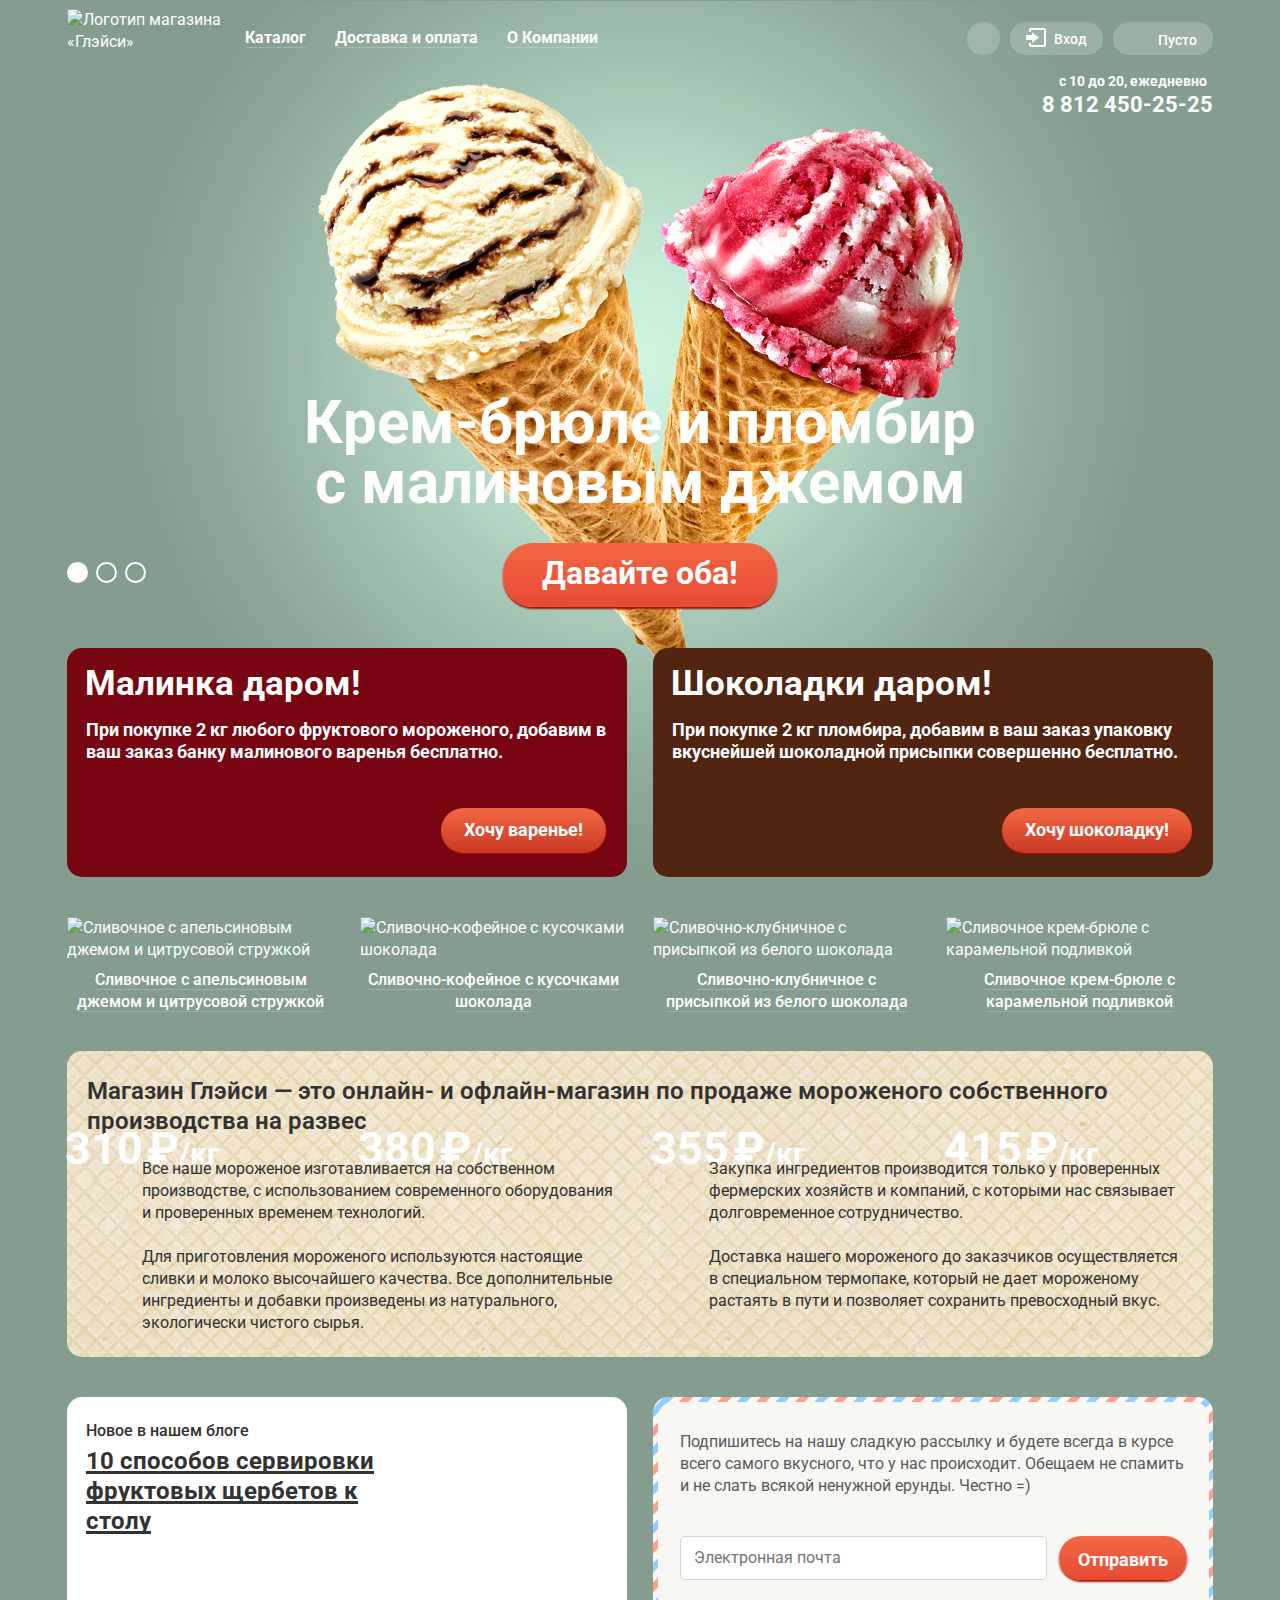
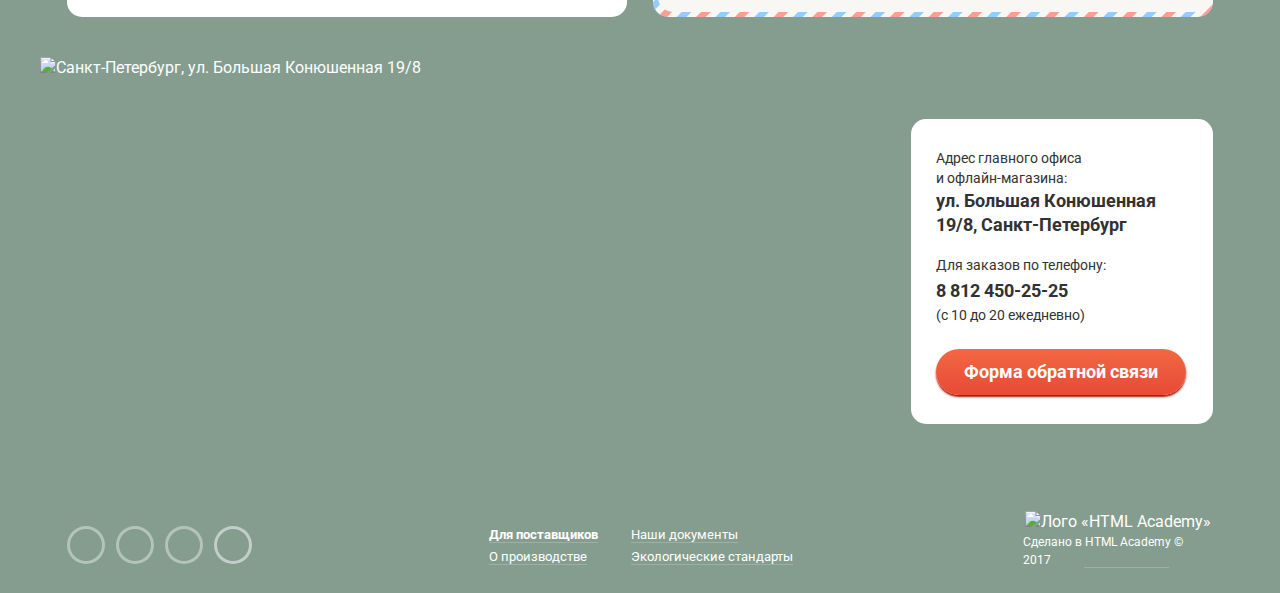
==== commit a328f9f5: "Устранение прыжков инпутов при ховер-фокусе" ====
--- a/index.html
+++ b/index.html
@@ -6,10 +6,9 @@
     <link href="https://fonts.googleapis.com/css?family=Roboto:400,500,700&amp;subset=cyrillic" rel="stylesheet">
     <link rel="stylesheet" href="css/normalize.css">
     <link rel="stylesheet" href="css/style.css">
+
     <!-- временно, для различения в браузере-->
-
-<link rel="shortcut icon" href="i1.ico" type="image/x-icon">
-
+    <link rel="shortcut icon" href="i1.ico" type="image/x-icon">
   </head>
   <body>
     <input class="visually-hidden" type="radio" id="slide-product-1" name="toggle" checked> <!-- СЛАЙД-1-->
@@ -17,6 +16,7 @@
     <input class="visually-hidden" type="radio" id="slide-product-3" name="toggle"> <!-- СЛАЙД-3-->
     <div class="body-wrapper">
       <div class="slider-bottom">
+        <div class="ie11-bottom"></div>
         <label class="slide-checked" for="slide-product-1">Первый</label> <!-- СЛАЙД-1-->
         <label for="slide-product-2">Второй</label> <!-- СЛАЙД-2-->
         <label for="slide-product-3">Третий</label> <!-- СЛАЙД-3-->
@@ -93,6 +93,8 @@
             <div class="main-slider"> <!-- СЛАЙД-1-->
               <div class="main-slide-1">
                 <img src="img/slider-cream-1.png" alt="Крем-брюле и пломбир с малиновым джемом" width="1045" height="881">
+
+                  <div class="ie11"></div>
                 <p>Крем-брюле и пломбир с малиновым джемом</p>
                 <a href="#" class="button button-max">Давайте оба!</a>
               </div>  <!-- /СЛАЙД-1-->
@@ -113,11 +115,13 @@
             <section class="promo promo-1">
               <h3>Малинка даром!</h3>
               <p>При покупке 2 кг любого фруктового мороженого, добавим в ваш заказ банку малинового варенья бесплатно.</p>
+              <div class="ie11-promo"></div>
               <a href="#" class="button button-min">Хочу варенье!</a>
             </section> <!-- /.promo-1-->
             <section class="promo promo-2">
               <h3>Шоколадки даром!</h3>
               <p>При покупке 2 кг пломбира, добавим в ваш заказ упаковку вкуснейшей шоколадной присыпки совершенно бесплатно.</p>
+              <div class="ie11-promo"></div>
               <a href="#" class="button button-min">Хочу шоколадку!</a>
             </section> <!-- /.promo-2-->
           </section> <!-- /ПРОМО-->
@@ -200,7 +204,7 @@
             <div class="contact">
               <span>Адрес главного офиса и офлайн-магазина:</span><address>ул. Большая Конюшенная 19/8, Санкт-Петербург</address>
               <p>Для заказов по телефону:
-              <a href="tel:88124502525">8 812 450-25-25</a>
+              <a class="tel" href="tel:88124502525">8 812 450-25-25</a>
               (с 10 до 20 ежедневно)</p>
               <a class="button" href="/contact.html">Форма обратной связи</a> <!--Тут же ж должна быть связь через id с section class="reply" ?-->
             </div>
--- a/css/style.css
+++ b/css/style.css
@@ -10,15 +10,15 @@
 }
 
 /* ТАК МОЖНО и нужно ли?
-button:focus,
+  button:focus,
 a.button:focus,
 a:focus,
 input:focus {
-outline: 3px solid hsla(7, 72%, 34%, 0.4);
-}
-*/
-
-.body-wrapper {
+  outline: 3px solid hsla(7, 72%, 34%, 0.4);
+}
+  */
+
+  .body-wrapper {
   position: relative;
   box-sizing: border-box;
   margin: 0 auto;
@@ -85,7 +85,7 @@
 .button:hover,
 .button:focus {
   background-image: linear-gradient(to top, #e74a35, #f26843),
-                    linear-gradient(to bottom, rgba(255, 255, 255, 0.2), rgba(255, 255, 255, 0.2));
+      linear-gradient(to bottom, rgba(255, 255, 255, 0.2), rgba(255, 255, 255, 0.2));
   box-shadow: 0px 2px 2px 0 #ac1000;
   color: #fefefe;
 }
@@ -93,15 +93,13 @@
 .button:active,
 a.button:active {
   background-image: linear-gradient(to bottom, #e74a35, #f26843),
-                    linear-gradient(to bottom, rgba(0, 0, 0, 0.07), rgba(0, 0, 0, 0.07));  box-shadow: inset 0px 2px 2px 0 #942718;
-}
-
+      linear-gradient(to bottom, rgba(0, 0, 0, 0.07), rgba(0, 0, 0, 0.07)); box-shadow: inset 0px 2px 2px 0 #942718;
+}
 
 .button-min {
   background: linear-gradient(to top, #ca3824, #f26843);
   box-shadow: 0px 1px 2px 0 #ac1000;
 }
-
 
 .button-min:hover,
 .button-min:focus {
@@ -119,20 +117,18 @@
   text-shadow: 0px 2px 5px var(--rusty-red-76);
 }
 
-
-.button-max:hover,
+  .button-max:hover,
 .button-max:focus {
 }
 
 .button:active,
 a.button-max:active {
   background-image: linear-gradient(to bottom, #e74a35, #f26843),
-                    linear-gradient(to bottom, rgba(0, 0, 0, 0.07), rgba(0, 0, 0, 0.07));
+      linear-gradient(to bottom, rgba(0, 0, 0, 0.07), rgba(0, 0, 0, 0.07));
   box-shadow: inset 0px 2px 2px 0 #942718;
 }
 
-
-.button-light {
+  .button-light {
   border: 0;
   border-radius: 16px;
   background-color: hsla(0, 0%, 100%, 0.2);
@@ -144,15 +140,14 @@
   background-color: #ffffff;
   color: #323232;
 }
-.button-light:active {
+  .button-light:active {
   border: none;
   background-color: #eaeaea;
   box-shadow: inset 0px 2px 1px 0px #696969;
   color: #323232;
 }
 
-
-/* БЛОК header */
+  /* БЛОК header */
 .main-header {
   display: flex;
   flex-direction: column;
@@ -176,8 +171,7 @@
   justify-self: flex-start;
 }
 
-
-/*МЕНЮ основное*/
+  /*МЕНЮ основное*/
 .site-navigation {
   position: relative;
   display: flex;
@@ -219,8 +213,7 @@
   color: #323232;
 }
 
-
-.nav-border a {
+  .nav-border a {
   border-bottom: 1px solid hsla(0, 0%, 100%, 0.2);
 }
 
@@ -440,8 +433,7 @@
   content: "";
 }
 
-
-a.login-link:hover,
+  a.login-link:hover,
 a.login-link:focus {
   border-bottom-color: transparent;
   color: #323232;
@@ -456,11 +448,19 @@
 .basket-nav {
   position: relative;
   box-sizing: border-box;
-  padding:  10px 16px;
+  padding: 10px 16px;
   padding-left: 45px;
   width: 100px;
   height: 33px;
 }
+
+.basket-nav a:hover {
+  color: #ffffff;
+}
+
+.basket-nav:hover {
+  background-color: hsla(0, 0%, 100%, 0.2);
+  }
 
 .basket-nav::before {
   position: absolute;
@@ -477,7 +477,7 @@
 .basket-nav-buy {
   position: relative;
   box-sizing: border-box;
-  padding:  10px 16px;
+  padding: 10px 16px;
   padding-left: 45px;
   height: 33px;
 }
@@ -507,7 +507,7 @@
   align-items: flex-end;
 }
 
-/* КОНТАКТЫ  */
+/* КОНТАКТЫ */
 .main-contact {
   margin: 0;
   font-weight: bold;
@@ -517,7 +517,7 @@
   align-self: flex-end;
 }
 
-.main-contact p{
+.main-contact p {
   margin: 0;
   margin-bottom: 4px;
   padding-left: 17px;
@@ -583,18 +583,33 @@
   min-height: 518px;
   width: 1146px;
 
+  -ms-flex-pack: end;
   justify-content: flex-end;
+
   align-items: center;
   flex-wrap: wrap;
 }
 
-.main-slider img {
+.main-slide-1::-ms-browse {
+  display: block;
+}
+
+  .main-slider img {
   position: absolute;
   top: -129px;
+  right: -523px;
+  margin: 0 50%;
   z-index: -1;
 }
 
-.main-slider p {
+@media all and (-ms-high-contrast: none), (-ms-high-contrast: active) {
+  /* IE11+ CSS styles go here */
+.ie11 {
+   height: 200px;
+  }
+}
+
+  .main-slider p {
   display: inline-block;
   margin-bottom: 30px;
   max-width: 700px;
@@ -610,7 +625,9 @@
   padding: 12px 39px;
   padding-top: 8px;
 
-  align-self: center;
+  -ms-grid-row-align: center;
+
+    align-self: center;
 }
 
 .main-slider a {
@@ -625,7 +642,7 @@
 }
 
 .main-slider .button:active {
-color: #fceeec;
+  color: #fceeec;
 }
 
 .main-slider .button:hover,
@@ -636,13 +653,19 @@
 .main-slider .button:active {
 }
 
-
-.slider-bottom {
+  .slider-bottom {
   position: absolute;
   top: 562px;
   left: 27px;
   z-index: 20;
   font-size: 0;
+}
+
+@media all and (-ms-high-contrast: none), (-ms-high-contrast: active) {
+  /* IE11+ CSS styles go here */
+.ie11-bottom {
+   height: 15px;
+  }
 }
 
 .slider-bottom label {
@@ -771,7 +794,7 @@
 }
 
 .catalog-sort::before {
-position: absolute;
+  position: absolute;
   content: "";
   width: 15px;
   height: 15px;
@@ -806,7 +829,7 @@
 }
 
 /*ЛИНИЯ*/
-.catalog-sort-priсe .sort-wrapper {
+.catalog-sort-price .sort-wrapper {
   padding: 0;
 }
 
@@ -1061,7 +1084,6 @@
   align-self: flex-end;
 }
 
-
 /* обертка для ПРОМО и БЛОГ-РАССЫЛКИ */
 .wraper-2 {
   display: flex;
@@ -1119,6 +1141,13 @@
   font-size: 18px;
 }
 
+@media all and (-ms-high-contrast: none), (-ms-high-contrast: active) {
+  /* IE11+ CSS styles go here */
+.ie11-promo {
+   height: 35px;
+  }
+}
+
 .promo .button {
   margin-top: auto;
   margin-right: 0px;
@@ -1128,9 +1157,6 @@
   border-radius: 26px;
 
   align-self: flex-end;
-}
-
-.promo  a {
 }
 
 /* обертка для КАТАЛОГА */
@@ -1227,6 +1253,7 @@
 .price span {
   font-size: 45px;
 }
+
 p.price span:nth-child(2) {
   padding-left: 4px;
 }
@@ -1244,7 +1271,6 @@
   padding: 0 5px;
   text-align: center;
 }
-
 
 h3.ice-about {
   display: inline;
@@ -1272,6 +1298,7 @@
   background-repeat: repeat;
   color: #323232;
 }
+
 .about-wrapper {
   display: flex;
   width: 1146px;
@@ -1366,7 +1393,7 @@
   line-height: 22px;
 }
 
-.blog-new  h3 {
+.blog-new h3 {
   position: relative;
   top: 4px;
   display: inline;
@@ -1374,18 +1401,18 @@
   width: 290px;
   background-size: 1px 1em;
   box-shadow:
-    inset 0 -1px #ffffff,
-    inset 0 -4px #323232;
+   inset 0 -1px #ffffff,
+ inset 0 -4px #323232;
   color: #323232;
   text-align: left;
   font-weight: bold;
   font-size: 24px;
   line-height: 30px;
- }
-
- .blog-new  h3:hover,
- .blog-new  h3:focus,
-.blog-new  h3:active {
+  }
+
+.blog-new h3:hover,
+.blog-new h3:focus,
+.blog-new h3:active {
   position: relative;
   top: 4px;
   display: inline;
@@ -1393,14 +1420,14 @@
   width: 290px;
   background-size: 1px 1em;
   box-shadow:
-    inset 0 -1px #ffffff,
-    inset 0 -4px #e84d37;
+   inset 0 -1px #ffffff,
+ inset 0 -4px #e84d37;
   color: #e84d37;
   text-align: left;
   font-weight: bold;
   font-size: 24px;
   line-height: 30px;
- }
+  }
 
 /* БЛОК letters */
 section.letters {
@@ -1411,7 +1438,7 @@
   background-image: url(../img/promo-mail-bg.svg);
 }
 
-.letters-fon {  display: flex;
+.letters-fon { display: flex;
   flex-direction: column;
   box-sizing: border-box;
   padding: 29px 22px;
@@ -1456,19 +1483,21 @@
   padding: 13px 14px;
   width: 100%;
   vertical-align: top;
-  border: 1px solid #d3d3d2;
+  border: none;
+  box-shadow: inset 0 0 0 1px #d3d3d2;
   border-radius: 5px;
 }
 
 .letters input:hover {
-  resize: none;
-  border: 2px solid rgba(154, 154, 154, 0.52);
+  box-sizing: border-box;
+  box-shadow: inset 0 0 0 2px rgba(154, 154, 154, 0.52);
   border-radius: 5px;
 }
 
 .letters input:focus {
   resize: none;
-  border: 2px solid rgba(46, 136, 228, 0.52);
+  box-sizing: border-box;
+  box-shadow: inset 0 0 0 2px rgba(46, 136, 228, 0.52);
   border-radius: 5px;
   outline: none;
 }
@@ -1513,7 +1542,7 @@
   box-sizing: border-box;
   padding: 29px 25px;
   width: 302px;
-  border-radius:  15px;
+  border-radius: 15px;
   background-color: #ffffff;
   color: #323232;
   font-size: 14px;
@@ -1525,7 +1554,6 @@
   margin-right: 100px;
   vertical-align: top;
 }
-
 
 .contact address {
   display: block;
@@ -1541,7 +1569,7 @@
   margin: 0;
 }
 
-.contact a {
+.contact a.tel {
   display: block;
   margin-top: 6px;
   margin-bottom: 4px;
@@ -1550,28 +1578,23 @@
   font-size: 18px;
 }
 
-.contact a:hover,
-.contact a:focus,
-.contact a:active {
-  display: block;
-  margin-top: 6px;
-  margin-bottom: 4px;
+.contact a.tel:hover,
+.contact a.tel:focus,
+.contact a.tel:active {
+  display: block;
   color: #e84d37;
   font-weight: bold;
   font-size: 18px;
 }
 
-.contact .button {
+.contact a.button {
   margin-top: 24px;
-  padding: 9px 15px;
-  padding-top: 8px;
-  padding-bottom: 12px;
+  padding: 11px 28px;
   color: #fefefe;
   line-height: 24px;
 }
 
-
-/* БЛОК листалки*/
+  /* БЛОК листалки*/
 .catalog-paginator {
   margin-top: 43px;
   margin-bottom: 25px;
@@ -1592,6 +1615,7 @@
 .catalog-paginator a {
   display: block;
 }
+
 .catalog-paginator-current {
   box-sizing: border-box;
   margin-right: 3px;
@@ -1601,8 +1625,6 @@
   border-radius: 15px;
   text-align: center;
 }
-
-
 
 .catalog-paginator-current:hover,
 .catalog-paginator-current:focus {
@@ -1644,7 +1666,8 @@
   background-image: url(../img/icon-right-small.svg);
   background-repeat: no-repeat;
   content: "";
-  transform: rotate(180deg)
+  -webkit-transform: rotate(180deg);
+     transform: rotate(180deg)
 }
 
 .catalog-paginator-next::after {
@@ -1734,8 +1757,7 @@
   background-repeat: no-repeat;
 }
 
-
-/* АКТИВНОСТЬ  */
+  /* АКТИВНОСТЬ */
 .social-wrapper li:hover:nth-child(1),
 .social-wrapper li:focus:nth-child(1),
 .social-wrapper li:active:nth-child(1) {
@@ -1743,7 +1765,7 @@
   margin-right: 11px;
   width: 38px;
   height: 38px;
-  border: 3px solid hsla(0, 0%, 100%);
+  border: 3px solid hsla(0, 0%, 100%, 1);
   border-radius: 19px;
   background-image: url(../img/soc-twitter.svg);
   background-repeat: no-repeat;
@@ -1757,7 +1779,7 @@
   margin-right: 11px;
   width: 38px;
   height: 38px;
-  border: 3px solid hsla(0, 0%, 100%);
+  border: 3px solid hsla(0, 0%, 100%, 1);
   border-radius: 19px;
   background-image: url(../img/soc-instagram.svg);
   background-repeat: no-repeat;
@@ -1771,7 +1793,7 @@
   margin-right: 11px;
   width: 38px;
   height: 38px;
-  border: 3px solid hsla(0, 0%, 100%);
+  border: 3px solid hsla(0, 0%, 100%, 1);
   border-radius: 19px;
   background-image: url(../img/soc-fb.svg);
   background-repeat: no-repeat;
@@ -1784,13 +1806,12 @@
   box-sizing: border-box;
   width: 38px;
   height: 38px;
-  border: 3px solid hsla(0, 0%, 100%);
+  border: 3px solid hsla(0, 0%, 100%, 1);
   border-radius: 19px;
   background-image: url(../img/soc-vk.svg);
   background-repeat: no-repeat;
 
 }
-
 
 /* БЛОК about-us */
 .about-us {
@@ -1815,6 +1836,7 @@
   margin-right: 32px;
   min-width: 110px;
 }
+
 .about-us a {
   border-bottom: 1px solid hsla(0, 0%, 100%, 0.2);
   font-size: 13px;
@@ -1875,29 +1897,27 @@
   box-sizing: border-box;
   padding: 12px 15px;
   height: 44px;
-  border: 1px solid #d3d3d2;
+  border: none;
+  box-shadow: inset 0 0 0 1px #d3d3d2;
   border-radius: 5px;
 }
-
 
 .search input:hover,
 .login input:hover,
 .reply input:hover {
   resize: none;
-  border: 2px solid rgba(154, 154, 154, 0.52);
+  box-shadow: inset 0 0 0 2px rgba(154, 154, 154, 0.52);
   border-radius: 5px;
 }
-
 
 .search input:focus,
 .login input:focus,
 .reply input:focus {
   resize: none;
-  border: 2px solid rgba(46, 136, 228, 0.52);
+  box-shadow: inset 0 0 0 2px rgba(46, 136, 228, 0.52);
   border-radius: 5px;
   outline: none;
 }
-
 
 .login section,
 .reply section {
@@ -1966,12 +1986,22 @@
   font-size: 13px;
   line-height: 24px;
 
-  text-decoration-line: underline;
+  -webkit-text-decoration-line: underline;
+
+     text-decoration-line: underline;
 }
 
 .login-wrapper p {
   margin: 0;
+  margin-right: 5px;
   line-height: 0.1%;
+}
+
+@media all and (-ms-high-contrast: none), (-ms-high-contrast: active) {
+  /* IE11+ CSS styles go here */
+.login-wrapper p  {
+   width: 120px;
+  }
 }
 
 .login .button {
@@ -1987,7 +2017,7 @@
 
 /* БЛОК reply */
 
-section.reply::before {
+  section.reply::before {
   content: '';
   display: block;
   position: fixed;
@@ -2013,7 +2043,7 @@
   width: 478px;
   border-radius: 10px;
   background-color: #f8f7f4;
- color: #999999;
+  color: #999999;
 
   flex-wrap: wrap;
   z-index: 20;
@@ -2034,6 +2064,7 @@
   border-radius: 5px;
   line-height: 24px;
 }
+
 .reply textarea {
   margin-bottom: 19px;
   padding: 8px 15px;
@@ -2065,10 +2096,6 @@
   margin-top: 20px;
 }
 
-.reply-name {
-  margin-top: px;
-}
-
 .button-send {
   box-sizing: border-box;
   margin-left: 291px;
@@ -2104,7 +2131,7 @@
 }
 
 /* БЛОК basket */
-.basket{
+.basket {
   line-height: 16px;
 }
 
@@ -2138,7 +2165,7 @@
   margin: 0;
 }
 
-.basket-buy table{
+.basket-buy table {
   position: relative;
   margin: 0;
 }
@@ -2197,11 +2224,19 @@
   line-height: 16px;
 }
 
+@media all and (-ms-high-contrast: none), (-ms-high-contrast: active) {
+  /* IE11+ CSS styles go here */
+.ie11-ice {
+   width: 85px;
+   text-align: left;
+  }
+}
+
 /* Цена и стоимость сверстаны
- с учетом возможного переполнения
- при большом заказе
- ("увеличены" размеры предполагаемых ячеек
- использована отбивка по правому краю*/
+  с учетом возможного переполнения
+  при большом заказе
+  ("увеличены" размеры предполагаемых ячеек
+  использована отбивка по правому краю*/
 
 .basket-buy-weight,
 .basket-buy-cost {
@@ -2250,8 +2285,8 @@
   padding-left: 14px;
 }
 
-
-
 .display-slide-none {
   display: none;
 }
+
+
